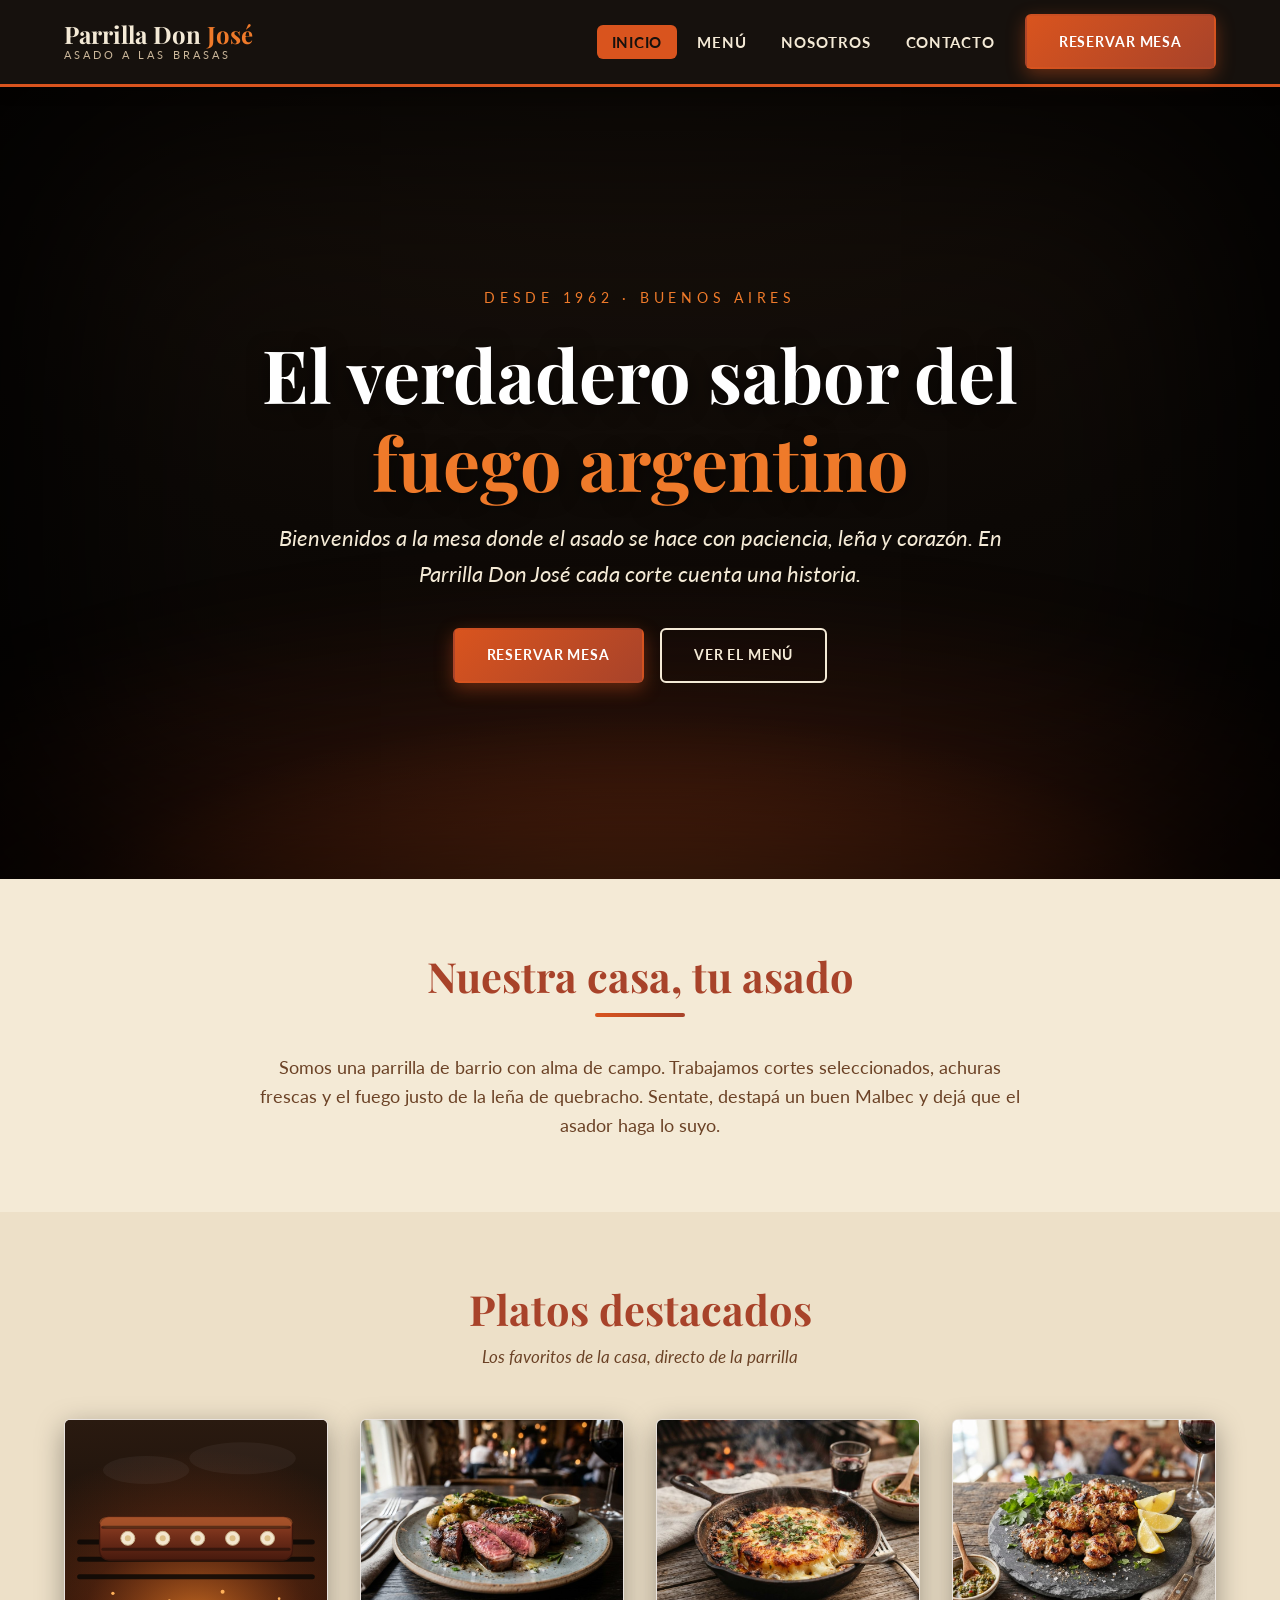
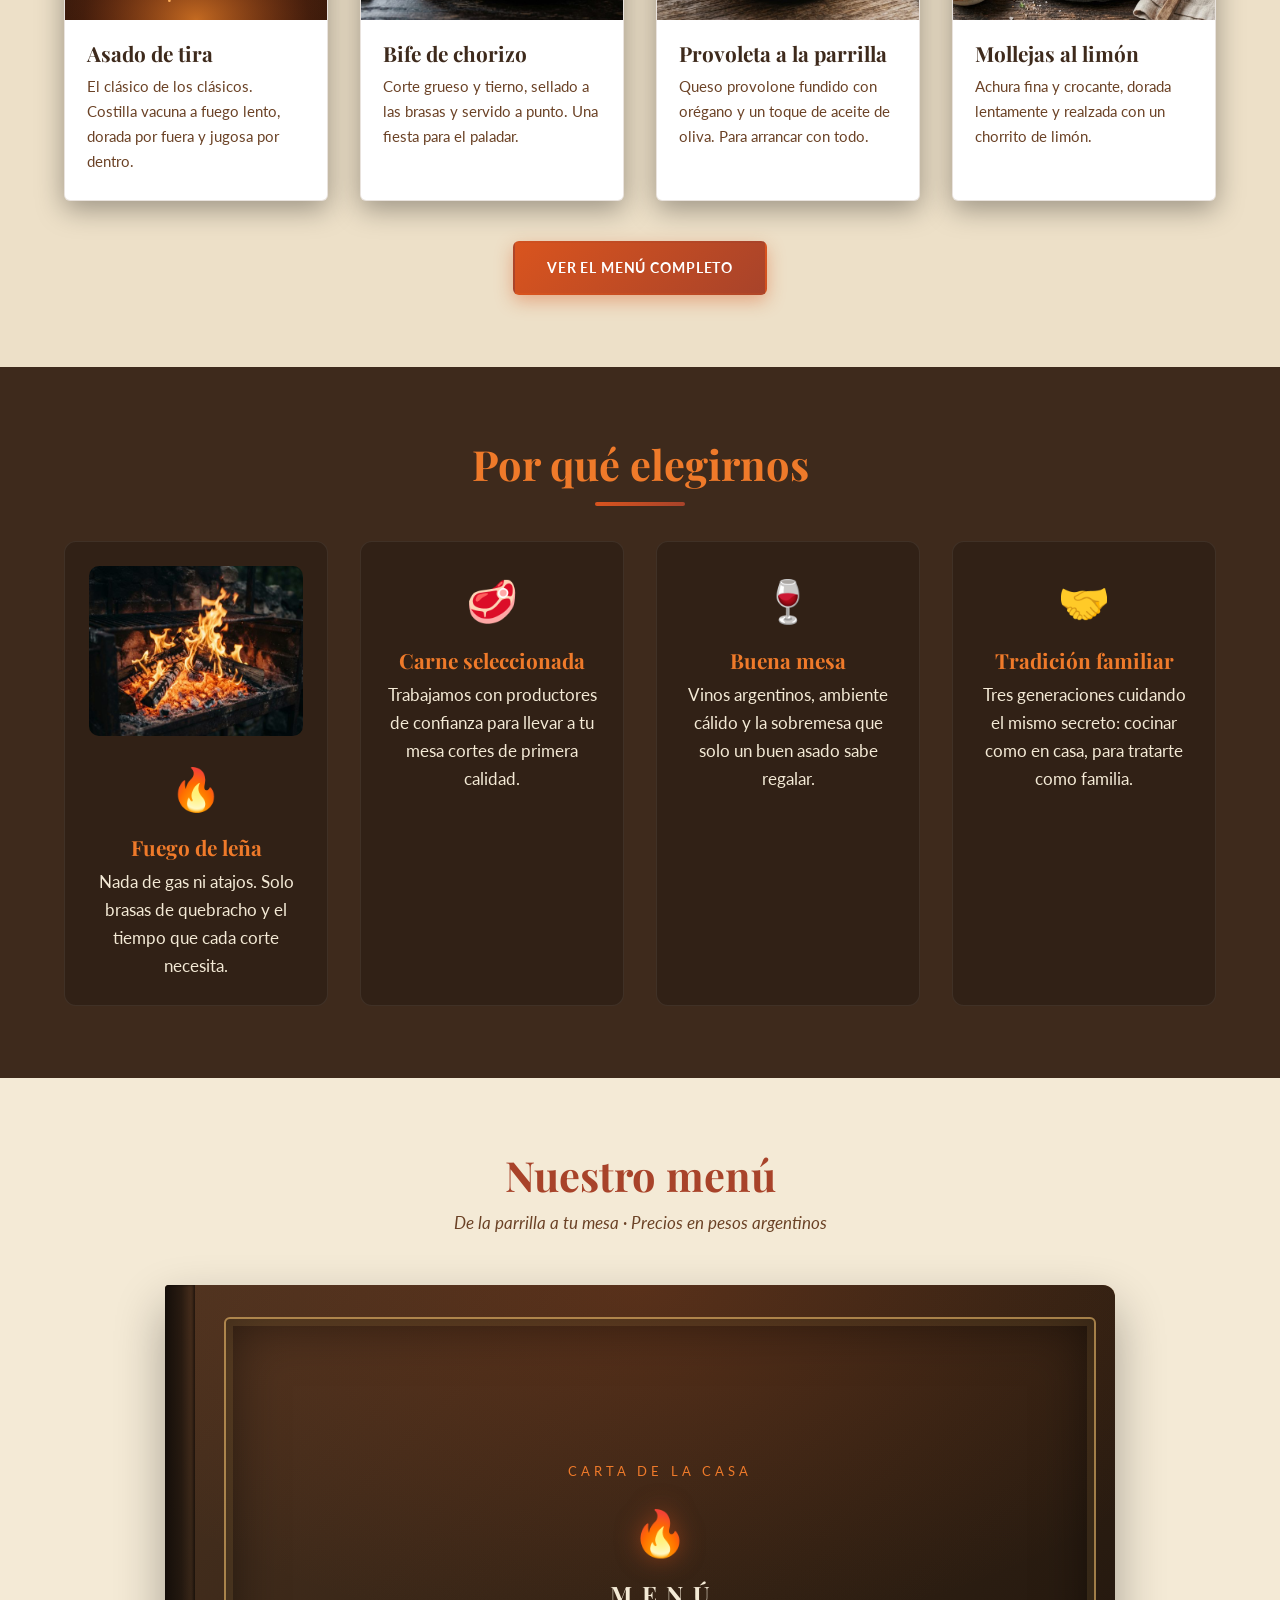
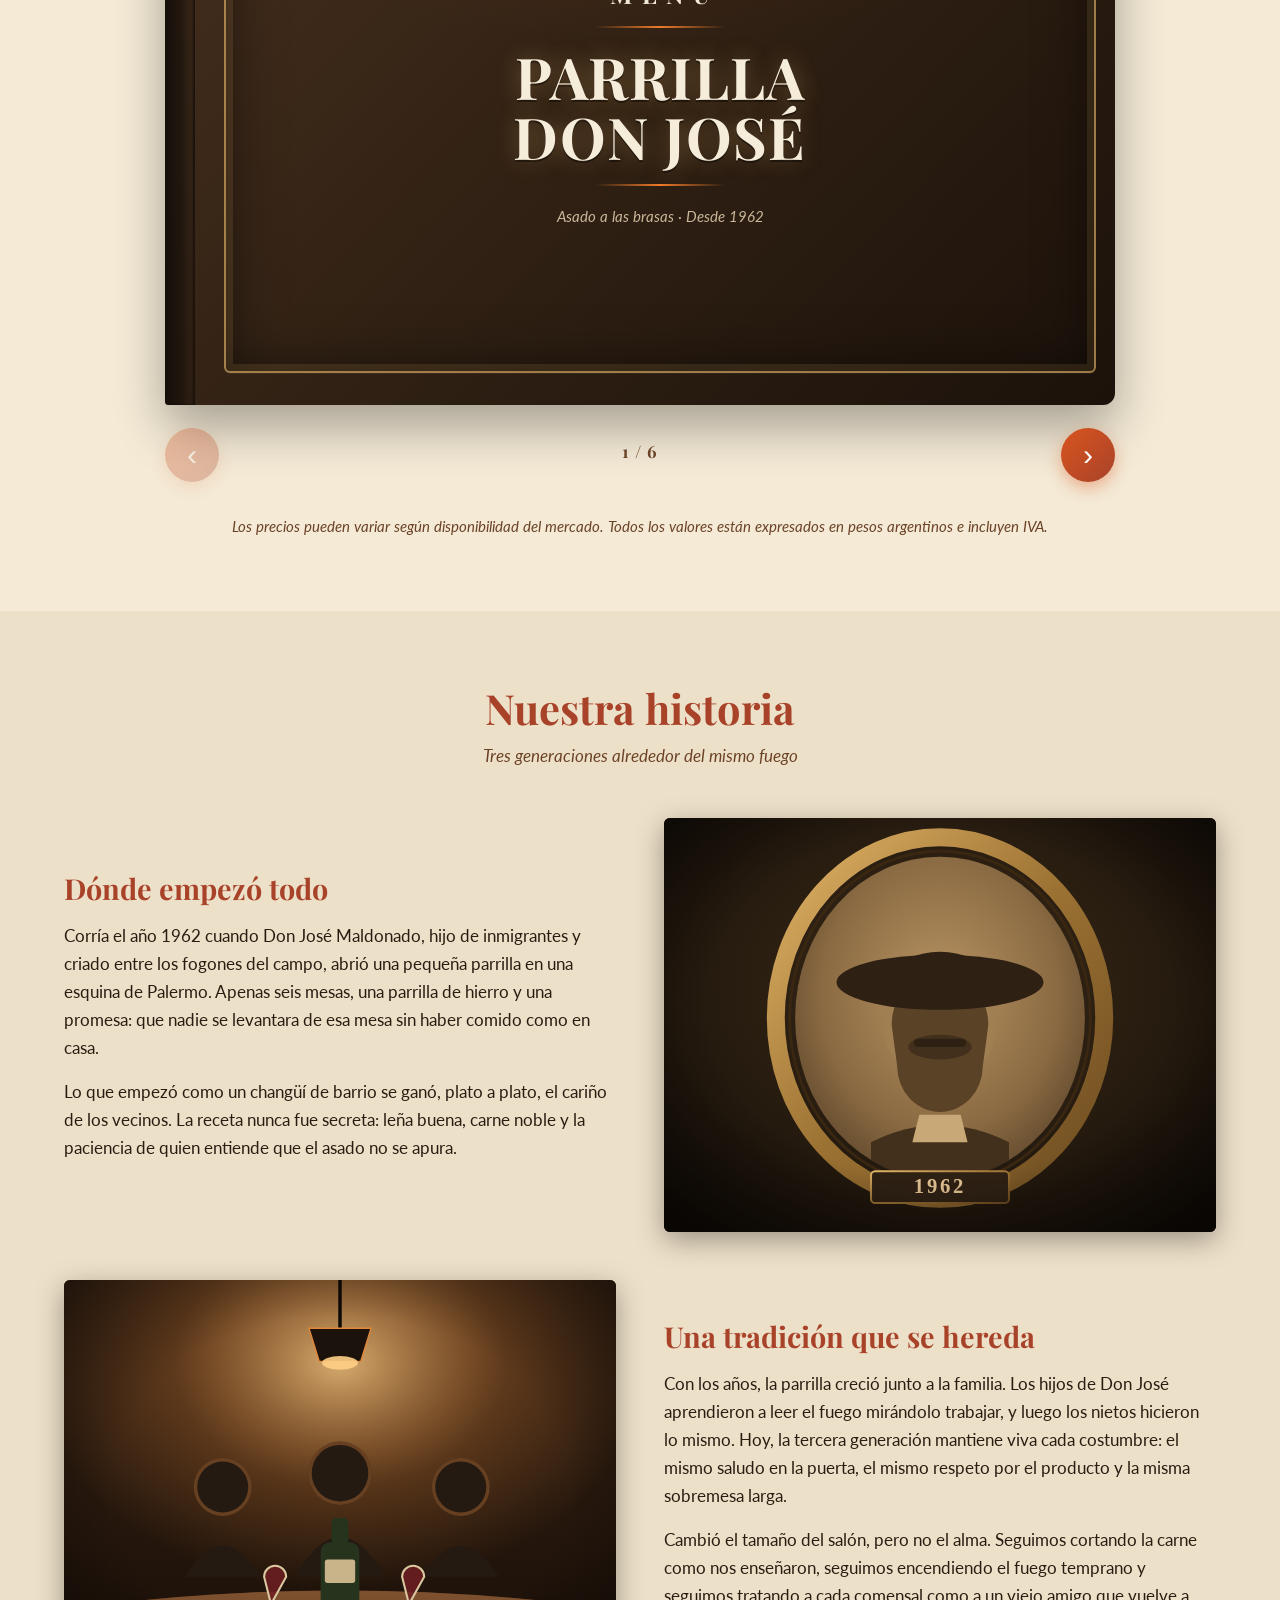
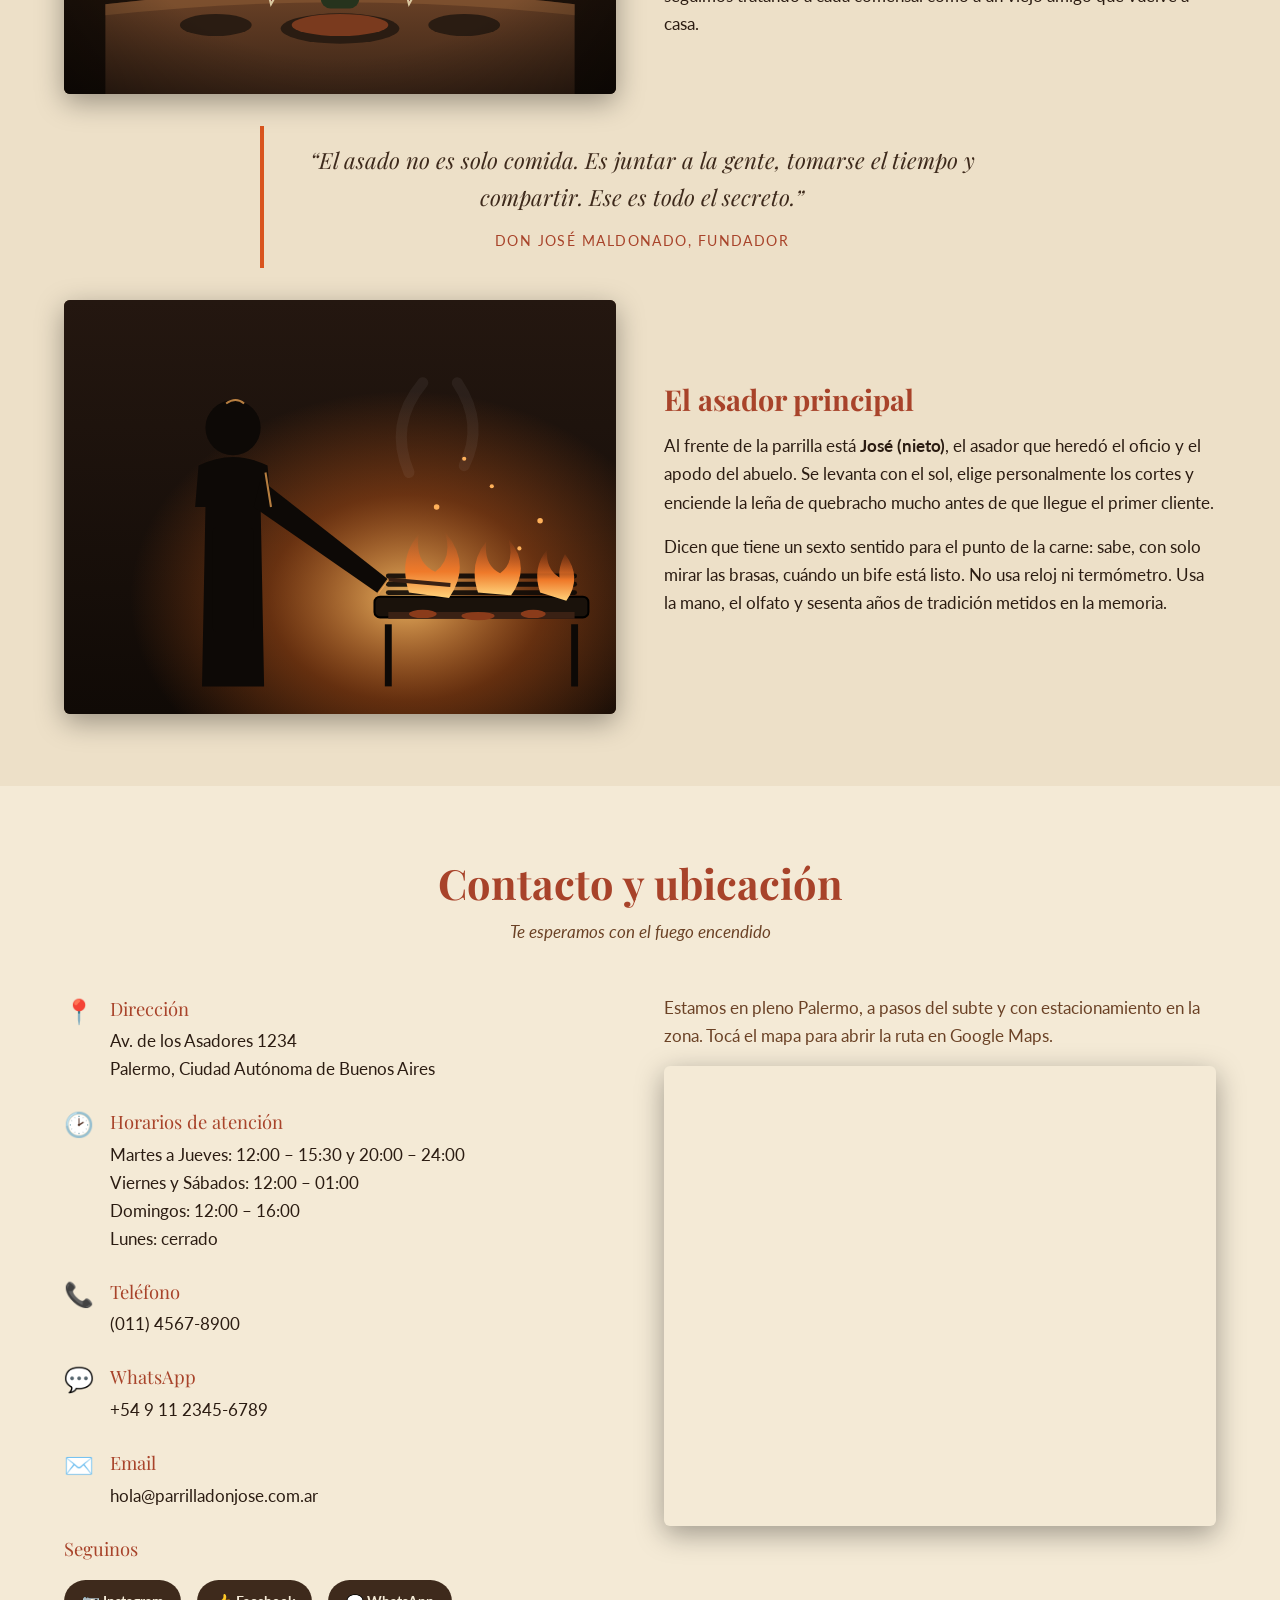
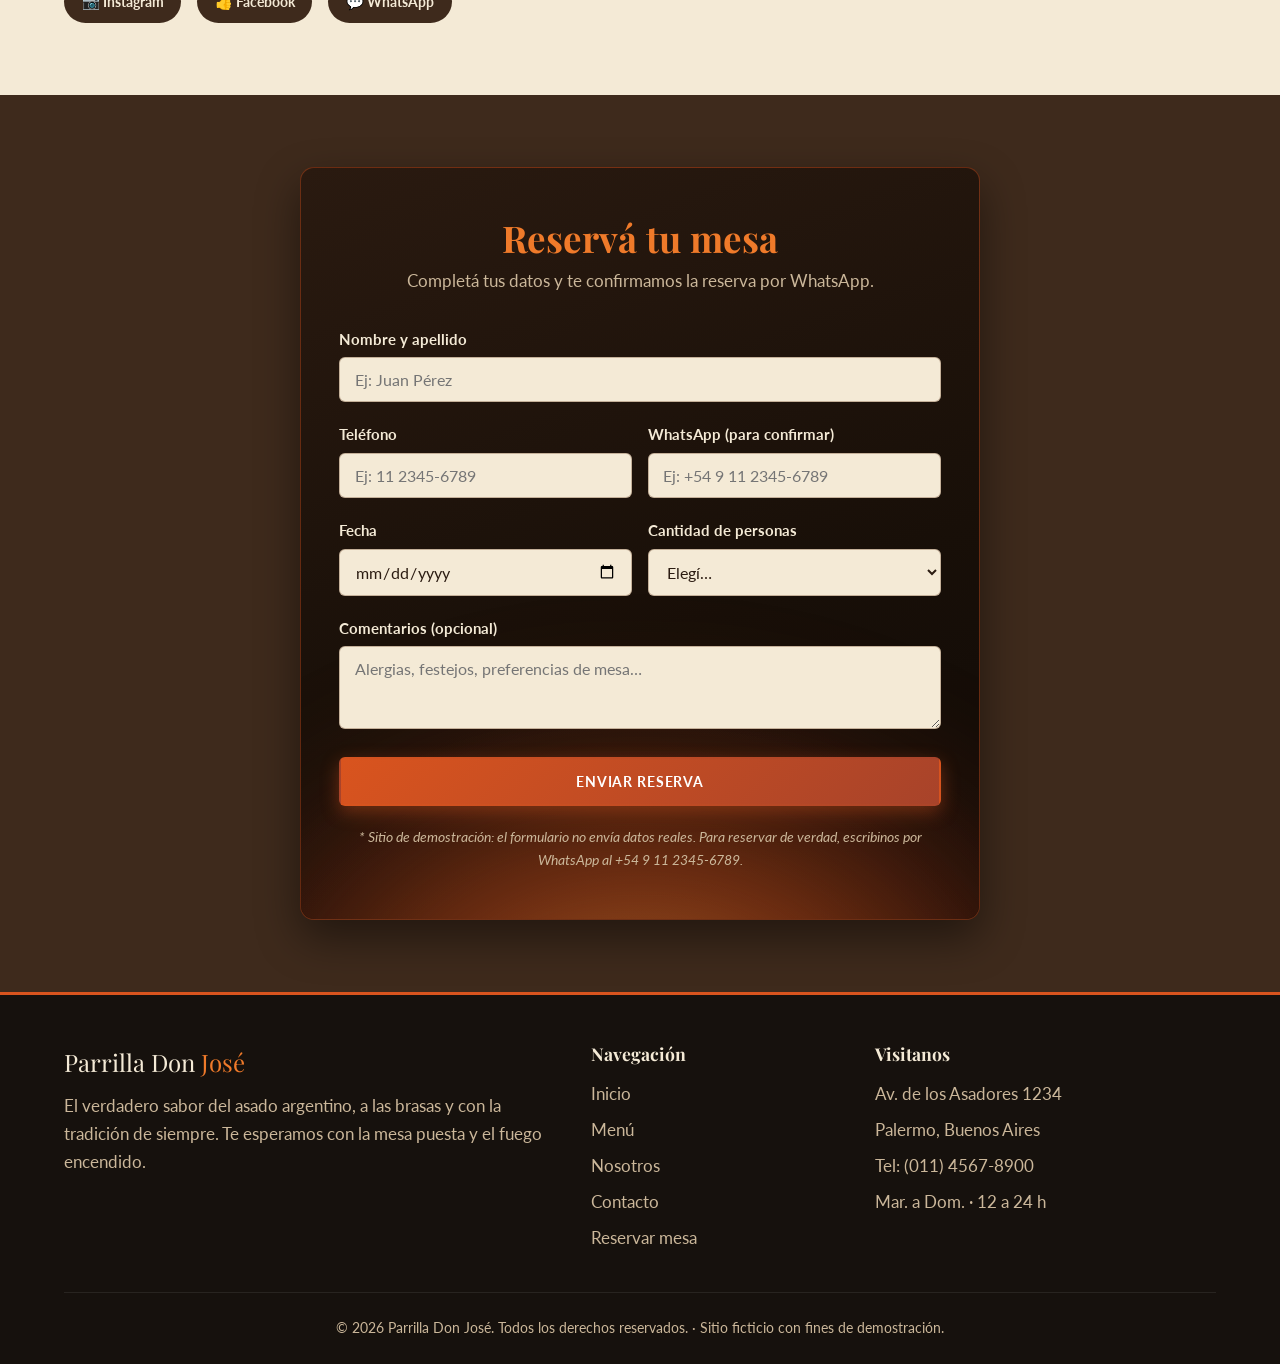
==== index.html @ 7942326b "Sitio web Parrilla Don José (one-page) Sitio de restaurante de asado argentino en HTML5, CSS3 y JS v" ====
<!DOCTYPE html>
<html lang="es-AR">
<head>
  <meta charset="UTF-8" />
  <meta name="viewport" content="width=device-width, initial-scale=1.0" />
  <title>Parrilla Don José — Asado argentino a las brasas</title>
  <meta name="description" content="Parrilla Don José: auténtico asado argentino a la parrilla. Menú, historia, ubicación y reservas, todo en un solo lugar." />
  <link rel="preconnect" href="https://fonts.googleapis.com" />
  <link rel="preconnect" href="https://fonts.gstatic.com" crossorigin />
  <link href="https://fonts.googleapis.com/css2?family=Lato:ital,wght@0,400;0,700;1,400&family=Playfair+Display:ital,wght@0,700;0,900;1,700&display=swap" rel="stylesheet" />
  <link rel="stylesheet" href="css/styles.css" />
</head>
<body>

  <!-- ===================== Encabezado / Navegación ===================== -->
  <header class="cabecera">
    <div class="contenedor nav">
      <a href="#inicio" class="nav__marca">
        <span class="nav__marca-nombre">Parrilla Don <span>José</span></span>
        <span class="nav__marca-sub">Asado a las brasas</span>
      </a>

      <button class="nav__toggle" aria-label="Abrir menú" aria-expanded="false" aria-controls="menu-principal">
        <span></span><span></span><span></span>
      </button>

      <ul class="nav__lista" id="menu-principal">
        <li><a href="#inicio" class="nav__link nav__link--activo">Inicio</a></li>
        <li><a href="#menu" class="nav__link">Menú</a></li>
        <li><a href="#nosotros" class="nav__link">Nosotros</a></li>
        <li><a href="#contacto" class="nav__link">Contacto</a></li>
        <li class="nav__cta"><a href="#reservar" class="btn btn--brasa">Reservar mesa</a></li>
      </ul>
    </div>
  </header>
  <div class="nav__overlay"></div>

  <!-- ===================== Inicio / Hero ===================== -->
  <section class="hero" id="inicio">
    <!-- Fondo cinematográfico: brasas y chispas flotando en la oscuridad. -->
    <div class="hero__fuego" aria-hidden="true">
      <div class="hero__lecho"></div>
      <span class="hero__brasa" style="--x:6%;  --s:3px; --d:8s;   --delay:0s;   --dx:24px;  --blur:1.5px; --op:.6"></span>
      <span class="hero__brasa" style="--x:11%; --s:6px; --d:6.2s; --delay:1.1s; --dx:-30px; --blur:0px;  --op:.95"></span>
      <span class="hero__brasa" style="--x:15%; --s:2px; --d:9s;   --delay:2.3s; --dx:18px;  --blur:2px;  --op:.5"></span>
      <span class="hero__brasa" style="--x:19%; --s:5px; --d:6.8s; --delay:.5s;  --dx:36px;  --blur:0px;  --op:.9"></span>
      <span class="hero__brasa" style="--x:24%; --s:4px; --d:7.4s; --delay:3s;   --dx:-22px; --blur:.5px; --op:.8"></span>
      <span class="hero__brasa" style="--x:29%; --s:7px; --d:5.6s; --delay:1.7s; --dx:44px;  --blur:0px;  --op:1"></span>
      <span class="hero__brasa" style="--x:33%; --s:2px; --d:9.5s; --delay:.9s;  --dx:-14px; --blur:2px;  --op:.45"></span>
      <span class="hero__brasa" style="--x:38%; --s:5px; --d:6.6s; --delay:2.6s; --dx:28px;  --blur:0px;  --op:.9"></span>
      <span class="hero__brasa" style="--x:42%; --s:3px; --d:8.4s; --delay:4s;   --dx:-34px; --blur:1.5px; --op:.6"></span>
      <span class="hero__brasa" style="--x:47%; --s:8px; --d:5.2s; --delay:.3s;  --dx:20px;  --blur:0px;  --op:1"></span>
      <span class="hero__brasa" style="--x:51%; --s:4px; --d:7.8s; --delay:2.1s; --dx:-40px; --blur:.5px; --op:.85"></span>
      <span class="hero__brasa" style="--x:55%; --s:2px; --d:9.2s; --delay:3.4s; --dx:16px;  --blur:2px;  --op:.5"></span>
      <span class="hero__brasa" style="--x:60%; --s:6px; --d:6s;   --delay:1.3s; --dx:38px;  --blur:0px;  --op:.95"></span>
      <span class="hero__brasa" style="--x:64%; --s:3px; --d:8.6s; --delay:.7s;  --dx:-26px; --blur:1.5px; --op:.6"></span>
      <span class="hero__brasa" style="--x:69%; --s:7px; --d:5.4s; --delay:2.9s; --dx:30px;  --blur:0px;  --op:1"></span>
      <span class="hero__brasa" style="--x:73%; --s:4px; --d:7.2s; --delay:4.4s; --dx:-18px; --blur:.5px; --op:.8"></span>
      <span class="hero__brasa" style="--x:78%; --s:2px; --d:9.8s; --delay:1.9s; --dx:22px;  --blur:2px;  --op:.45"></span>
      <span class="hero__brasa" style="--x:82%; --s:5px; --d:6.4s; --delay:.4s;  --dx:-36px; --blur:0px;  --op:.9"></span>
      <span class="hero__brasa" style="--x:87%; --s:6px; --d:5.8s; --delay:3.1s; --dx:26px;  --blur:0px;  --op:.95"></span>
      <span class="hero__brasa" style="--x:91%; --s:3px; --d:8.2s; --delay:1.5s; --dx:-20px; --blur:1.5px; --op:.6"></span>
      <span class="hero__brasa" style="--x:95%; --s:4px; --d:7.6s; --delay:2.7s; --dx:14px;  --blur:.5px; --op:.8"></span>
      <span class="hero__brasa" style="--x:45%; --s:6px; --d:6.1s; --delay:5.6s; --dx:-28px; --blur:0px;  --op:.95"></span>
      <span class="hero__brasa" style="--x:66%; --s:3px; --d:8.8s; --delay:5.2s; --dx:24px;  --blur:1.5px; --op:.6"></span>
    </div>

    <div class="hero__contenido">
      <span class="hero__eyebrow">Desde 1962 · Buenos Aires</span>
      <h1 class="hero__titulo">El verdadero sabor del <span>fuego argentino</span></h1>
      <p class="hero__frase">Bienvenidos a la mesa donde el asado se hace con paciencia, leña y corazón. En Parrilla Don José cada corte cuenta una historia.</p>
      <div class="hero__acciones">
        <a href="#reservar" class="btn btn--brasa">Reservar mesa</a>
        <a href="#menu" class="btn btn--linea">Ver el menú</a>
      </div>
    </div>
  </section>

  <!-- ===================== Bienvenida ===================== -->
  <section class="seccion contenedor">
    <h2 class="titulo-seccion">Nuestra casa, tu asado</h2>
    <div class="divisor"></div>
    <p style="max-width: 760px; margin: 0 auto; text-align: center; color: var(--cuero); font-size: 1.1rem;">
      Somos una parrilla de barrio con alma de campo. Trabajamos cortes seleccionados,
      achuras frescas y el fuego justo de la leña de quebracho. Sentate, destapá un buen
      Malbec y dejá que el asador haga lo suyo.
    </p>
  </section>

  <!-- ===================== Platos destacados ===================== -->
  <section class="seccion seccion--tierra">
    <div class="contenedor">
      <h2 class="titulo-seccion">Platos destacados</h2>
      <p class="subtitulo-seccion">Los favoritos de la casa, directo de la parrilla</p>

      <div class="destacados">
        <article class="plato">
          <img src="images/plato-asado-de-tira.jpg" onerror="this.onerror=null;this.src='images/plato-asado-de-tira.svg'" alt="Asado de tira a la parrilla" loading="lazy" decoding="async" class="plato__foto" />
          <div class="plato__cuerpo">
            <h3 class="plato__nombre">Asado de tira</h3>
            <p class="plato__desc">El clásico de los clásicos. Costilla vacuna a fuego lento, dorada por fuera y jugosa por dentro.</p>
          </div>
        </article>

        <article class="plato">
          <img src="images/plato-bife-de-chorizo.jpg" onerror="this.onerror=null;this.src='images/plato-bife-de-chorizo.svg'" alt="Bife de chorizo grueso" loading="lazy" decoding="async" class="plato__foto" />
          <div class="plato__cuerpo">
            <h3 class="plato__nombre">Bife de chorizo</h3>
            <p class="plato__desc">Corte grueso y tierno, sellado a las brasas y servido a punto. Una fiesta para el paladar.</p>
          </div>
        </article>

        <article class="plato">
          <img src="images/plato-provoleta.jpg" onerror="this.onerror=null;this.src='images/plato-provoleta.svg'" alt="Provoleta a la parrilla con orégano" loading="lazy" decoding="async" class="plato__foto" />
          <div class="plato__cuerpo">
            <h3 class="plato__nombre">Provoleta a la parrilla</h3>
            <p class="plato__desc">Queso provolone fundido con orégano y un toque de aceite de oliva. Para arrancar con todo.</p>
          </div>
        </article>

        <article class="plato">
          <img src="images/plato-mollejas.jpg" onerror="this.onerror=null;this.src='images/plato-mollejas.svg'" alt="Mollejas doradas al limón" loading="lazy" decoding="async" class="plato__foto" />
          <div class="plato__cuerpo">
            <h3 class="plato__nombre">Mollejas al limón</h3>
            <p class="plato__desc">Achura fina y crocante, dorada lentamente y realzada con un chorrito de limón.</p>
          </div>
        </article>
      </div>

      <div style="text-align: center; margin-top: 2.5rem;">
        <a href="#menu" class="btn btn--brasa">Ver el menú completo</a>
      </div>
    </div>
  </section>

  <!-- ===================== Valores ===================== -->
  <section class="seccion seccion--oscura">
    <div class="contenedor">
      <h2 class="titulo-seccion">Por qué elegirnos</h2>
      <div class="divisor"></div>
      <div class="valores">
        <div class="valor">
          <img src="images/valor-fuego-lena.jpg" onerror="this.onerror=null;this.src='images/valor-fuego-lena.svg'" alt="Fuego de leña ardiendo en la parrilla" loading="lazy" decoding="async" class="valor__foto" />
          <div class="valor__icono">🔥</div>
          <h3 class="valor__titulo">Fuego de leña</h3>
          <p>Nada de gas ni atajos. Solo brasas de quebracho y el tiempo que cada corte necesita.</p>
        </div>
        <div class="valor">
          <div class="valor__icono">🥩</div>
          <h3 class="valor__titulo">Carne seleccionada</h3>
          <p>Trabajamos con productores de confianza para llevar a tu mesa cortes de primera calidad.</p>
        </div>
        <div class="valor">
          <div class="valor__icono">🍷</div>
          <h3 class="valor__titulo">Buena mesa</h3>
          <p>Vinos argentinos, ambiente cálido y la sobremesa que solo un buen asado sabe regalar.</p>
        </div>
        <div class="valor">
          <div class="valor__icono">🤝</div>
          <h3 class="valor__titulo">Tradición familiar</h3>
          <p>Tres generaciones cuidando el mismo secreto: cocinar como en casa, para tratarte como familia.</p>
        </div>
      </div>
    </div>
  </section>

  <!-- ===================== Menú ===================== -->
  <section class="seccion contenedor" id="menu">
    <h2 class="titulo-seccion">Nuestro menú</h2>
    <p class="subtitulo-seccion">De la parrilla a tu mesa · Precios en pesos argentinos</p>

    <div class="libro" id="libro-menu">
      <div class="libro__hojas">

        <!-- Tapa dura (portada) -->
        <div class="libro__pagina libro__pagina--tapa libro__pagina--activa">
          <div class="tapa">
            <div class="tapa__marco">
              <span class="tapa__eyebrow">Carta de la casa</span>
              <div class="tapa__emblema">🔥</div>
              <h3 class="tapa__menu">Menú</h3>
              <div class="tapa__linea"></div>
              <h2 class="tapa__marca">Parrilla<br />Don José</h2>
              <div class="tapa__linea"></div>
              <span class="tapa__pie">Asado a las brasas · Desde 1962</span>
            </div>
          </div>
        </div>

        <!-- Achuras -->
        <div class="libro__pagina">
      <h3 class="menu-seccion__titulo">🔥 Achuras</h3>
      <div class="menu-lista">
        <div class="menu-item">
          <div class="menu-item__cabecera"><span class="menu-item__nombre">Chorizo criollo</span><span class="menu-item__puntos"></span><span class="menu-item__precio">$3.200</span></div>
          <p class="menu-item__desc">Embutido casero, jugoso y bien condimentado, dorado a la parrilla.</p>
        </div>
        <div class="menu-item">
          <div class="menu-item__cabecera"><span class="menu-item__nombre">Morcilla</span><span class="menu-item__puntos"></span><span class="menu-item__precio">$3.000</span></div>
          <p class="menu-item__desc">Suave y cremosa, con su punto justo de especias.</p>
        </div>
        <div class="menu-item">
          <div class="menu-item__cabecera"><span class="menu-item__nombre">Mollejas al limón</span><span class="menu-item__puntos"></span><span class="menu-item__precio">$8.900</span></div>
          <p class="menu-item__desc">Crocantes por fuera, tiernas por dentro, con un chorrito de limón.</p>
        </div>
        <div class="menu-item">
          <div class="menu-item__cabecera"><span class="menu-item__nombre">Chinchulines</span><span class="menu-item__puntos"></span><span class="menu-item__precio">$6.500</span></div>
          <p class="menu-item__desc">Trenzados y dorados a fuego lento hasta quedar bien crujientes.</p>
        </div>
        <div class="menu-item">
          <div class="menu-item__cabecera"><span class="menu-item__nombre">Riñones al verdeo</span><span class="menu-item__puntos"></span><span class="menu-item__precio">$5.800</span></div>
          <p class="menu-item__desc">Salteados con cebolla de verdeo y un toque de vino blanco.</p>
        </div>
        <div class="menu-item">
          <div class="menu-item__cabecera"><span class="menu-item__nombre">Provoleta a la parrilla</span><span class="menu-item__puntos"></span><span class="menu-item__precio">$5.500</span></div>
          <p class="menu-item__desc">Queso provolone fundido con orégano y aceite de oliva.</p>
        </div>
      </div>
    </div>

    <!-- Cortes -->
    <div class="libro__pagina">
      <h3 class="menu-seccion__titulo">🥩 Cortes</h3>
      <div class="menu-lista">
        <div class="menu-item">
          <div class="menu-item__cabecera"><span class="menu-item__nombre">Vacío</span><span class="menu-item__puntos"></span><span class="menu-item__precio">$11.500</span></div>
          <p class="menu-item__desc">Corte magro y sabroso, cocido lento para lograr su costra dorada.</p>
        </div>
        <div class="menu-item">
          <div class="menu-item__cabecera"><span class="menu-item__nombre">Asado de tira</span><span class="menu-item__puntos"></span><span class="menu-item__precio">$12.000</span></div>
          <p class="menu-item__desc">La costilla vacuna clásica, jugosa y con ese sabor inconfundible.</p>
        </div>
        <div class="menu-item">
          <div class="menu-item__cabecera"><span class="menu-item__nombre">Entraña</span><span class="menu-item__puntos"></span><span class="menu-item__precio">$14.500</span></div>
          <p class="menu-item__desc">Tierna y muy sabrosa, sellada a fuego fuerte y servida a punto.</p>
        </div>
        <div class="menu-item">
          <div class="menu-item__cabecera"><span class="menu-item__nombre">Bife de chorizo</span><span class="menu-item__puntos"></span><span class="menu-item__precio">$15.000</span></div>
          <p class="menu-item__desc">Corte grueso, jugoso y de textura suave. Uno de los preferidos.</p>
        </div>
        <div class="menu-item">
          <div class="menu-item__cabecera"><span class="menu-item__nombre">Ojo de bife</span><span class="menu-item__puntos"></span><span class="menu-item__precio">$16.000</span></div>
          <p class="menu-item__desc">Marmoleado y tierno, con todo el sabor concentrado del centro de la costilla.</p>
        </div>
        <div class="menu-item">
          <div class="menu-item__cabecera"><span class="menu-item__nombre">Bife de lomo</span><span class="menu-item__puntos"></span><span class="menu-item__precio">$17.500</span></div>
          <p class="menu-item__desc">El corte más magro y tierno, ideal para quienes buscan suavidad.</p>
        </div>
        <div class="menu-item">
          <div class="menu-item__cabecera"><span class="menu-item__nombre">Matambre de cerdo</span><span class="menu-item__puntos"></span><span class="menu-item__precio">$10.500</span></div>
          <p class="menu-item__desc">Fino y crocante, dorado lentamente hasta quedar bien dorado.</p>
        </div>
        <div class="menu-item">
          <div class="menu-item__cabecera"><span class="menu-item__nombre">Parrillada Don José (para 2)</span><span class="menu-item__puntos"></span><span class="menu-item__precio">$28.000</span></div>
          <p class="menu-item__desc">Selección de achuras y cortes surtidos para compartir junto al fuego.</p>
        </div>
      </div>
    </div>

    <!-- Guarniciones -->
    <div class="libro__pagina">
      <h3 class="menu-seccion__titulo">🥗 Guarniciones</h3>
      <div class="menu-lista">
        <div class="menu-item">
          <div class="menu-item__cabecera"><span class="menu-item__nombre">Ensalada criolla</span><span class="menu-item__puntos"></span><span class="menu-item__precio">$3.500</span></div>
          <p class="menu-item__desc">Tomate, cebolla y morrón con aceite de oliva y un toque de vinagre.</p>
        </div>
        <div class="menu-item">
          <div class="menu-item__cabecera"><span class="menu-item__nombre">Papas fritas caseras</span><span class="menu-item__puntos"></span><span class="menu-item__precio">$4.000</span></div>
          <p class="menu-item__desc">Cortadas a mano y bien crocantes. Se pueden pedir con provenzal.</p>
        </div>
        <div class="menu-item">
          <div class="menu-item__cabecera"><span class="menu-item__nombre">Papas a la provenzal</span><span class="menu-item__puntos"></span><span class="menu-item__precio">$4.500</span></div>
          <p class="menu-item__desc">Con ajo y perejil fresco salteados al momento.</p>
        </div>
        <div class="menu-item">
          <div class="menu-item__cabecera"><span class="menu-item__nombre">Ensalada mixta</span><span class="menu-item__puntos"></span><span class="menu-item__precio">$3.500</span></div>
          <p class="menu-item__desc">Lechuga, tomate y zanahoria, fresca y liviana.</p>
        </div>
        <div class="menu-item">
          <div class="menu-item__cabecera"><span class="menu-item__nombre">Batatas al rescoldo</span><span class="menu-item__puntos"></span><span class="menu-item__precio">$4.200</span></div>
          <p class="menu-item__desc">Asadas entre las brasas, dulces y ahumadas.</p>
        </div>
        <div class="menu-item">
          <div class="menu-item__cabecera"><span class="menu-item__nombre">Puré de calabaza</span><span class="menu-item__puntos"></span><span class="menu-item__precio">$3.800</span></div>
          <p class="menu-item__desc">Cremoso y casero, con un toque de manteca y nuez moscada.</p>
        </div>
      </div>
    </div>

    <!-- Postres -->
    <div class="libro__pagina">
      <h3 class="menu-seccion__titulo">🍮 Postres</h3>
      <div class="menu-lista">
        <div class="menu-item">
          <div class="menu-item__cabecera"><span class="menu-item__nombre">Flan casero con dulce de leche</span><span class="menu-item__puntos"></span><span class="menu-item__precio">$4.500</span></div>
          <p class="menu-item__desc">Con crema o dulce de leche… o pisá el barro y pedí las dos.</p>
        </div>
        <div class="menu-item">
          <div class="menu-item__cabecera"><span class="menu-item__nombre">Panqueque de dulce de leche</span><span class="menu-item__puntos"></span><span class="menu-item__precio">$4.800</span></div>
          <p class="menu-item__desc">Relleno generoso y flambeado a la vista.</p>
        </div>
        <div class="menu-item">
          <div class="menu-item__cabecera"><span class="menu-item__nombre">Queso y dulce (vigilante)</span><span class="menu-item__puntos"></span><span class="menu-item__precio">$4.000</span></div>
          <p class="menu-item__desc">El postre del asador: queso fresco con dulce de membrillo o batata.</p>
        </div>
        <div class="menu-item">
          <div class="menu-item__cabecera"><span class="menu-item__nombre">Helado artesanal (2 bochas)</span><span class="menu-item__puntos"></span><span class="menu-item__precio">$3.900</span></div>
          <p class="menu-item__desc">Consultá los sabores del día. Siempre hay dulce de leche granizado.</p>
        </div>
      </div>
    </div>

    <!-- Bebidas -->
    <div class="libro__pagina">
      <h3 class="menu-seccion__titulo">🍷 Bebidas</h3>
      <div class="menu-lista">
        <div class="menu-item">
          <div class="menu-item__cabecera"><span class="menu-item__nombre">Malbec de la casa (botella)</span><span class="menu-item__puntos"></span><span class="menu-item__precio">$9.500</span></div>
          <p class="menu-item__desc">Tinto joven de Mendoza, ideal para acompañar la carne.</p>
        </div>
        <div class="menu-item">
          <div class="menu-item__cabecera"><span class="menu-item__nombre">Copa de vino tinto</span><span class="menu-item__puntos"></span><span class="menu-item__precio">$2.800</span></div>
          <p class="menu-item__desc">Malbec o Cabernet Sauvignon.</p>
        </div>
        <div class="menu-item">
          <div class="menu-item__cabecera"><span class="menu-item__nombre">Cerveza artesanal (pinta)</span><span class="menu-item__puntos"></span><span class="menu-item__precio">$3.200</span></div>
          <p class="menu-item__desc">Rubia, roja o negra, bien tirada y fresca.</p>
        </div>
        <div class="menu-item">
          <div class="menu-item__cabecera"><span class="menu-item__nombre">Gaseosa / Agua saborizada</span><span class="menu-item__puntos"></span><span class="menu-item__precio">$1.800</span></div>
          <p class="menu-item__desc">Línea completa, con y sin azúcar.</p>
        </div>
        <div class="menu-item">
          <div class="menu-item__cabecera"><span class="menu-item__nombre">Agua mineral</span><span class="menu-item__puntos"></span><span class="menu-item__precio">$1.500</span></div>
          <p class="menu-item__desc">Con o sin gas.</p>
        </div>
        <div class="menu-item">
          <div class="menu-item__cabecera"><span class="menu-item__nombre">Limonada casera</span><span class="menu-item__puntos"></span><span class="menu-item__precio">$2.500</span></div>
          <p class="menu-item__desc">Con menta y jengibre, bien fría.</p>
        </div>
      </div>
    </div>

      </div><!-- /.libro__hojas -->

      <button class="libro__btn libro__btn--anterior" type="button" aria-label="Página anterior" disabled>&lsaquo;</button>
      <span class="libro__indicador" aria-live="polite">1 / 6</span>
      <button class="libro__btn libro__btn--siguiente" type="button" aria-label="Página siguiente">&rsaquo;</button>
    </div><!-- /.libro -->

    <p class="menu-nota">Los precios pueden variar según disponibilidad del mercado. Todos los valores están expresados en pesos argentinos e incluyen IVA.</p>
  </section>

  <!-- ===================== Nosotros ===================== -->
  <section class="seccion seccion--tierra" id="nosotros">
    <div class="contenedor">
      <h2 class="titulo-seccion">Nuestra historia</h2>
      <p class="subtitulo-seccion">Tres generaciones alrededor del mismo fuego</p>

      <div class="historia">
        <div class="historia__texto">
          <h3>Dónde empezó todo</h3>
          <p>Corría el año 1962 cuando Don José Maldonado, hijo de inmigrantes y criado entre los fogones del campo, abrió una pequeña parrilla en una esquina de Palermo. Apenas seis mesas, una parrilla de hierro y una promesa: que nadie se levantara de esa mesa sin haber comido como en casa.</p>
          <p>Lo que empezó como un changüí de barrio se ganó, plato a plato, el cariño de los vecinos. La receta nunca fue secreta: leña buena, carne noble y la paciencia de quien entiende que el asado no se apura.</p>
        </div>
        <img src="images/historia-fundador-1962.jpg" onerror="this.onerror=null;this.src='images/historia-fundador-1962.svg'" alt="Fotografía antigua del fundador junto a la parrilla original" loading="lazy" decoding="async" class="historia__foto" />
      </div>

      <div class="historia historia--invertida" style="margin-top: 3rem;">
        <div class="historia__texto">
          <h3>Una tradición que se hereda</h3>
          <p>Con los años, la parrilla creció junto a la familia. Los hijos de Don José aprendieron a leer el fuego mirándolo trabajar, y luego los nietos hicieron lo mismo. Hoy, la tercera generación mantiene viva cada costumbre: el mismo saludo en la puerta, el mismo respeto por el producto y la misma sobremesa larga.</p>
          <p>Cambió el tamaño del salón, pero no el alma. Seguimos cortando la carne como nos enseñaron, seguimos encendiendo el fuego temprano y seguimos tratando a cada comensal como a un viejo amigo que vuelve a casa.</p>
        </div>
        <img src="images/historia-familia-parrilla.jpg" onerror="this.onerror=null;this.src='images/historia-familia-parrilla.svg'" alt="La familia reunida en el salón del restaurante" loading="lazy" decoding="async" class="historia__foto" />
      </div>

      <blockquote class="cita" style="color: var(--madera);">
        “El asado no es solo comida. Es juntar a la gente, tomarse el tiempo y compartir. Ese es todo el secreto.”
        <cite style="color: var(--terracota);">Don José Maldonado, fundador</cite>
      </blockquote>

      <div class="historia" style="margin-top: 1rem;">
        <img src="images/asador-principal.jpg" onerror="this.onerror=null;this.src='images/asador-principal.svg'" alt="El asador principal atendiendo la parrilla" loading="lazy" decoding="async" class="historia__foto" />
        <div class="historia__texto">
          <h3>El asador principal</h3>
          <p>Al frente de la parrilla está <strong>José (nieto)</strong>, el asador que heredó el oficio y el apodo del abuelo. Se levanta con el sol, elige personalmente los cortes y enciende la leña de quebracho mucho antes de que llegue el primer cliente.</p>
          <p>Dicen que tiene un sexto sentido para el punto de la carne: sabe, con solo mirar las brasas, cuándo un bife está listo. No usa reloj ni termómetro. Usa la mano, el olfato y sesenta años de tradición metidos en la memoria.</p>
        </div>
      </div>
    </div>
  </section>

  <!-- ===================== Contacto ===================== -->
  <section class="seccion contenedor" id="contacto">
    <h2 class="titulo-seccion">Contacto y ubicación</h2>
    <p class="subtitulo-seccion">Te esperamos con el fuego encendido</p>

    <div class="contacto-grid">
      <!-- Info -->
      <div>
        <ul class="info-lista">
          <li>
            <span class="info-lista__icono">📍</span>
            <div>
              <div class="info-lista__titulo">Dirección</div>
              <div class="info-lista__dato">Av. de los Asadores 1234<br />Palermo, Ciudad Autónoma de Buenos Aires</div>
            </div>
          </li>
          <li>
            <span class="info-lista__icono">🕑</span>
            <div>
              <div class="info-lista__titulo">Horarios de atención</div>
              <div class="info-lista__dato">
                Martes a Jueves: 12:00 – 15:30 y 20:00 – 24:00<br />
                Viernes y Sábados: 12:00 – 01:00<br />
                Domingos: 12:00 – 16:00<br />
                Lunes: cerrado
              </div>
            </div>
          </li>
          <li>
            <span class="info-lista__icono">📞</span>
            <div>
              <div class="info-lista__titulo">Teléfono</div>
              <div class="info-lista__dato">(011) 4567-8900</div>
            </div>
          </li>
          <li>
            <span class="info-lista__icono">💬</span>
            <div>
              <div class="info-lista__titulo">WhatsApp</div>
              <div class="info-lista__dato">+54 9 11 2345-6789</div>
            </div>
          </li>
          <li>
            <span class="info-lista__icono">✉️</span>
            <div>
              <div class="info-lista__titulo">Email</div>
              <div class="info-lista__dato">hola@parrilladonjose.com.ar</div>
            </div>
          </li>
        </ul>

        <div class="info-lista__titulo" style="margin-bottom: 0.5rem;">Seguinos</div>
        <div class="redes">
          <a href="#" class="red" aria-label="Instagram">📷 Instagram</a>
          <a href="#" class="red" aria-label="Facebook">👍 Facebook</a>
          <a href="#" class="red" aria-label="WhatsApp">💬 WhatsApp</a>
        </div>
      </div>

      <!-- Mapa -->
      <div>
        <p style="color: var(--cuero); margin-bottom: 1rem;">
          Estamos en pleno Palermo, a pasos del subte y con estacionamiento en la zona.
          Tocá el mapa para abrir la ruta en Google Maps.
        </p>
        <iframe
          class="mapa mapa--alto"
          title="Ubicación de Parrilla Don José en el mapa"
          src="https://www.google.com/maps?q=Buenos+Aires,+Argentina&output=embed"
          loading="lazy"
          referrerpolicy="no-referrer-when-downgrade"
          allowfullscreen></iframe>
      </div>
    </div>
  </section>

  <!-- ===================== Reservar ===================== -->
  <section class="seccion seccion--oscura reserva" id="reservar">
    <div class="reserva-card">
      <!-- Fondo animado de brasas (decorativo) -->
      <div class="hero__fuego reserva-card__fuego" aria-hidden="true">
        <div class="hero__lecho"></div>
        <span class="hero__brasa" style="--x:10%; --s:5px; --d:6.5s; --delay:0s;   --dx:24px;  --blur:0px;  --op:.9"></span>
        <span class="hero__brasa" style="--x:20%; --s:3px; --d:8s;   --delay:1.4s; --dx:-18px; --blur:1.5px; --op:.6"></span>
        <span class="hero__brasa" style="--x:30%; --s:6px; --d:6s;   --delay:.7s;  --dx:30px;  --blur:0px;  --op:.95"></span>
        <span class="hero__brasa" style="--x:40%; --s:4px; --d:7.2s; --delay:2.3s; --dx:-26px; --blur:.5px; --op:.8"></span>
        <span class="hero__brasa" style="--x:50%; --s:7px; --d:5.6s; --delay:.3s;  --dx:20px;  --blur:0px;  --op:1"></span>
        <span class="hero__brasa" style="--x:60%; --s:3px; --d:8.4s; --delay:3s;   --dx:-30px; --blur:1.5px; --op:.6"></span>
        <span class="hero__brasa" style="--x:70%; --s:5px; --d:6.4s; --delay:1s;   --dx:28px;  --blur:0px;  --op:.9"></span>
        <span class="hero__brasa" style="--x:80%; --s:4px; --d:7.6s; --delay:2s;   --dx:-20px; --blur:.5px; --op:.8"></span>
        <span class="hero__brasa" style="--x:90%; --s:6px; --d:6s;   --delay:.5s;  --dx:24px;  --blur:0px;  --op:.95"></span>
        <span class="hero__brasa" style="--x:35%; --s:3px; --d:8.8s; --delay:4s;   --dx:16px;  --blur:2px;  --op:.5"></span>
        <span class="hero__brasa" style="--x:65%; --s:4px; --d:7s;   --delay:3.6s; --dx:-22px; --blur:1px;  --op:.7"></span>
      </div>

      <div class="reserva-card__contenido">
        <h2 class="reserva-card__titulo">Reservá tu mesa</h2>
        <p class="reserva-card__intro">Completá tus datos y te confirmamos la reserva por WhatsApp.</p>

        <form class="formulario-reserva" id="form-reserva" novalidate>
          <div class="campo">
            <label for="nombre">Nombre y apellido</label>
            <input type="text" id="nombre" name="nombre" placeholder="Ej: Juan Pérez" required />
          </div>

          <div class="campo-doble">
            <div class="campo">
              <label for="telefono">Teléfono</label>
              <input type="tel" id="telefono" name="telefono" placeholder="Ej: 11 2345-6789" required />
            </div>
            <div class="campo">
              <label for="whatsapp">WhatsApp (para confirmar)</label>
              <input type="tel" id="whatsapp" name="whatsapp" placeholder="Ej: +54 9 11 2345-6789" required />
            </div>
          </div>

          <div class="campo-doble">
            <div class="campo">
              <label for="fecha">Fecha</label>
              <input type="date" id="fecha" name="fecha" required />
            </div>
            <div class="campo">
              <label for="personas">Cantidad de personas</label>
              <select id="personas" name="personas" required>
                <option value="" disabled selected>Elegí…</option>
                <option value="1">1 persona</option>
                <option value="2">2 personas</option>
                <option value="3">3 personas</option>
                <option value="4">4 personas</option>
                <option value="5">5 personas</option>
                <option value="6">6 personas</option>
                <option value="7+">7 o más</option>
              </select>
            </div>
          </div>

          <div class="campo">
            <label for="comentario">Comentarios (opcional)</label>
            <textarea id="comentario" name="comentario" rows="3" placeholder="Alergias, festejos, preferencias de mesa…"></textarea>
          </div>

          <button type="submit" class="btn btn--brasa" style="width: 100%;">Enviar reserva</button>

          <p class="reserva-card__nota">
            * Sitio de demostración: el formulario no envía datos reales. Para reservar de verdad, escribinos por WhatsApp al +54 9 11 2345-6789.
          </p>
        </form>
      </div>
    </div>
  </section>

  <!-- ===================== Pie ===================== -->
  <footer class="pie">
    <div class="contenedor pie__grid">
      <div>
        <div class="pie__marca-nombre">Parrilla Don <span>José</span></div>
        <p>El verdadero sabor del asado argentino, a las brasas y con la tradición de siempre. Te esperamos con la mesa puesta y el fuego encendido.</p>
      </div>
      <div>
        <h4>Navegación</h4>
        <ul>
          <li><a href="#inicio">Inicio</a></li>
          <li><a href="#menu">Menú</a></li>
          <li><a href="#nosotros">Nosotros</a></li>
          <li><a href="#contacto">Contacto</a></li>
          <li><a href="#reservar">Reservar mesa</a></li>
        </ul>
      </div>
      <div>
        <h4>Visitanos</h4>
        <ul>
          <li>Av. de los Asadores 1234</li>
          <li>Palermo, Buenos Aires</li>
          <li>Tel: (011) 4567-8900</li>
          <li>Mar. a Dom. · 12 a 24 h</li>
        </ul>
      </div>
    </div>
    <div class="contenedor pie__base">
      <p>© 2026 Parrilla Don José. Todos los derechos reservados. · Sitio ficticio con fines de demostración.</p>
    </div>
  </footer>

  <script src="js/nav.js"></script>
  <script>
    /* Validación mínima y mensaje de confirmación (demo, sin envío real) */
    (function () {
      var form = document.getElementById('form-reserva');
      if (!form) return;
      form.addEventListener('submit', function (e) {
        e.preventDefault();
        if (!form.checkValidity()) {
          form.reportValidity();
          return;
        }
        var nombre = document.getElementById('nombre').value.trim();
        alert('¡Gracias, ' + (nombre || 'estimado/a') + '! Recibimos tu solicitud de reserva. Te escribimos por WhatsApp para confirmarla. (Demostración: no se envían datos reales.)');
        form.reset();
      });
    })();
  </script>
</body>
</html>
---- css/styles.css ----
/* ==========================================================================
   Parrilla Don Emi — Hoja de estilos principal
   Estilo rústico tradicional: maderas oscuras, cuero, tonos tierra,
   negro forjado y acentos color brasa/naranja quemado.
   ========================================================================== */

/* ---------- Variables de diseño ---------- */
:root {
  /* Colores */
  --marron-oscuro: #2b1c12;
  --madera: #3e2a1c;
  --madera-clara: #5a3d29;
  --cuero: #6b4226;
  --terracota: #a8432a;
  --terracota-clara: #c25a3d;
  --crema: #f4ead6;
  --crema-suave: #ede0c8;
  --brasa: #d9541e;
  --brasa-viva: #ef7a2a;
  --negro-forjado: #16110d;
  --texto-claro: #f4ead6;
  --texto-tenue: #cbb79a;
  --texto-oscuro: #2b1c12;

  /* Tipografías */
  --font-titulo: 'Playfair Display', Georgia, 'Times New Roman', serif;
  --font-texto: 'Lato', 'Segoe UI', Roboto, Helvetica, Arial, sans-serif;

  /* Layout */
  --ancho-max: 1180px;
  --radio: 6px;
  --sombra: 0 8px 28px rgba(0, 0, 0, 0.35);
  --transicion: 0.25s ease;
}

/* ---------- Reset básico ---------- */
*,
*::before,
*::after {
  box-sizing: border-box;
  margin: 0;
  padding: 0;
}

html {
  scroll-behavior: smooth;
}

/* Desfase al saltar a una sección para que el header fijo no la tape */
#inicio,
#menu,
#nosotros,
#contacto,
#reservar {
  scroll-margin-top: 84px;
}

body {
  font-family: var(--font-texto);
  color: var(--texto-oscuro);
  background-color: var(--crema);
  line-height: 1.65;
  font-size: 17px;
  -webkit-font-smoothing: antialiased;
}

img {
  max-width: 100%;
  display: block;
}

a {
  color: var(--terracota);
  text-decoration: none;
  transition: color var(--transicion);
}

a:hover {
  color: var(--brasa);
}

h1, h2, h3, h4 {
  font-family: var(--font-titulo);
  line-height: 1.2;
  font-weight: 700;
}

/* ---------- Utilidades ---------- */
.contenedor {
  width: 90%;
  max-width: var(--ancho-max);
  margin: 0 auto;
}

.seccion {
  padding: 4.5rem 0;
}

.seccion--oscura {
  background-color: var(--madera);
  color: var(--texto-claro);
}

.seccion--tierra {
  background-color: var(--crema-suave);
}

.titulo-seccion {
  font-size: clamp(1.8rem, 4vw, 2.6rem);
  color: var(--terracota);
  text-align: center;
  margin-bottom: 0.6rem;
}

.seccion--oscura .titulo-seccion {
  color: var(--brasa-viva);
}

.subtitulo-seccion {
  text-align: center;
  color: var(--cuero);
  font-style: italic;
  margin-bottom: 3rem;
  font-size: 1.05rem;
}

.seccion--oscura .subtitulo-seccion {
  color: var(--texto-tenue);
}

/* Adorno divisor tipo brasa */
.divisor {
  width: 90px;
  height: 4px;
  margin: 0.8rem auto 2.2rem;
  background: linear-gradient(90deg, var(--brasa), var(--terracota));
  border-radius: 4px;
}

/* ---------- Botones ---------- */
.btn {
  display: inline-block;
  font-family: var(--font-texto);
  font-weight: 700;
  letter-spacing: 0.06em;
  text-transform: uppercase;
  font-size: 0.9rem;
  padding: 0.85rem 2rem;
  border-radius: var(--radio);
  border: 2px solid transparent;
  cursor: pointer;
  transition: all var(--transicion);
}

.btn--brasa {
  background: linear-gradient(135deg, var(--brasa), var(--terracota));
  color: #fff;
  box-shadow: 0 6px 18px rgba(217, 84, 30, 0.4);
}

.btn--brasa:hover {
  transform: translateY(-2px);
  box-shadow: 0 10px 24px rgba(217, 84, 30, 0.55);
  color: #fff;
}

.btn--linea {
  background: transparent;
  border-color: var(--crema);
  color: var(--crema);
}

.btn--linea:hover {
  background: var(--crema);
  color: var(--madera);
}

/* ==========================================================================
   Encabezado / Navegación
   ========================================================================== */
.cabecera {
  position: sticky;
  top: 0;
  z-index: 1000;
  background-color: var(--negro-forjado);
  border-bottom: 3px solid var(--brasa);
  box-shadow: 0 2px 14px rgba(0, 0, 0, 0.4);
}

.nav {
  display: flex;
  align-items: center;
  justify-content: space-between;
  padding: 0.9rem 0;
}

.nav__marca {
  display: flex;
  flex-direction: column;
  line-height: 1;
}

.nav__marca-nombre {
  font-family: var(--font-titulo);
  font-size: 1.5rem;
  font-weight: 700;
  color: var(--crema);
}

.nav__marca-nombre span {
  color: var(--brasa-viva);
}

.nav__marca-sub {
  font-size: 0.68rem;
  letter-spacing: 0.28em;
  text-transform: uppercase;
  color: var(--texto-tenue);
  margin-top: 0.25rem;
}

.nav__lista {
  display: flex;
  align-items: center;
  gap: 0.4rem;
  list-style: none;
}

.nav__link {
  color: var(--crema);
  font-weight: 700;
  font-size: 0.92rem;
  text-transform: uppercase;
  letter-spacing: 0.05em;
  padding: 0.5rem 0.9rem;
  border-radius: var(--radio);
  transition: all var(--transicion);
}

.nav__link:hover {
  color: var(--brasa-viva);
  background-color: rgba(255, 255, 255, 0.06);
}

.nav__link--activo {
  color: var(--negro-forjado);
  background-color: var(--brasa);
}

.nav__link--activo:hover {
  color: var(--negro-forjado);
  background-color: var(--brasa-viva);
}

.nav__cta {
  margin-left: 0.6rem;
}

/* Botón hamburguesa (oculto en escritorio) */
.nav__toggle {
  display: none;
  flex-direction: column;
  justify-content: center;
  gap: 5px;
  width: 44px;
  height: 44px;
  background: transparent;
  border: none;
  cursor: pointer;
}

.nav__toggle span {
  display: block;
  width: 26px;
  height: 3px;
  background-color: var(--crema);
  border-radius: 2px;
  transition: all var(--transicion);
}

/* Animación a "X" cuando está abierto */
.nav__toggle[aria-expanded='true'] span:nth-child(1) {
  transform: translateY(8px) rotate(45deg);
}
.nav__toggle[aria-expanded='true'] span:nth-child(2) {
  opacity: 0;
}
.nav__toggle[aria-expanded='true'] span:nth-child(3) {
  transform: translateY(-8px) rotate(-45deg);
}

/* ==========================================================================
   Hero
   ========================================================================== */
.hero {
  position: relative;
  min-height: 88vh;
  display: flex;
  align-items: center;
  justify-content: center;
  text-align: center;
  color: var(--crema);
  overflow: hidden;
  /* Fondo casi negro con un resplandor de brasa subiendo desde el pie. */
  background:
    radial-gradient(80% 55% at 50% 112%, rgba(217, 84, 30, 0.38) 0%, rgba(217, 84, 30, 0) 60%),
    radial-gradient(120% 130% at 50% -10%, #1c130c 0%, #0d0906 55%, #060403 100%);
  background-color: #0a0705;
  padding: 5rem 1rem;
}

/* Viñeta para oscurecer los bordes y dar profundidad cinematográfica */
.hero::after {
  content: '';
  position: absolute;
  inset: 0;
  z-index: 1;
  pointer-events: none;
  box-shadow: inset 0 0 220px 70px rgba(0, 0, 0, 0.85);
  background: radial-gradient(120% 120% at 50% 40%, transparent 55%, rgba(0, 0, 0, 0.55) 100%);
}

.hero__contenido {
  position: relative;
  z-index: 3;
  max-width: 760px;
}

/* ---------- Fondo de brasas del hero ---------- */
.hero__fuego {
  position: absolute;
  inset: 0;
  z-index: 0;
  overflow: hidden;
  pointer-events: none;
}

/* Lecho de brasas: banda de fuego tenue y parpadeante al pie */
.hero__lecho {
  position: absolute;
  left: 50%;
  bottom: -18%;
  width: 160%;
  height: 55%;
  transform: translateX(-50%);
  background: radial-gradient(ellipse at 50% 100%,
      rgba(255, 170, 70, 0.55) 0%,
      rgba(217, 84, 30, 0.4) 28%,
      rgba(180, 60, 25, 0.15) 50%,
      rgba(217, 84, 30, 0) 72%);
  filter: blur(35px);
  animation: dj-lecho 4s ease-in-out infinite;
}

/* Chispas / brasas que flotan y ascienden en la oscuridad */
.hero__brasa {
  position: absolute;
  bottom: -14px;
  left: var(--x);
  width: var(--s);
  height: var(--s);
  border-radius: 50%;
  background: radial-gradient(circle at 50% 50%,
      #fff2cf 0%, #ffb15a 40%, #ef7a2a 65%, rgba(239, 122, 42, 0) 78%);
  box-shadow: 0 0 8px 2px rgba(239, 122, 42, 0.55);
  filter: blur(var(--blur, 0px));
  opacity: 0;
  animation: dj-brasa var(--d) ease-in var(--delay) infinite;
}

@keyframes dj-lecho {
  0%, 100% { opacity: 0.7;  transform: translateX(-50%) scaleY(1); }
  45%      { opacity: 1;    transform: translateX(-50%) scaleY(1.1); }
  70%      { opacity: 0.82; transform: translateX(-50%) scaleY(0.98); }
}

/* Ascenso con leve vaivén lateral y titileo */
@keyframes dj-brasa {
  0%   { transform: translate(0, 0) scale(1);                            opacity: 0; }
  10%  { opacity: var(--op, 0.9); }
  35%  { transform: translate(calc(var(--dx) * 0.4), -32vh) scale(0.95); opacity: var(--op, 0.9); }
  65%  { transform: translate(calc(var(--dx) * 0.85), -58vh) scale(0.8); opacity: calc(var(--op, 0.9) * 0.7); }
  100% { transform: translate(var(--dx), -92vh) scale(0.25);             opacity: 0; }
}

/* Respeta a quienes prefieren menos movimiento */
@media (prefers-reduced-motion: reduce) {
  .hero__lecho,
  .hero__brasa {
    animation: none;
  }
  .hero__brasa { opacity: 0; }
  .hero__lecho { opacity: 0.85; }
}

.hero__eyebrow {
  display: inline-block;
  font-size: 0.85rem;
  letter-spacing: 0.35em;
  text-transform: uppercase;
  color: var(--brasa-viva);
  margin-bottom: 1.2rem;
}

.hero__titulo {
  font-size: clamp(2.4rem, 7vw, 4.6rem);
  color: #fff;
  text-shadow: 0 3px 20px rgba(0, 0, 0, 0.6);
  margin-bottom: 1rem;
}

.hero__titulo span {
  color: var(--brasa-viva);
}

.hero__frase {
  font-size: clamp(1.05rem, 2.5vw, 1.35rem);
  color: var(--crema);
  margin-bottom: 2.2rem;
  font-style: italic;
}

.hero__acciones {
  display: flex;
  gap: 1rem;
  justify-content: center;
  flex-wrap: wrap;
}

/* Banner secundario (páginas internas) */
.banner {
  position: relative;
  padding: 5rem 1rem;
  text-align: center;
  color: var(--crema);
  background:
    linear-gradient(rgba(22, 17, 13, 0.68), rgba(22, 17, 13, 0.82)),
    url('../images/hero-brasas-carbon.jpg') center/cover no-repeat;
  background-color: var(--marron-oscuro);
}

.banner__titulo {
  font-size: clamp(2rem, 5vw, 3.2rem);
  color: #fff;
}

.banner__texto {
  color: var(--texto-tenue);
  margin-top: 0.6rem;
  font-style: italic;
}

/* ==========================================================================
   Platos destacados (Inicio)
   ========================================================================== */
.destacados {
  display: grid;
  grid-template-columns: repeat(auto-fit, minmax(240px, 1fr));
  gap: 2rem;
}

.plato {
  background: #fff;
  border-radius: var(--radio);
  overflow: hidden;
  box-shadow: var(--sombra);
  transition: transform var(--transicion), box-shadow var(--transicion);
  border: 1px solid rgba(107, 66, 38, 0.15);
}

.plato:hover {
  transform: translateY(-6px);
  box-shadow: 0 14px 34px rgba(0, 0, 0, 0.28);
}

.plato__foto {
  width: 100%;
  height: 200px;
  object-fit: cover;
  background-color: var(--madera-clara);
}

.plato__cuerpo {
  padding: 1.3rem 1.4rem 1.6rem;
}

.plato__nombre {
  font-size: 1.3rem;
  color: var(--madera);
  margin-bottom: 0.5rem;
}

.plato__desc {
  font-size: 0.95rem;
  color: var(--cuero);
}

/* ==========================================================================
   Franja de valores / llamada
   ========================================================================== */
.franja-cta {
  text-align: center;
  background:
    linear-gradient(rgba(43, 28, 18, 0.9), rgba(43, 28, 18, 0.9)),
    url('../images/textura-madera.jpg') center/cover;
  background-color: var(--madera);
  color: var(--crema);
  padding: 4rem 1rem;
}

.franja-cta h2 {
  font-size: clamp(1.8rem, 4vw, 2.6rem);
  color: #fff;
  margin-bottom: 1rem;
}

.franja-cta p {
  max-width: 620px;
  margin: 0 auto 2rem;
  color: var(--texto-tenue);
}

/* Tarjetas de valores */
.valores {
  display: grid;
  grid-template-columns: repeat(auto-fit, minmax(220px, 1fr));
  gap: 2rem;
  margin-top: 1rem;
}

.valor {
  text-align: center;
  padding: 1.5rem;
}

/* En la sección oscura, cada valor se ve como una tarjeta */
.seccion--oscura .valor {
  background: rgba(0, 0, 0, 0.2);
  border: 1px solid rgba(255, 255, 255, 0.07);
  border-radius: 12px;
}

/* Foto opcional en la parte superior de una tarjeta de valor */
.valor__foto {
  width: 100%;
  height: 170px;
  object-fit: cover;
  border-radius: 10px;
  margin-bottom: 1.1rem;
  background-color: var(--madera-clara);
}

.valor__icono {
  font-size: 2.6rem;
  margin-bottom: 0.8rem;
}

.valor__titulo {
  font-size: 1.3rem;
  color: var(--terracota);
  margin-bottom: 0.5rem;
}

.seccion--oscura .valor__titulo {
  color: var(--brasa-viva);
}

/* ==========================================================================
   Menú
   ========================================================================== */
.menu-seccion {
  margin-bottom: 3.5rem;
}

.menu-seccion__titulo {
  font-size: 1.9rem;
  color: var(--terracota);
  border-bottom: 2px solid rgba(168, 67, 42, 0.3);
  padding-bottom: 0.6rem;
  margin-bottom: 1.6rem;
  display: flex;
  align-items: center;
  gap: 0.6rem;
}

.menu-lista {
  display: grid;
  grid-template-columns: repeat(auto-fit, minmax(320px, 1fr));
  gap: 0.4rem 2.5rem;
}

.menu-item {
  padding: 0.9rem 0;
  border-bottom: 1px dashed rgba(107, 66, 38, 0.25);
}

.menu-item__cabecera {
  display: flex;
  justify-content: space-between;
  align-items: baseline;
  gap: 0.6rem;
}

.menu-item__nombre {
  font-family: var(--font-titulo);
  font-size: 1.15rem;
  font-weight: 700;
  color: var(--madera);
}

.menu-item__puntos {
  flex: 1;
  border-bottom: 1px dotted rgba(107, 66, 38, 0.45);
  margin: 0 0.3rem 0.35rem;
}

.menu-item__precio {
  font-weight: 700;
  color: var(--brasa);
  white-space: nowrap;
  font-size: 1.05rem;
}

.menu-item__desc {
  font-size: 0.92rem;
  color: var(--cuero);
  margin-top: 0.25rem;
}

.menu-nota {
  text-align: center;
  font-style: italic;
  color: var(--cuero);
  margin-top: 2rem;
  font-size: 0.95rem;
}

/* ==========================================================================
   Menú tipo libro (flipbook)
   ========================================================================== */
.libro {
  position: relative;
  max-width: 950px;
  margin: 0 auto;
  padding-bottom: 4.8rem;
}

.libro__hojas {
  position: relative;
  height: 720px;
  perspective: 2400px;
  border-radius: 4px 12px 12px 4px;
  background: #cdae82;
  box-shadow: 0 22px 50px rgba(0, 0, 0, 0.32);
}

/* Cada hoja del libro = una categoría del menú */
.libro__pagina {
  position: absolute;
  inset: 0;
  overflow-y: auto;
  padding: 2.4rem 2.6rem 2.6rem;
  border-radius: 4px 12px 12px 4px;
  background:
    linear-gradient(90deg, rgba(90, 61, 41, 0.28) 0, rgba(90, 61, 41, 0) 5%),
    linear-gradient(135deg, #f1e3c6 0%, #e6d2a8 100%);
  transform-origin: left center;
  backface-visibility: hidden;
  opacity: 0;
  visibility: hidden;
  z-index: 1;
}

.libro__pagina--activa {
  opacity: 1;
  visibility: visible;
  z-index: 2;
}

.libro__pagina .menu-seccion__titulo {
  margin-top: 0;
}

/* ---------- Tapa dura del libro (portada) ---------- */
.libro__pagina--tapa {
  padding: 0;
  background:
    radial-gradient(120% 90% at 50% 0%, rgba(217, 84, 30, 0.18), transparent 55%),
    linear-gradient(135deg, #4a3220 0%, #2f2013 55%, #1c120b 100%);
}

.tapa {
  position: absolute;
  inset: 0;
  display: flex;
  align-items: center;
  justify-content: center;
}

/* Lomo del libro (banda oscura a la izquierda) */
.tapa::before {
  content: '';
  position: absolute;
  left: 0;
  top: 0;
  bottom: 0;
  width: 30px;
  background: linear-gradient(90deg, #140e09 0%, rgba(20, 14, 9, 0.65) 55%, rgba(20, 14, 9, 0) 100%);
  box-shadow: inset -2px 0 3px rgba(0, 0, 0, 0.6);
}

/* Marco dorado grabado + bisel de tapa dura */
.tapa__marco {
  position: relative;
  width: calc(100% - 78px);
  height: calc(100% - 64px);
  margin-left: 40px;
  display: flex;
  flex-direction: column;
  align-items: center;
  justify-content: center;
  text-align: center;
  padding: 2rem;
  border: 2px solid rgba(224, 179, 102, 0.65);
  border-radius: 6px;
  box-shadow:
    inset 0 0 0 7px rgba(224, 179, 102, 0.12),
    inset 0 0 55px rgba(0, 0, 0, 0.55),
    0 1px 0 rgba(255, 255, 255, 0.05);
}

.tapa__eyebrow {
  font-size: 0.8rem;
  letter-spacing: 0.32em;
  text-transform: uppercase;
  color: var(--brasa-viva);
}

.tapa__emblema {
  font-size: 2.8rem;
  margin: 0.9rem 0 0.6rem;
  filter: drop-shadow(0 0 12px rgba(217, 84, 30, 0.5));
}

.tapa__menu {
  font-family: var(--font-titulo);
  font-size: 1.5rem;
  letter-spacing: 0.4em;
  text-transform: uppercase;
  color: var(--crema);
  text-indent: 0.4em;
}

.tapa__marca {
  font-family: var(--font-titulo);
  font-size: clamp(2.1rem, 6vw, 3.6rem);
  line-height: 1.05;
  color: #f6ecda;
  text-transform: uppercase;
  letter-spacing: 0.02em;
  text-shadow:
    0 2px 0 rgba(0, 0, 0, 0.45),
    0 0 22px rgba(224, 179, 102, 0.35);
}

.tapa__linea {
  width: 130px;
  height: 2px;
  margin: 1.1rem auto;
  background: linear-gradient(90deg, transparent, var(--brasa-viva), transparent);
}

.tapa__pie {
  font-style: italic;
  color: var(--texto-tenue);
  font-size: 0.95rem;
}

/* Animación de giro de página */
.girar-sale {
  z-index: 6;
  animation: libro-sale 0.7s ease-in forwards;
}

.girar-entra {
  z-index: 6;
  animation: libro-entra 0.7s ease-out forwards;
}

@keyframes libro-sale {
  from { transform: rotateY(0deg);    opacity: 1; }
  to   { transform: rotateY(-158deg); opacity: 0; }
}

@keyframes libro-entra {
  from { transform: rotateY(-158deg); opacity: 0; }
  to   { transform: rotateY(0deg);    opacity: 1; }
}

/* Botones e indicador (esquinas inferiores) */
.libro__btn {
  position: absolute;
  bottom: 0;
  width: 54px;
  height: 54px;
  border: none;
  border-radius: 50%;
  font-size: 1.9rem;
  line-height: 1;
  color: #fff;
  cursor: pointer;
  background: linear-gradient(135deg, var(--brasa), var(--terracota));
  box-shadow: 0 6px 16px rgba(217, 84, 30, 0.4);
  transition: transform var(--transicion), box-shadow var(--transicion), opacity var(--transicion);
}

.libro__btn:hover:not(:disabled) {
  transform: translateY(-2px);
  box-shadow: 0 10px 22px rgba(217, 84, 30, 0.55);
}

.libro__btn:disabled {
  opacity: 0.3;
  cursor: default;
}

.libro__btn--anterior { left: 0; }
.libro__btn--siguiente { right: 0; }

.libro__indicador {
  position: absolute;
  left: 50%;
  bottom: 1rem;
  transform: translateX(-50%);
  font-family: var(--font-titulo);
  font-weight: 700;
  color: var(--cuero);
  letter-spacing: 0.05em;
}

@media (prefers-reduced-motion: reduce) {
  .girar-sale,
  .girar-entra { animation: none; }
}

@media (max-width: 600px) {
  .libro__hojas { height: 80vh; }
  .libro__pagina { padding: 1.6rem 1.4rem 2rem; }
}

/* ==========================================================================
   Nosotros / Historia
   ========================================================================== */
.historia {
  display: grid;
  grid-template-columns: 1fr 1fr;
  gap: 3rem;
  align-items: center;
}

.historia--invertida .historia__texto {
  order: 2;
}

.historia__texto h3 {
  font-size: 1.8rem;
  color: var(--terracota);
  margin-bottom: 1rem;
}

.historia__texto p {
  margin-bottom: 1rem;
  color: var(--texto-oscuro);
}

.historia__foto {
  width: 100%;
  height: 100%;
  min-height: 320px;
  object-fit: cover;
  border-radius: var(--radio);
  box-shadow: var(--sombra);
  background-color: var(--madera-clara);
}

.cita {
  border-left: 4px solid var(--brasa);
  padding: 1rem 1.5rem;
  margin: 2rem auto;
  max-width: 760px;
  font-family: var(--font-titulo);
  font-size: 1.4rem;
  font-style: italic;
  color: var(--crema);
  text-align: center;
}

.cita cite {
  display: block;
  font-family: var(--font-texto);
  font-style: normal;
  font-size: 0.9rem;
  letter-spacing: 0.1em;
  text-transform: uppercase;
  color: var(--brasa-viva);
  margin-top: 0.8rem;
}

/* ==========================================================================
   Contacto
   ========================================================================== */
.contacto-grid {
  display: grid;
  grid-template-columns: 1fr 1fr;
  gap: 3rem;
}

.info-lista {
  list-style: none;
}

.info-lista li {
  display: flex;
  gap: 1rem;
  align-items: flex-start;
  margin-bottom: 1.5rem;
}

.info-lista__icono {
  font-size: 1.5rem;
  line-height: 1.4;
}

.info-lista__titulo {
  font-family: var(--font-titulo);
  font-size: 1.15rem;
  color: var(--terracota);
  margin-bottom: 0.2rem;
}

.info-lista__dato {
  color: var(--texto-oscuro);
}

/* Formulario */
.formulario {
  background: #fff;
  padding: 2rem;
  border-radius: var(--radio);
  box-shadow: var(--sombra);
  border: 1px solid rgba(107, 66, 38, 0.15);
}

.campo {
  margin-bottom: 1.25rem;
}

.campo label {
  display: block;
  font-weight: 700;
  color: var(--madera);
  margin-bottom: 0.4rem;
  font-size: 0.92rem;
}

.campo input,
.campo select,
.campo textarea {
  width: 100%;
  padding: 0.75rem 0.9rem;
  border: 1px solid rgba(107, 66, 38, 0.35);
  border-radius: var(--radio);
  font-family: var(--font-texto);
  font-size: 1rem;
  color: var(--texto-oscuro);
  background: var(--crema);
  transition: border-color var(--transicion), box-shadow var(--transicion);
}

.campo input:focus,
.campo select:focus,
.campo textarea:focus {
  outline: none;
  border-color: var(--brasa);
  box-shadow: 0 0 0 3px rgba(217, 84, 30, 0.15);
}

.campo-doble {
  display: grid;
  grid-template-columns: 1fr 1fr;
  gap: 1rem;
}

.mapa {
  width: 100%;
  height: 340px;
  border: 0;
  border-radius: var(--radio);
  box-shadow: var(--sombra);
  margin-top: 1rem;
}

/* Mapa más alto para la página de contacto/ubicación */
.mapa--alto {
  height: 460px;
  margin-top: 0;
}

/* Bloque "reservar" dentro de la página de contacto */
.contacto-reserva {
  margin-top: 2.5rem;
  padding: 1.5rem;
  background: var(--crema-suave);
  border-left: 4px solid var(--brasa);
  border-radius: 0 var(--radio) var(--radio) 0;
}

.contacto-reserva p {
  font-family: var(--font-titulo);
  font-size: 1.2rem;
  color: var(--madera);
  margin-bottom: 1rem;
}

/* ==========================================================================
   Página Reservar — recuadro con fondo de brasas animado
   ========================================================================== */
.reserva {
  display: flex;
  justify-content: center;
}

.reserva-card {
  position: relative;
  overflow: hidden;
  width: 100%;
  max-width: 680px;
  border-radius: 14px;
  padding: 3rem 2.4rem;
  color: var(--crema);
  border: 1px solid rgba(217, 84, 30, 0.4);
  box-shadow: 0 18px 44px rgba(0, 0, 0, 0.45);
  background:
    radial-gradient(120% 80% at 50% 118%, rgba(217, 84, 30, 0.28) 0%, rgba(217, 84, 30, 0) 58%),
    linear-gradient(160deg, #2a1a10 0%, #180f08 60%, #100a06 100%);
}

/* La capa de fuego reutiliza .hero__fuego / .hero__lecho / .hero__brasa */
.reserva-card__fuego {
  border-radius: 14px;
}

.reserva-card__contenido {
  position: relative;
  z-index: 2;
}

.reserva-card__titulo {
  font-size: clamp(1.7rem, 4vw, 2.3rem);
  color: var(--brasa-viva);
  text-align: center;
  margin-bottom: 0.4rem;
}

.reserva-card__intro {
  text-align: center;
  color: var(--texto-tenue);
  margin-bottom: 2rem;
}

.reserva-card__nota {
  margin-top: 1.3rem;
  font-size: 0.85rem;
  font-style: italic;
  color: var(--texto-tenue);
  text-align: center;
}

/* Etiquetas claras sobre el recuadro oscuro; los campos siguen crema y legibles */
.reserva-card .campo label {
  color: var(--crema);
}

/* Redes sociales */
.redes {
  display: flex;
  gap: 1rem;
  margin-top: 1rem;
  flex-wrap: wrap;
}

.red {
  display: inline-flex;
  align-items: center;
  gap: 0.5rem;
  padding: 0.6rem 1.1rem;
  background: var(--madera);
  color: var(--crema);
  border-radius: 50px;
  font-size: 0.9rem;
  font-weight: 700;
}

.red:hover {
  background: var(--brasa);
  color: #fff;
}

/* ==========================================================================
   Pie de página
   ========================================================================== */
.pie {
  background-color: var(--negro-forjado);
  color: var(--texto-tenue);
  padding: 3rem 0 1.5rem;
  border-top: 3px solid var(--brasa);
}

.pie__grid {
  display: grid;
  grid-template-columns: 2fr 1fr 1.4fr;
  gap: 2.5rem;
  margin-bottom: 2rem;
}

.pie__marca-nombre {
  font-family: var(--font-titulo);
  font-size: 1.5rem;
  color: var(--crema);
  margin-bottom: 0.6rem;
}

.pie__marca-nombre span {
  color: var(--brasa-viva);
}

.pie h4 {
  color: var(--crema);
  margin-bottom: 1rem;
  font-size: 1.1rem;
}

.pie ul {
  list-style: none;
}

.pie ul li {
  margin-bottom: 0.5rem;
}

.pie a {
  color: var(--texto-tenue);
}

.pie a:hover {
  color: var(--brasa-viva);
}

.pie__base {
  text-align: center;
  padding-top: 1.5rem;
  border-top: 1px solid rgba(255, 255, 255, 0.08);
  font-size: 0.85rem;
}

/* ==========================================================================
   Responsive
   ========================================================================== */
@media (max-width: 860px) {
  .historia,
  .historia--invertida {
    grid-template-columns: 1fr;
  }
  .historia--invertida .historia__texto {
    order: 0;
  }
  .contacto-grid {
    grid-template-columns: 1fr;
  }
  .pie__grid {
    grid-template-columns: 1fr;
    gap: 1.8rem;
  }
}

@media (max-width: 760px) {
  /* Navegación móvil */
  .nav__toggle {
    display: flex;
  }

  .nav__lista {
    position: fixed;
    top: 0;
    right: 0;
    height: 100vh;
    width: min(78%, 320px);
    flex-direction: column;
    align-items: flex-start;
    justify-content: flex-start;
    gap: 0.3rem;
    padding: 5.5rem 1.5rem 2rem;
    background-color: var(--negro-forjado);
    box-shadow: -8px 0 30px rgba(0, 0, 0, 0.5);
    transform: translateX(100%);
    transition: transform 0.3s ease;
  }

  .nav__lista.abierto {
    transform: translateX(0);
  }

  .nav__lista li {
    width: 100%;
  }

  .nav__link {
    display: block;
    width: 100%;
    padding: 0.85rem 1rem;
  }

  .nav__cta {
    margin: 0.6rem 0 0;
    width: 100%;
  }

  .nav__cta .btn {
    display: block;
    text-align: center;
  }

  /* Capa oscura de fondo al abrir menú */
  .nav__overlay {
    position: fixed;
    inset: 0;
    background: rgba(0, 0, 0, 0.5);
    opacity: 0;
    visibility: hidden;
    transition: opacity 0.3s ease;
    z-index: 999;
  }

  .nav__overlay.visible {
    opacity: 1;
    visibility: visible;
  }
}

@media (max-width: 520px) {
  body {
    font-size: 16px;
  }
  .seccion {
    padding: 3rem 0;
  }
  .menu-lista {
    grid-template-columns: 1fr;
  }
  .campo-doble {
    grid-template-columns: 1fr;
  }
  .hero__acciones {
    flex-direction: column;
  }
  .hero__acciones .btn {
    width: 100%;
  }
}
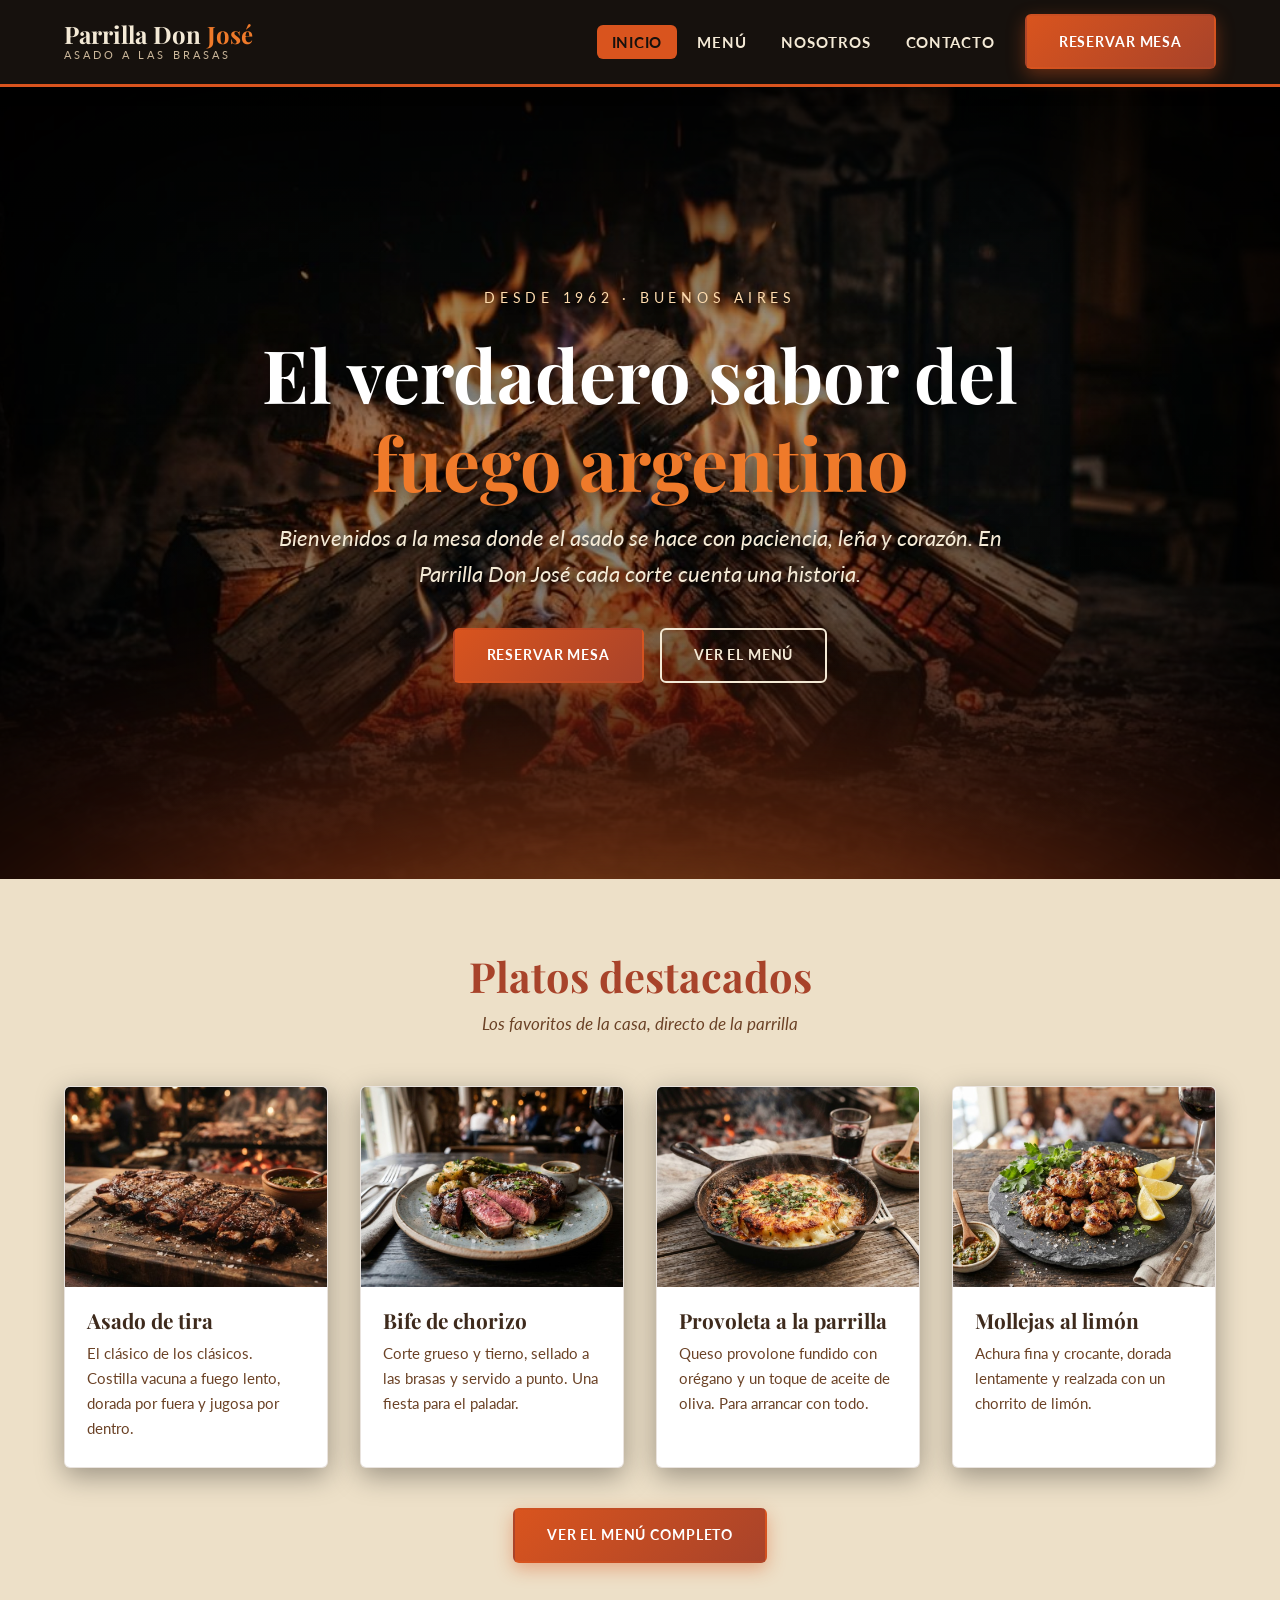
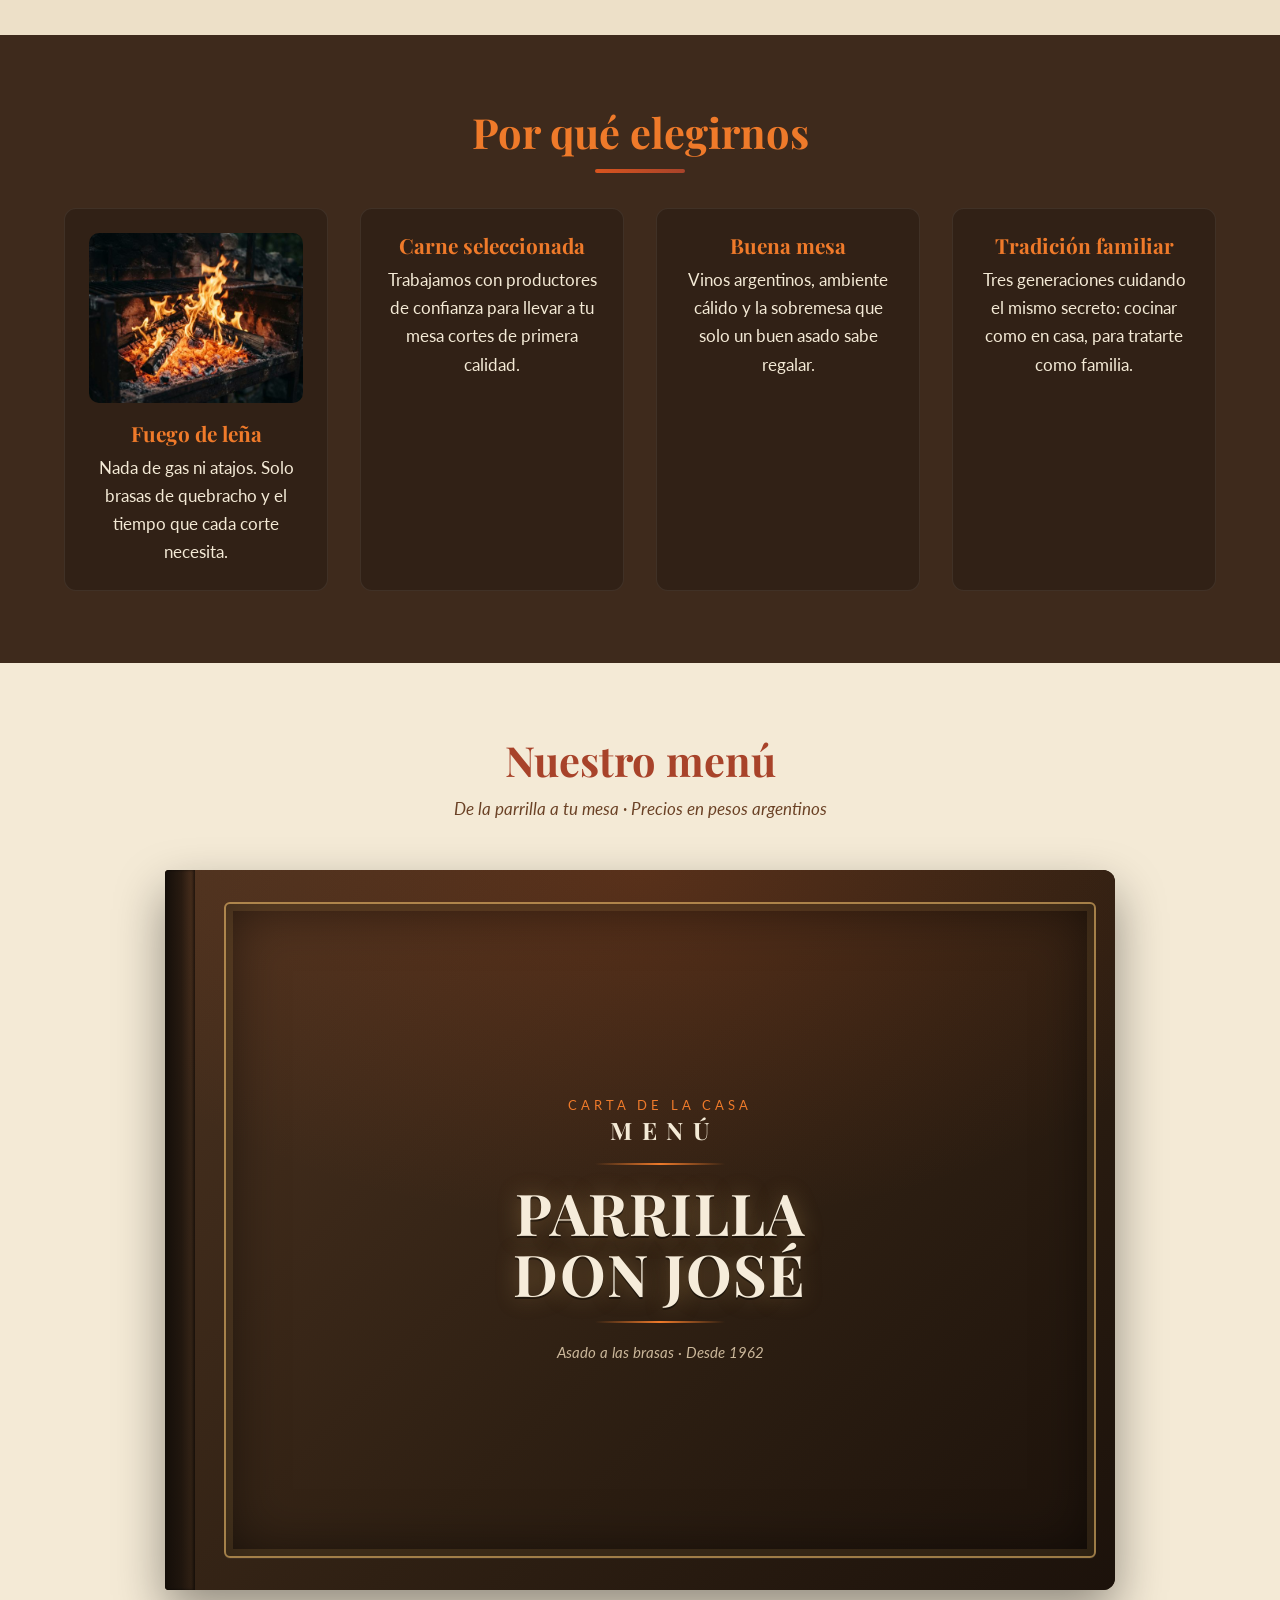
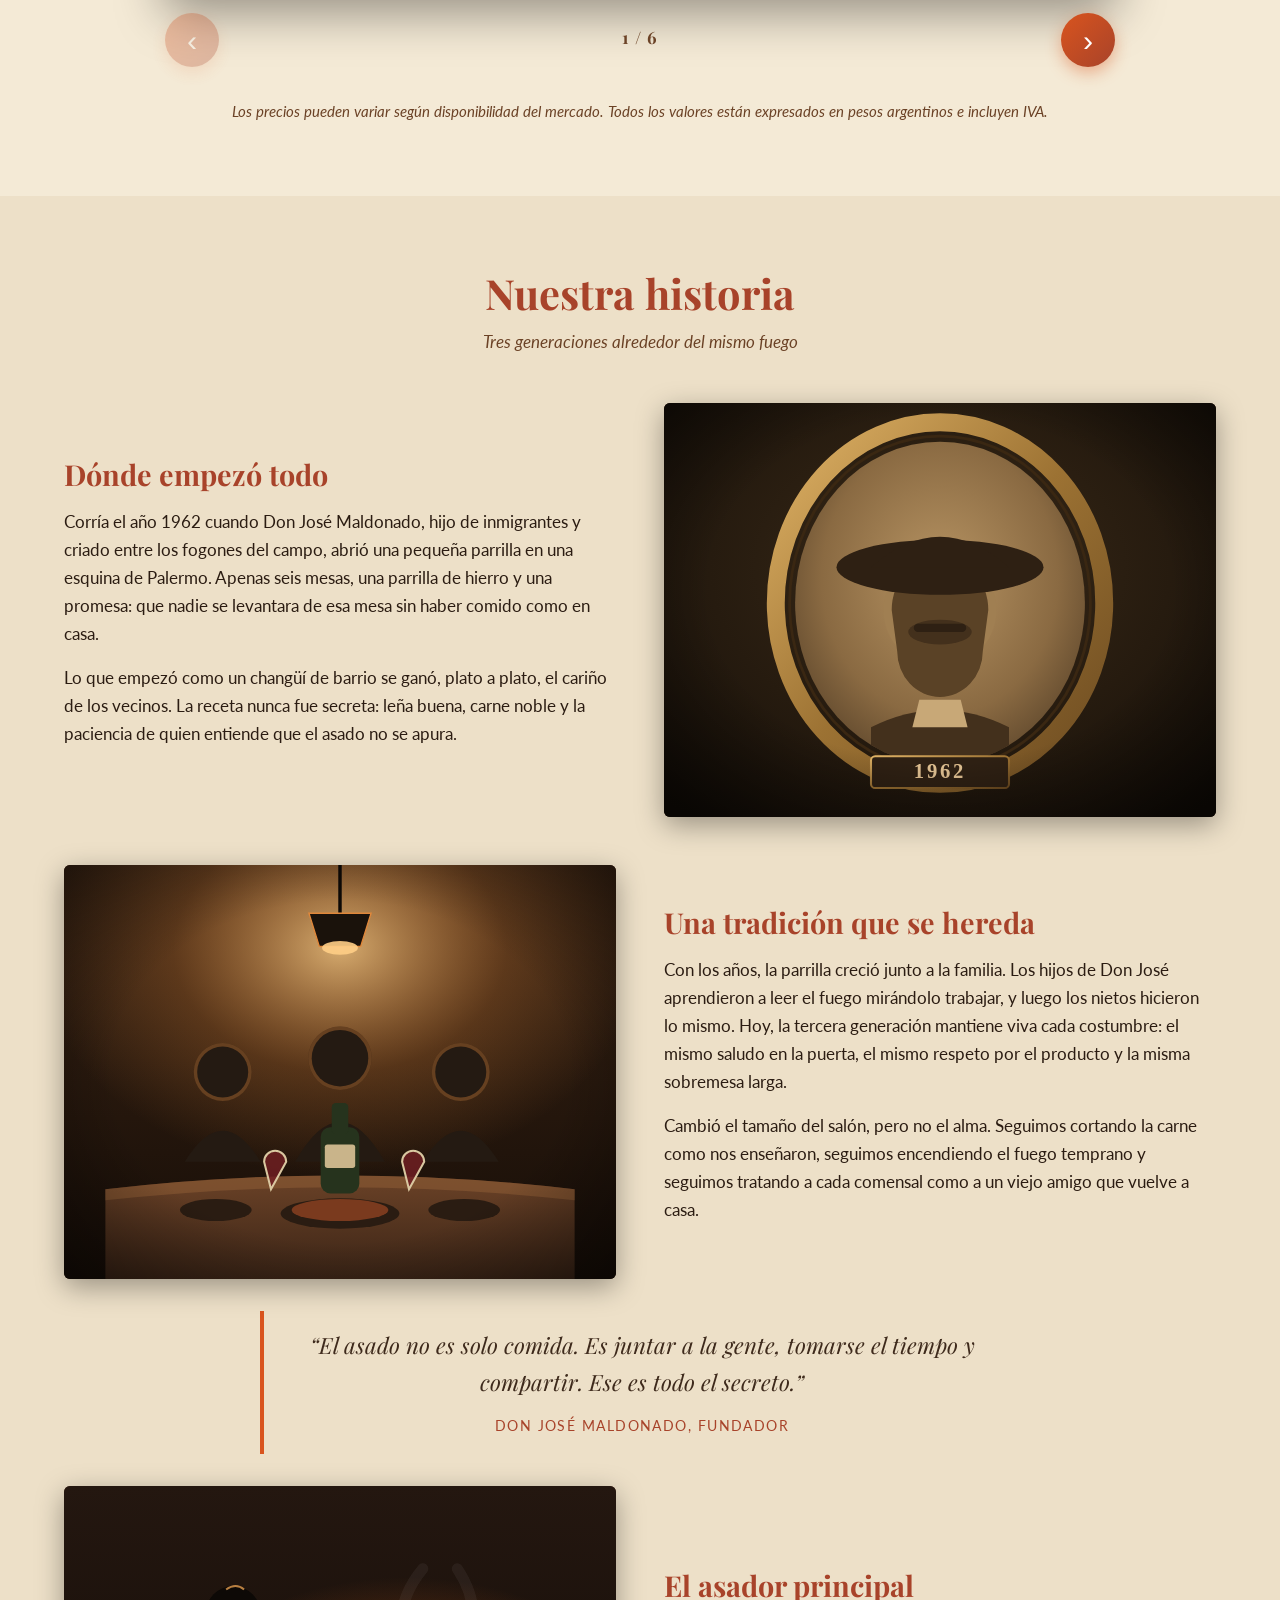
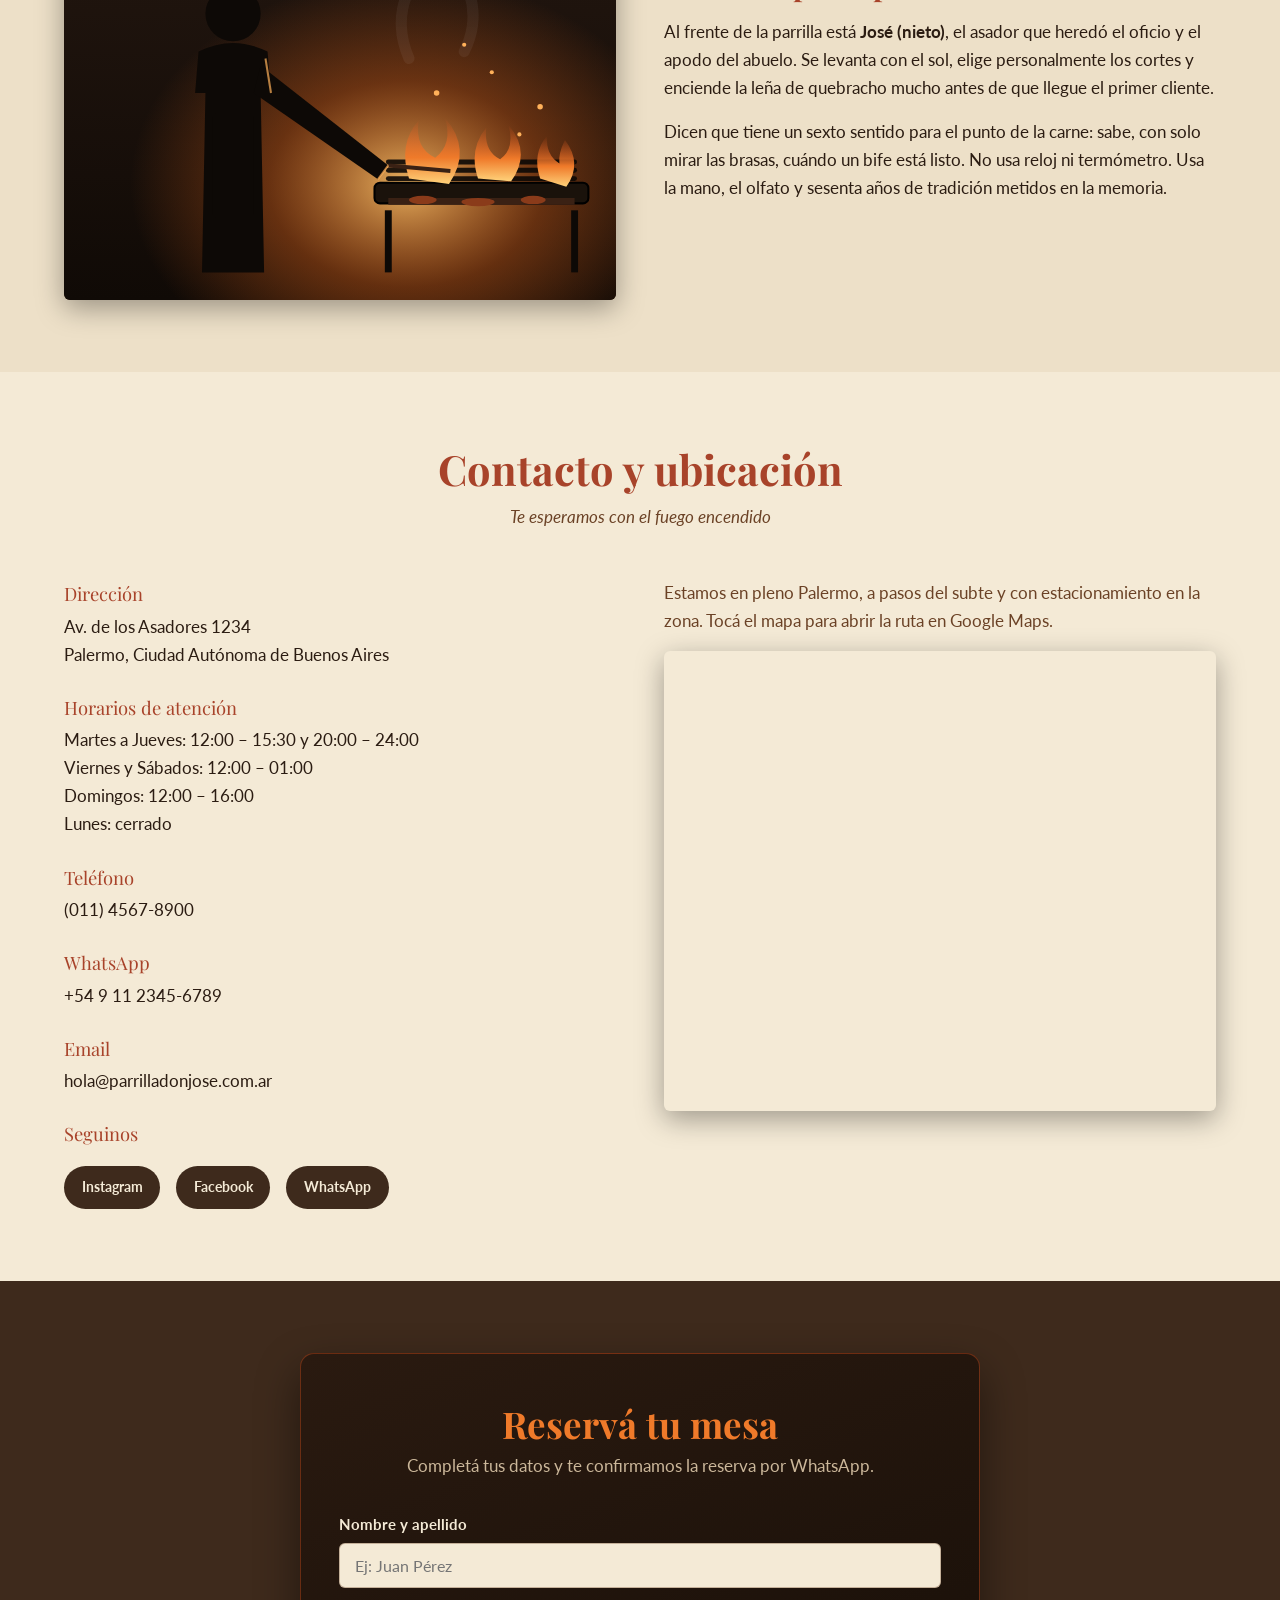
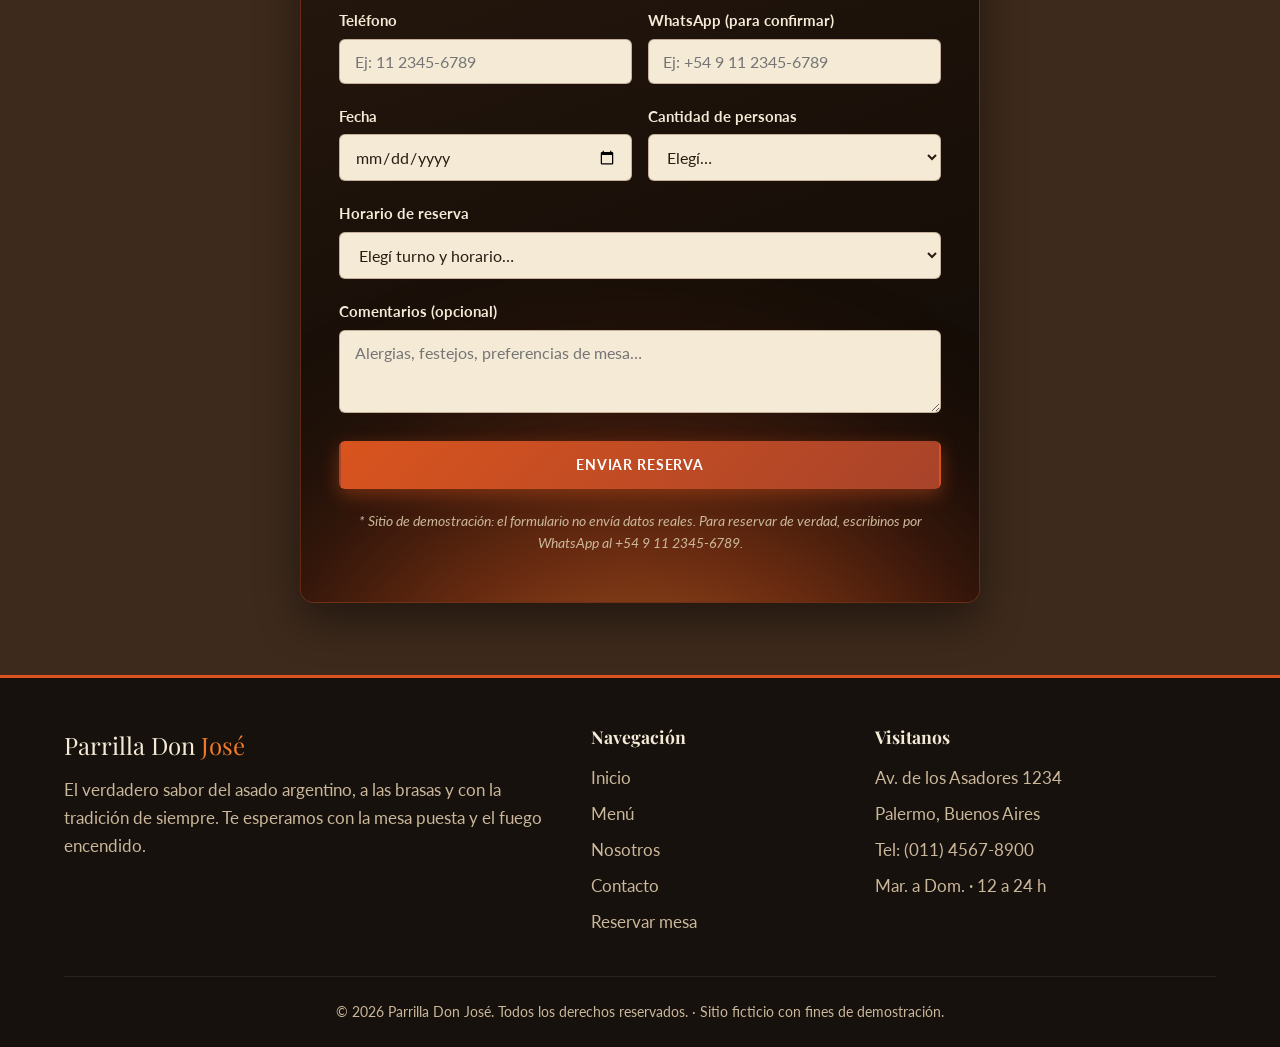
==== commit 337714a3: "Fondo de fuego animado, menú oscuro y horario de reserva - Homepage: fondo del hero con foto de fueg" ====
--- a/index.html
+++ b/index.html
@@ -37,7 +37,8 @@
 
   <!-- ===================== Inicio / Hero ===================== -->
   <section class="hero" id="inicio">
-    <!-- Fondo cinematográfico: brasas y chispas flotando en la oscuridad. -->
+    <!-- Fondo: foto de fuego animada (zoom + parpadeo) con brasas ascendentes -->
+    <div class="hero__bg" aria-hidden="true"></div>
     <div class="hero__fuego" aria-hidden="true">
       <div class="hero__lecho"></div>
       <span class="hero__brasa" style="--x:6%;  --s:3px; --d:8s;   --delay:0s;   --dx:24px;  --blur:1.5px; --op:.6"></span>
@@ -76,17 +77,6 @@
     </div>
   </section>
 
-  <!-- ===================== Bienvenida ===================== -->
-  <section class="seccion contenedor">
-    <h2 class="titulo-seccion">Nuestra casa, tu asado</h2>
-    <div class="divisor"></div>
-    <p style="max-width: 760px; margin: 0 auto; text-align: center; color: var(--cuero); font-size: 1.1rem;">
-      Somos una parrilla de barrio con alma de campo. Trabajamos cortes seleccionados,
-      achuras frescas y el fuego justo de la leña de quebracho. Sentate, destapá un buen
-      Malbec y dejá que el asador haga lo suyo.
-    </p>
-  </section>
-
   <!-- ===================== Platos destacados ===================== -->
   <section class="seccion seccion--tierra">
     <div class="contenedor">
@@ -141,22 +131,18 @@
       <div class="valores">
         <div class="valor">
           <img src="images/valor-fuego-lena.jpg" onerror="this.onerror=null;this.src='images/valor-fuego-lena.svg'" alt="Fuego de leña ardiendo en la parrilla" loading="lazy" decoding="async" class="valor__foto" />
-          <div class="valor__icono">🔥</div>
           <h3 class="valor__titulo">Fuego de leña</h3>
           <p>Nada de gas ni atajos. Solo brasas de quebracho y el tiempo que cada corte necesita.</p>
         </div>
         <div class="valor">
-          <div class="valor__icono">🥩</div>
           <h3 class="valor__titulo">Carne seleccionada</h3>
           <p>Trabajamos con productores de confianza para llevar a tu mesa cortes de primera calidad.</p>
         </div>
         <div class="valor">
-          <div class="valor__icono">🍷</div>
           <h3 class="valor__titulo">Buena mesa</h3>
           <p>Vinos argentinos, ambiente cálido y la sobremesa que solo un buen asado sabe regalar.</p>
         </div>
         <div class="valor">
-          <div class="valor__icono">🤝</div>
           <h3 class="valor__titulo">Tradición familiar</h3>
           <p>Tres generaciones cuidando el mismo secreto: cocinar como en casa, para tratarte como familia.</p>
         </div>
@@ -177,7 +163,6 @@
           <div class="tapa">
             <div class="tapa__marco">
               <span class="tapa__eyebrow">Carta de la casa</span>
-              <div class="tapa__emblema">🔥</div>
               <h3 class="tapa__menu">Menú</h3>
               <div class="tapa__linea"></div>
               <h2 class="tapa__marca">Parrilla<br />Don José</h2>
@@ -189,158 +174,158 @@
 
         <!-- Achuras -->
         <div class="libro__pagina">
-      <h3 class="menu-seccion__titulo">🔥 Achuras</h3>
-      <div class="menu-lista">
-        <div class="menu-item">
-          <div class="menu-item__cabecera"><span class="menu-item__nombre">Chorizo criollo</span><span class="menu-item__puntos"></span><span class="menu-item__precio">$3.200</span></div>
-          <p class="menu-item__desc">Embutido casero, jugoso y bien condimentado, dorado a la parrilla.</p>
-        </div>
-        <div class="menu-item">
-          <div class="menu-item__cabecera"><span class="menu-item__nombre">Morcilla</span><span class="menu-item__puntos"></span><span class="menu-item__precio">$3.000</span></div>
-          <p class="menu-item__desc">Suave y cremosa, con su punto justo de especias.</p>
-        </div>
-        <div class="menu-item">
-          <div class="menu-item__cabecera"><span class="menu-item__nombre">Mollejas al limón</span><span class="menu-item__puntos"></span><span class="menu-item__precio">$8.900</span></div>
-          <p class="menu-item__desc">Crocantes por fuera, tiernas por dentro, con un chorrito de limón.</p>
-        </div>
-        <div class="menu-item">
-          <div class="menu-item__cabecera"><span class="menu-item__nombre">Chinchulines</span><span class="menu-item__puntos"></span><span class="menu-item__precio">$6.500</span></div>
-          <p class="menu-item__desc">Trenzados y dorados a fuego lento hasta quedar bien crujientes.</p>
-        </div>
-        <div class="menu-item">
-          <div class="menu-item__cabecera"><span class="menu-item__nombre">Riñones al verdeo</span><span class="menu-item__puntos"></span><span class="menu-item__precio">$5.800</span></div>
-          <p class="menu-item__desc">Salteados con cebolla de verdeo y un toque de vino blanco.</p>
-        </div>
-        <div class="menu-item">
-          <div class="menu-item__cabecera"><span class="menu-item__nombre">Provoleta a la parrilla</span><span class="menu-item__puntos"></span><span class="menu-item__precio">$5.500</span></div>
-          <p class="menu-item__desc">Queso provolone fundido con orégano y aceite de oliva.</p>
-        </div>
-      </div>
-    </div>
-
-    <!-- Cortes -->
-    <div class="libro__pagina">
-      <h3 class="menu-seccion__titulo">🥩 Cortes</h3>
-      <div class="menu-lista">
-        <div class="menu-item">
-          <div class="menu-item__cabecera"><span class="menu-item__nombre">Vacío</span><span class="menu-item__puntos"></span><span class="menu-item__precio">$11.500</span></div>
-          <p class="menu-item__desc">Corte magro y sabroso, cocido lento para lograr su costra dorada.</p>
-        </div>
-        <div class="menu-item">
-          <div class="menu-item__cabecera"><span class="menu-item__nombre">Asado de tira</span><span class="menu-item__puntos"></span><span class="menu-item__precio">$12.000</span></div>
-          <p class="menu-item__desc">La costilla vacuna clásica, jugosa y con ese sabor inconfundible.</p>
-        </div>
-        <div class="menu-item">
-          <div class="menu-item__cabecera"><span class="menu-item__nombre">Entraña</span><span class="menu-item__puntos"></span><span class="menu-item__precio">$14.500</span></div>
-          <p class="menu-item__desc">Tierna y muy sabrosa, sellada a fuego fuerte y servida a punto.</p>
-        </div>
-        <div class="menu-item">
-          <div class="menu-item__cabecera"><span class="menu-item__nombre">Bife de chorizo</span><span class="menu-item__puntos"></span><span class="menu-item__precio">$15.000</span></div>
-          <p class="menu-item__desc">Corte grueso, jugoso y de textura suave. Uno de los preferidos.</p>
-        </div>
-        <div class="menu-item">
-          <div class="menu-item__cabecera"><span class="menu-item__nombre">Ojo de bife</span><span class="menu-item__puntos"></span><span class="menu-item__precio">$16.000</span></div>
-          <p class="menu-item__desc">Marmoleado y tierno, con todo el sabor concentrado del centro de la costilla.</p>
-        </div>
-        <div class="menu-item">
-          <div class="menu-item__cabecera"><span class="menu-item__nombre">Bife de lomo</span><span class="menu-item__puntos"></span><span class="menu-item__precio">$17.500</span></div>
-          <p class="menu-item__desc">El corte más magro y tierno, ideal para quienes buscan suavidad.</p>
-        </div>
-        <div class="menu-item">
-          <div class="menu-item__cabecera"><span class="menu-item__nombre">Matambre de cerdo</span><span class="menu-item__puntos"></span><span class="menu-item__precio">$10.500</span></div>
-          <p class="menu-item__desc">Fino y crocante, dorado lentamente hasta quedar bien dorado.</p>
-        </div>
-        <div class="menu-item">
-          <div class="menu-item__cabecera"><span class="menu-item__nombre">Parrillada Don José (para 2)</span><span class="menu-item__puntos"></span><span class="menu-item__precio">$28.000</span></div>
-          <p class="menu-item__desc">Selección de achuras y cortes surtidos para compartir junto al fuego.</p>
-        </div>
-      </div>
-    </div>
-
-    <!-- Guarniciones -->
-    <div class="libro__pagina">
-      <h3 class="menu-seccion__titulo">🥗 Guarniciones</h3>
-      <div class="menu-lista">
-        <div class="menu-item">
-          <div class="menu-item__cabecera"><span class="menu-item__nombre">Ensalada criolla</span><span class="menu-item__puntos"></span><span class="menu-item__precio">$3.500</span></div>
-          <p class="menu-item__desc">Tomate, cebolla y morrón con aceite de oliva y un toque de vinagre.</p>
-        </div>
-        <div class="menu-item">
-          <div class="menu-item__cabecera"><span class="menu-item__nombre">Papas fritas caseras</span><span class="menu-item__puntos"></span><span class="menu-item__precio">$4.000</span></div>
-          <p class="menu-item__desc">Cortadas a mano y bien crocantes. Se pueden pedir con provenzal.</p>
-        </div>
-        <div class="menu-item">
-          <div class="menu-item__cabecera"><span class="menu-item__nombre">Papas a la provenzal</span><span class="menu-item__puntos"></span><span class="menu-item__precio">$4.500</span></div>
-          <p class="menu-item__desc">Con ajo y perejil fresco salteados al momento.</p>
-        </div>
-        <div class="menu-item">
-          <div class="menu-item__cabecera"><span class="menu-item__nombre">Ensalada mixta</span><span class="menu-item__puntos"></span><span class="menu-item__precio">$3.500</span></div>
-          <p class="menu-item__desc">Lechuga, tomate y zanahoria, fresca y liviana.</p>
-        </div>
-        <div class="menu-item">
-          <div class="menu-item__cabecera"><span class="menu-item__nombre">Batatas al rescoldo</span><span class="menu-item__puntos"></span><span class="menu-item__precio">$4.200</span></div>
-          <p class="menu-item__desc">Asadas entre las brasas, dulces y ahumadas.</p>
-        </div>
-        <div class="menu-item">
-          <div class="menu-item__cabecera"><span class="menu-item__nombre">Puré de calabaza</span><span class="menu-item__puntos"></span><span class="menu-item__precio">$3.800</span></div>
-          <p class="menu-item__desc">Cremoso y casero, con un toque de manteca y nuez moscada.</p>
-        </div>
-      </div>
-    </div>
-
-    <!-- Postres -->
-    <div class="libro__pagina">
-      <h3 class="menu-seccion__titulo">🍮 Postres</h3>
-      <div class="menu-lista">
-        <div class="menu-item">
-          <div class="menu-item__cabecera"><span class="menu-item__nombre">Flan casero con dulce de leche</span><span class="menu-item__puntos"></span><span class="menu-item__precio">$4.500</span></div>
-          <p class="menu-item__desc">Con crema o dulce de leche… o pisá el barro y pedí las dos.</p>
-        </div>
-        <div class="menu-item">
-          <div class="menu-item__cabecera"><span class="menu-item__nombre">Panqueque de dulce de leche</span><span class="menu-item__puntos"></span><span class="menu-item__precio">$4.800</span></div>
-          <p class="menu-item__desc">Relleno generoso y flambeado a la vista.</p>
-        </div>
-        <div class="menu-item">
-          <div class="menu-item__cabecera"><span class="menu-item__nombre">Queso y dulce (vigilante)</span><span class="menu-item__puntos"></span><span class="menu-item__precio">$4.000</span></div>
-          <p class="menu-item__desc">El postre del asador: queso fresco con dulce de membrillo o batata.</p>
-        </div>
-        <div class="menu-item">
-          <div class="menu-item__cabecera"><span class="menu-item__nombre">Helado artesanal (2 bochas)</span><span class="menu-item__puntos"></span><span class="menu-item__precio">$3.900</span></div>
-          <p class="menu-item__desc">Consultá los sabores del día. Siempre hay dulce de leche granizado.</p>
-        </div>
-      </div>
-    </div>
-
-    <!-- Bebidas -->
-    <div class="libro__pagina">
-      <h3 class="menu-seccion__titulo">🍷 Bebidas</h3>
-      <div class="menu-lista">
-        <div class="menu-item">
-          <div class="menu-item__cabecera"><span class="menu-item__nombre">Malbec de la casa (botella)</span><span class="menu-item__puntos"></span><span class="menu-item__precio">$9.500</span></div>
-          <p class="menu-item__desc">Tinto joven de Mendoza, ideal para acompañar la carne.</p>
-        </div>
-        <div class="menu-item">
-          <div class="menu-item__cabecera"><span class="menu-item__nombre">Copa de vino tinto</span><span class="menu-item__puntos"></span><span class="menu-item__precio">$2.800</span></div>
-          <p class="menu-item__desc">Malbec o Cabernet Sauvignon.</p>
-        </div>
-        <div class="menu-item">
-          <div class="menu-item__cabecera"><span class="menu-item__nombre">Cerveza artesanal (pinta)</span><span class="menu-item__puntos"></span><span class="menu-item__precio">$3.200</span></div>
-          <p class="menu-item__desc">Rubia, roja o negra, bien tirada y fresca.</p>
-        </div>
-        <div class="menu-item">
-          <div class="menu-item__cabecera"><span class="menu-item__nombre">Gaseosa / Agua saborizada</span><span class="menu-item__puntos"></span><span class="menu-item__precio">$1.800</span></div>
-          <p class="menu-item__desc">Línea completa, con y sin azúcar.</p>
-        </div>
-        <div class="menu-item">
-          <div class="menu-item__cabecera"><span class="menu-item__nombre">Agua mineral</span><span class="menu-item__puntos"></span><span class="menu-item__precio">$1.500</span></div>
-          <p class="menu-item__desc">Con o sin gas.</p>
-        </div>
-        <div class="menu-item">
-          <div class="menu-item__cabecera"><span class="menu-item__nombre">Limonada casera</span><span class="menu-item__puntos"></span><span class="menu-item__precio">$2.500</span></div>
-          <p class="menu-item__desc">Con menta y jengibre, bien fría.</p>
-        </div>
-      </div>
-    </div>
+          <h3 class="menu-seccion__titulo">Achuras</h3>
+          <div class="menu-lista">
+            <div class="menu-item">
+              <div class="menu-item__cabecera"><span class="menu-item__nombre">Chorizo criollo</span><span class="menu-item__puntos"></span><span class="menu-item__precio">$3.200</span></div>
+              <p class="menu-item__desc">Embutido casero, jugoso y bien condimentado, dorado a la parrilla.</p>
+            </div>
+            <div class="menu-item">
+              <div class="menu-item__cabecera"><span class="menu-item__nombre">Morcilla</span><span class="menu-item__puntos"></span><span class="menu-item__precio">$3.000</span></div>
+              <p class="menu-item__desc">Suave y cremosa, con su punto justo de especias.</p>
+            </div>
+            <div class="menu-item">
+              <div class="menu-item__cabecera"><span class="menu-item__nombre">Mollejas al limón</span><span class="menu-item__puntos"></span><span class="menu-item__precio">$8.900</span></div>
+              <p class="menu-item__desc">Crocantes por fuera, tiernas por dentro, con un chorrito de limón.</p>
+            </div>
+            <div class="menu-item">
+              <div class="menu-item__cabecera"><span class="menu-item__nombre">Chinchulines</span><span class="menu-item__puntos"></span><span class="menu-item__precio">$6.500</span></div>
+              <p class="menu-item__desc">Trenzados y dorados a fuego lento hasta quedar bien crujientes.</p>
+            </div>
+            <div class="menu-item">
+              <div class="menu-item__cabecera"><span class="menu-item__nombre">Riñones al verdeo</span><span class="menu-item__puntos"></span><span class="menu-item__precio">$5.800</span></div>
+              <p class="menu-item__desc">Salteados con cebolla de verdeo y un toque de vino blanco.</p>
+            </div>
+            <div class="menu-item">
+              <div class="menu-item__cabecera"><span class="menu-item__nombre">Provoleta a la parrilla</span><span class="menu-item__puntos"></span><span class="menu-item__precio">$5.500</span></div>
+              <p class="menu-item__desc">Queso provolone fundido con orégano y aceite de oliva.</p>
+            </div>
+          </div>
+        </div>
+
+        <!-- Cortes -->
+        <div class="libro__pagina">
+          <h3 class="menu-seccion__titulo">Cortes</h3>
+          <div class="menu-lista">
+            <div class="menu-item">
+              <div class="menu-item__cabecera"><span class="menu-item__nombre">Vacío</span><span class="menu-item__puntos"></span><span class="menu-item__precio">$11.500</span></div>
+              <p class="menu-item__desc">Corte magro y sabroso, cocido lento para lograr su costra dorada.</p>
+            </div>
+            <div class="menu-item">
+              <div class="menu-item__cabecera"><span class="menu-item__nombre">Asado de tira</span><span class="menu-item__puntos"></span><span class="menu-item__precio">$12.000</span></div>
+              <p class="menu-item__desc">La costilla vacuna clásica, jugosa y con ese sabor inconfundible.</p>
+            </div>
+            <div class="menu-item">
+              <div class="menu-item__cabecera"><span class="menu-item__nombre">Entraña</span><span class="menu-item__puntos"></span><span class="menu-item__precio">$14.500</span></div>
+              <p class="menu-item__desc">Tierna y muy sabrosa, sellada a fuego fuerte y servida a punto.</p>
+            </div>
+            <div class="menu-item">
+              <div class="menu-item__cabecera"><span class="menu-item__nombre">Bife de chorizo</span><span class="menu-item__puntos"></span><span class="menu-item__precio">$15.000</span></div>
+              <p class="menu-item__desc">Corte grueso, jugoso y de textura suave. Uno de los preferidos.</p>
+            </div>
+            <div class="menu-item">
+              <div class="menu-item__cabecera"><span class="menu-item__nombre">Ojo de bife</span><span class="menu-item__puntos"></span><span class="menu-item__precio">$16.000</span></div>
+              <p class="menu-item__desc">Marmoleado y tierno, con todo el sabor concentrado del centro de la costilla.</p>
+            </div>
+            <div class="menu-item">
+              <div class="menu-item__cabecera"><span class="menu-item__nombre">Bife de lomo</span><span class="menu-item__puntos"></span><span class="menu-item__precio">$17.500</span></div>
+              <p class="menu-item__desc">El corte más magro y tierno, ideal para quienes buscan suavidad.</p>
+            </div>
+            <div class="menu-item">
+              <div class="menu-item__cabecera"><span class="menu-item__nombre">Matambre de cerdo</span><span class="menu-item__puntos"></span><span class="menu-item__precio">$10.500</span></div>
+              <p class="menu-item__desc">Fino y crocante, dorado lentamente hasta quedar bien dorado.</p>
+            </div>
+            <div class="menu-item">
+              <div class="menu-item__cabecera"><span class="menu-item__nombre">Parrillada Don José (para 2)</span><span class="menu-item__puntos"></span><span class="menu-item__precio">$28.000</span></div>
+              <p class="menu-item__desc">Selección de achuras y cortes surtidos para compartir junto al fuego.</p>
+            </div>
+          </div>
+        </div>
+
+        <!-- Guarniciones -->
+        <div class="libro__pagina">
+          <h3 class="menu-seccion__titulo">Guarniciones</h3>
+          <div class="menu-lista">
+            <div class="menu-item">
+              <div class="menu-item__cabecera"><span class="menu-item__nombre">Ensalada criolla</span><span class="menu-item__puntos"></span><span class="menu-item__precio">$3.500</span></div>
+              <p class="menu-item__desc">Tomate, cebolla y morrón con aceite de oliva y un toque de vinagre.</p>
+            </div>
+            <div class="menu-item">
+              <div class="menu-item__cabecera"><span class="menu-item__nombre">Papas fritas caseras</span><span class="menu-item__puntos"></span><span class="menu-item__precio">$4.000</span></div>
+              <p class="menu-item__desc">Cortadas a mano y bien crocantes. Se pueden pedir con provenzal.</p>
+            </div>
+            <div class="menu-item">
+              <div class="menu-item__cabecera"><span class="menu-item__nombre">Papas a la provenzal</span><span class="menu-item__puntos"></span><span class="menu-item__precio">$4.500</span></div>
+              <p class="menu-item__desc">Con ajo y perejil fresco salteados al momento.</p>
+            </div>
+            <div class="menu-item">
+              <div class="menu-item__cabecera"><span class="menu-item__nombre">Ensalada mixta</span><span class="menu-item__puntos"></span><span class="menu-item__precio">$3.500</span></div>
+              <p class="menu-item__desc">Lechuga, tomate y zanahoria, fresca y liviana.</p>
+            </div>
+            <div class="menu-item">
+              <div class="menu-item__cabecera"><span class="menu-item__nombre">Batatas al rescoldo</span><span class="menu-item__puntos"></span><span class="menu-item__precio">$4.200</span></div>
+              <p class="menu-item__desc">Asadas entre las brasas, dulces y ahumadas.</p>
+            </div>
+            <div class="menu-item">
+              <div class="menu-item__cabecera"><span class="menu-item__nombre">Puré de calabaza</span><span class="menu-item__puntos"></span><span class="menu-item__precio">$3.800</span></div>
+              <p class="menu-item__desc">Cremoso y casero, con un toque de manteca y nuez moscada.</p>
+            </div>
+          </div>
+        </div>
+
+        <!-- Postres -->
+        <div class="libro__pagina">
+          <h3 class="menu-seccion__titulo">Postres</h3>
+          <div class="menu-lista">
+            <div class="menu-item">
+              <div class="menu-item__cabecera"><span class="menu-item__nombre">Flan casero con dulce de leche</span><span class="menu-item__puntos"></span><span class="menu-item__precio">$4.500</span></div>
+              <p class="menu-item__desc">Con crema o dulce de leche… o pisá el barro y pedí las dos.</p>
+            </div>
+            <div class="menu-item">
+              <div class="menu-item__cabecera"><span class="menu-item__nombre">Panqueque de dulce de leche</span><span class="menu-item__puntos"></span><span class="menu-item__precio">$4.800</span></div>
+              <p class="menu-item__desc">Relleno generoso y flambeado a la vista.</p>
+            </div>
+            <div class="menu-item">
+              <div class="menu-item__cabecera"><span class="menu-item__nombre">Queso y dulce (vigilante)</span><span class="menu-item__puntos"></span><span class="menu-item__precio">$4.000</span></div>
+              <p class="menu-item__desc">El postre del asador: queso fresco con dulce de membrillo o batata.</p>
+            </div>
+            <div class="menu-item">
+              <div class="menu-item__cabecera"><span class="menu-item__nombre">Helado artesanal (2 bochas)</span><span class="menu-item__puntos"></span><span class="menu-item__precio">$3.900</span></div>
+              <p class="menu-item__desc">Consultá los sabores del día. Siempre hay dulce de leche granizado.</p>
+            </div>
+          </div>
+        </div>
+
+        <!-- Bebidas -->
+        <div class="libro__pagina">
+          <h3 class="menu-seccion__titulo">Bebidas</h3>
+          <div class="menu-lista">
+            <div class="menu-item">
+              <div class="menu-item__cabecera"><span class="menu-item__nombre">Malbec de la casa (botella)</span><span class="menu-item__puntos"></span><span class="menu-item__precio">$9.500</span></div>
+              <p class="menu-item__desc">Tinto joven de Mendoza, ideal para acompañar la carne.</p>
+            </div>
+            <div class="menu-item">
+              <div class="menu-item__cabecera"><span class="menu-item__nombre">Copa de vino tinto</span><span class="menu-item__puntos"></span><span class="menu-item__precio">$2.800</span></div>
+              <p class="menu-item__desc">Malbec o Cabernet Sauvignon.</p>
+            </div>
+            <div class="menu-item">
+              <div class="menu-item__cabecera"><span class="menu-item__nombre">Cerveza artesanal (pinta)</span><span class="menu-item__puntos"></span><span class="menu-item__precio">$3.200</span></div>
+              <p class="menu-item__desc">Rubia, roja o negra, bien tirada y fresca.</p>
+            </div>
+            <div class="menu-item">
+              <div class="menu-item__cabecera"><span class="menu-item__nombre">Gaseosa / Agua saborizada</span><span class="menu-item__puntos"></span><span class="menu-item__precio">$1.800</span></div>
+              <p class="menu-item__desc">Línea completa, con y sin azúcar.</p>
+            </div>
+            <div class="menu-item">
+              <div class="menu-item__cabecera"><span class="menu-item__nombre">Agua mineral</span><span class="menu-item__puntos"></span><span class="menu-item__precio">$1.500</span></div>
+              <p class="menu-item__desc">Con o sin gas.</p>
+            </div>
+            <div class="menu-item">
+              <div class="menu-item__cabecera"><span class="menu-item__nombre">Limonada casera</span><span class="menu-item__puntos"></span><span class="menu-item__precio">$2.500</span></div>
+              <p class="menu-item__desc">Con menta y jengibre, bien fría.</p>
+            </div>
+          </div>
+        </div>
 
       </div><!-- /.libro__hojas -->
 
@@ -402,14 +387,12 @@
       <div>
         <ul class="info-lista">
           <li>
-            <span class="info-lista__icono">📍</span>
             <div>
               <div class="info-lista__titulo">Dirección</div>
               <div class="info-lista__dato">Av. de los Asadores 1234<br />Palermo, Ciudad Autónoma de Buenos Aires</div>
             </div>
           </li>
           <li>
-            <span class="info-lista__icono">🕑</span>
             <div>
               <div class="info-lista__titulo">Horarios de atención</div>
               <div class="info-lista__dato">
@@ -421,21 +404,18 @@
             </div>
           </li>
           <li>
-            <span class="info-lista__icono">📞</span>
             <div>
               <div class="info-lista__titulo">Teléfono</div>
               <div class="info-lista__dato">(011) 4567-8900</div>
             </div>
           </li>
           <li>
-            <span class="info-lista__icono">💬</span>
             <div>
               <div class="info-lista__titulo">WhatsApp</div>
               <div class="info-lista__dato">+54 9 11 2345-6789</div>
             </div>
           </li>
           <li>
-            <span class="info-lista__icono">✉️</span>
             <div>
               <div class="info-lista__titulo">Email</div>
               <div class="info-lista__dato">hola@parrilladonjose.com.ar</div>
@@ -445,9 +425,9 @@
 
         <div class="info-lista__titulo" style="margin-bottom: 0.5rem;">Seguinos</div>
         <div class="redes">
-          <a href="#" class="red" aria-label="Instagram">📷 Instagram</a>
-          <a href="#" class="red" aria-label="Facebook">👍 Facebook</a>
-          <a href="#" class="red" aria-label="WhatsApp">💬 WhatsApp</a>
+          <a href="#" class="red" aria-label="Instagram">Instagram</a>
+          <a href="#" class="red" aria-label="Facebook">Facebook</a>
+          <a href="#" class="red" aria-label="WhatsApp">WhatsApp</a>
         </div>
       </div>
 
@@ -526,6 +506,25 @@
                 <option value="7+">7 o más</option>
               </select>
             </div>
+          </div>
+
+          <div class="campo">
+            <label for="horario">Horario de reserva</label>
+            <select id="horario" name="horario" required>
+              <option value="" disabled selected>Elegí turno y horario…</option>
+              <optgroup label="Almuerzo">
+                <option value="Almuerzo - 12:00">12:00 hs</option>
+                <option value="Almuerzo - 12:30">12:30 hs</option>
+                <option value="Almuerzo - 13:00">13:00 hs</option>
+                <option value="Almuerzo - 13:30">13:30 hs</option>
+              </optgroup>
+              <optgroup label="Cena">
+                <option value="Cena - 21:00">21:00 hs</option>
+                <option value="Cena - 21:30">21:30 hs</option>
+                <option value="Cena - 22:00">22:00 hs</option>
+                <option value="Cena - 22:30">22:30 hs</option>
+              </optgroup>
+            </select>
           </div>
 
           <div class="campo">
--- a/css/styles.css
+++ b/css/styles.css
@@ -309,6 +309,46 @@
   padding: 5rem 1rem;
 }
 
+/* Fondo: foto de fuego con zoom lento y parpadeo (imagen animada por CSS).
+   Compatible con PC, Android e iOS; sin video = liviano y sin autoplay. */
+.hero__bg {
+  position: absolute;
+  inset: 0;
+  z-index: 0;
+  overflow: hidden;
+  background-color: #0a0705;
+}
+.hero__bg::before {
+  content: '';
+  position: absolute;
+  inset: -6%;
+  background: url('../images/hero-fuego.jpg') center/cover no-repeat;
+  transform-origin: center;
+  animation: hero-zoom 24s ease-in-out infinite alternate,
+             hero-flicker 4s ease-in-out infinite;
+  will-change: transform, filter;
+}
+/* Oscurecido para que el texto sea legible sobre el fuego */
+.hero__bg::after {
+  content: '';
+  position: absolute;
+  inset: 0;
+  background:
+    linear-gradient(180deg, rgba(8, 5, 3, 0.55) 0%, rgba(8, 5, 3, 0.32) 38%, rgba(8, 5, 3, 0.74) 100%),
+    radial-gradient(120% 95% at 50% 42%, rgba(0, 0, 0, 0) 26%, rgba(0, 0, 0, 0.5) 100%);
+}
+
+@keyframes hero-zoom {
+  from { transform: scale(1.06) translate(0, 0); }
+  to   { transform: scale(1.16) translate(-1.5%, -1.2%); }
+}
+@keyframes hero-flicker {
+  0%, 100% { filter: brightness(1)    saturate(1.05); }
+  25%      { filter: brightness(1.09) saturate(1.16); }
+  50%      { filter: brightness(0.95) saturate(1); }
+  75%      { filter: brightness(1.05) saturate(1.12); }
+}
+
 /* Viñeta para oscurecer los bordes y dar profundidad cinematográfica */
 .hero::after {
   content: '';
@@ -326,11 +366,11 @@
   max-width: 760px;
 }
 
-/* ---------- Fondo de brasas del hero ---------- */
+/* ---------- Brasas del hero (sobre la foto de fuego) ---------- */
 .hero__fuego {
   position: absolute;
   inset: 0;
-  z-index: 0;
+  z-index: 2;
   overflow: hidden;
   pointer-events: none;
 }
@@ -391,6 +431,7 @@
   }
   .hero__brasa { opacity: 0; }
   .hero__lecho { opacity: 0.85; }
+  .hero__bg::before { animation: none; }
 }
 
 .hero__eyebrow {
@@ -411,6 +452,16 @@
 
 .hero__titulo span {
   color: var(--brasa-viva);
+}
+
+/* Colores y sombras para asegurar legibilidad del texto sobre el fuego */
+.hero__eyebrow {
+  color: #ffdcae;
+  text-shadow: 0 2px 10px rgba(0, 0, 0, 0.9);
+}
+.hero__frase {
+  color: #fbf1df;
+  text-shadow: 0 2px 12px rgba(0, 0, 0, 0.9);
 }
 
 .hero__frase {
@@ -650,11 +701,11 @@
   height: 720px;
   perspective: 2400px;
   border-radius: 4px 12px 12px 4px;
-  background: #cdae82;
-  box-shadow: 0 22px 50px rgba(0, 0, 0, 0.32);
-}
-
-/* Cada hoja del libro = una categoría del menú */
+  background: #241a0c;
+  box-shadow: 0 22px 50px rgba(0, 0, 0, 0.4);
+}
+
+/* Cada hoja del libro = una categoría del menú (marrón #33250C) */
 .libro__pagina {
   position: absolute;
   inset: 0;
@@ -662,8 +713,8 @@
   padding: 2.4rem 2.6rem 2.6rem;
   border-radius: 4px 12px 12px 4px;
   background:
-    linear-gradient(90deg, rgba(90, 61, 41, 0.28) 0, rgba(90, 61, 41, 0) 5%),
-    linear-gradient(135deg, #f1e3c6 0%, #e6d2a8 100%);
+    linear-gradient(90deg, rgba(0, 0, 0, 0.35) 0, rgba(0, 0, 0, 0) 6%),
+    #33250C;
   transform-origin: left center;
   backface-visibility: hidden;
   opacity: 0;
@@ -677,8 +728,26 @@
   z-index: 2;
 }
 
+/* Texto legible sobre las hojas oscuras */
 .libro__pagina .menu-seccion__titulo {
   margin-top: 0;
+  color: #f2b866;
+  border-bottom-color: rgba(242, 184, 102, 0.35);
+}
+.libro__pagina .menu-item {
+  border-bottom-color: rgba(242, 184, 102, 0.16);
+}
+.libro__pagina .menu-item__nombre {
+  color: #f6e8d1;
+}
+.libro__pagina .menu-item__desc {
+  color: #cdb18a;
+}
+.libro__pagina .menu-item__precio {
+  color: #f2b866;
+}
+.libro__pagina .menu-item__puntos {
+  border-bottom-color: rgba(242, 184, 102, 0.32);
 }
 
 /* ---------- Tapa dura del libro (portada) ---------- */
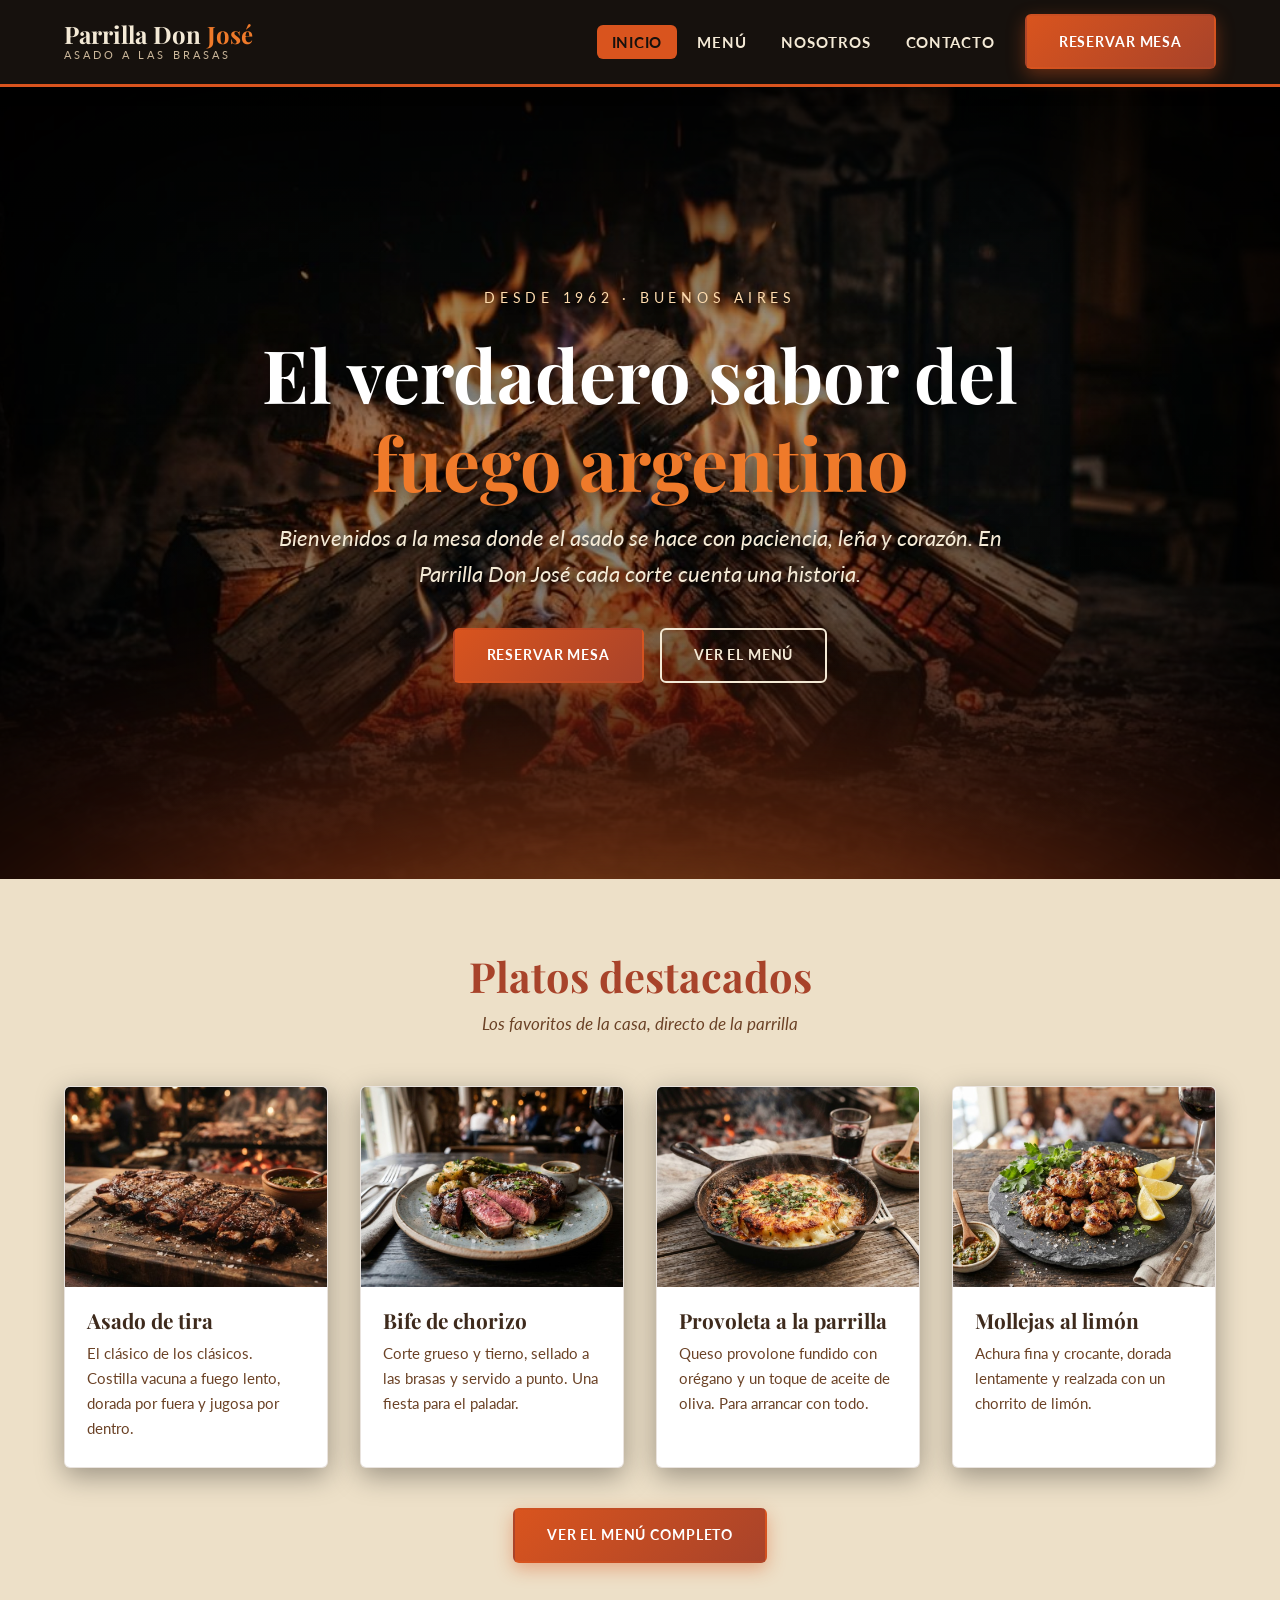
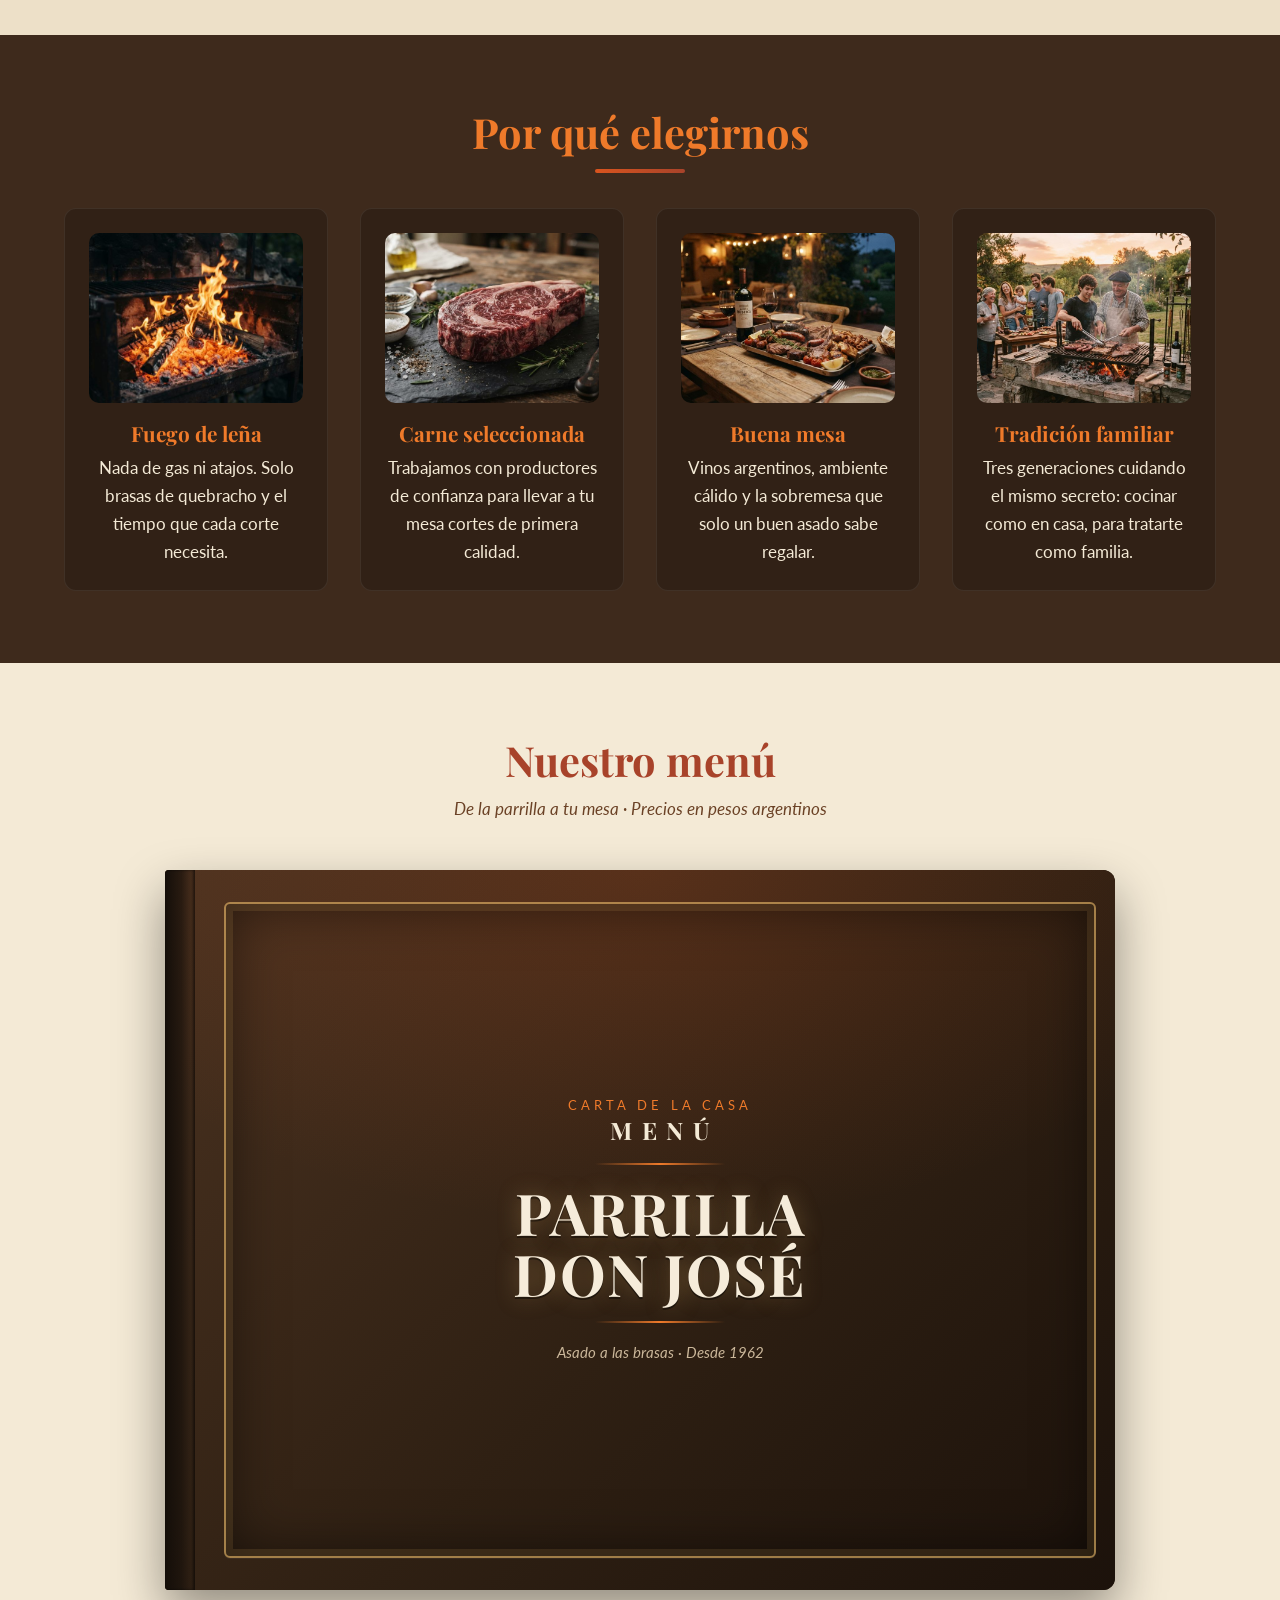
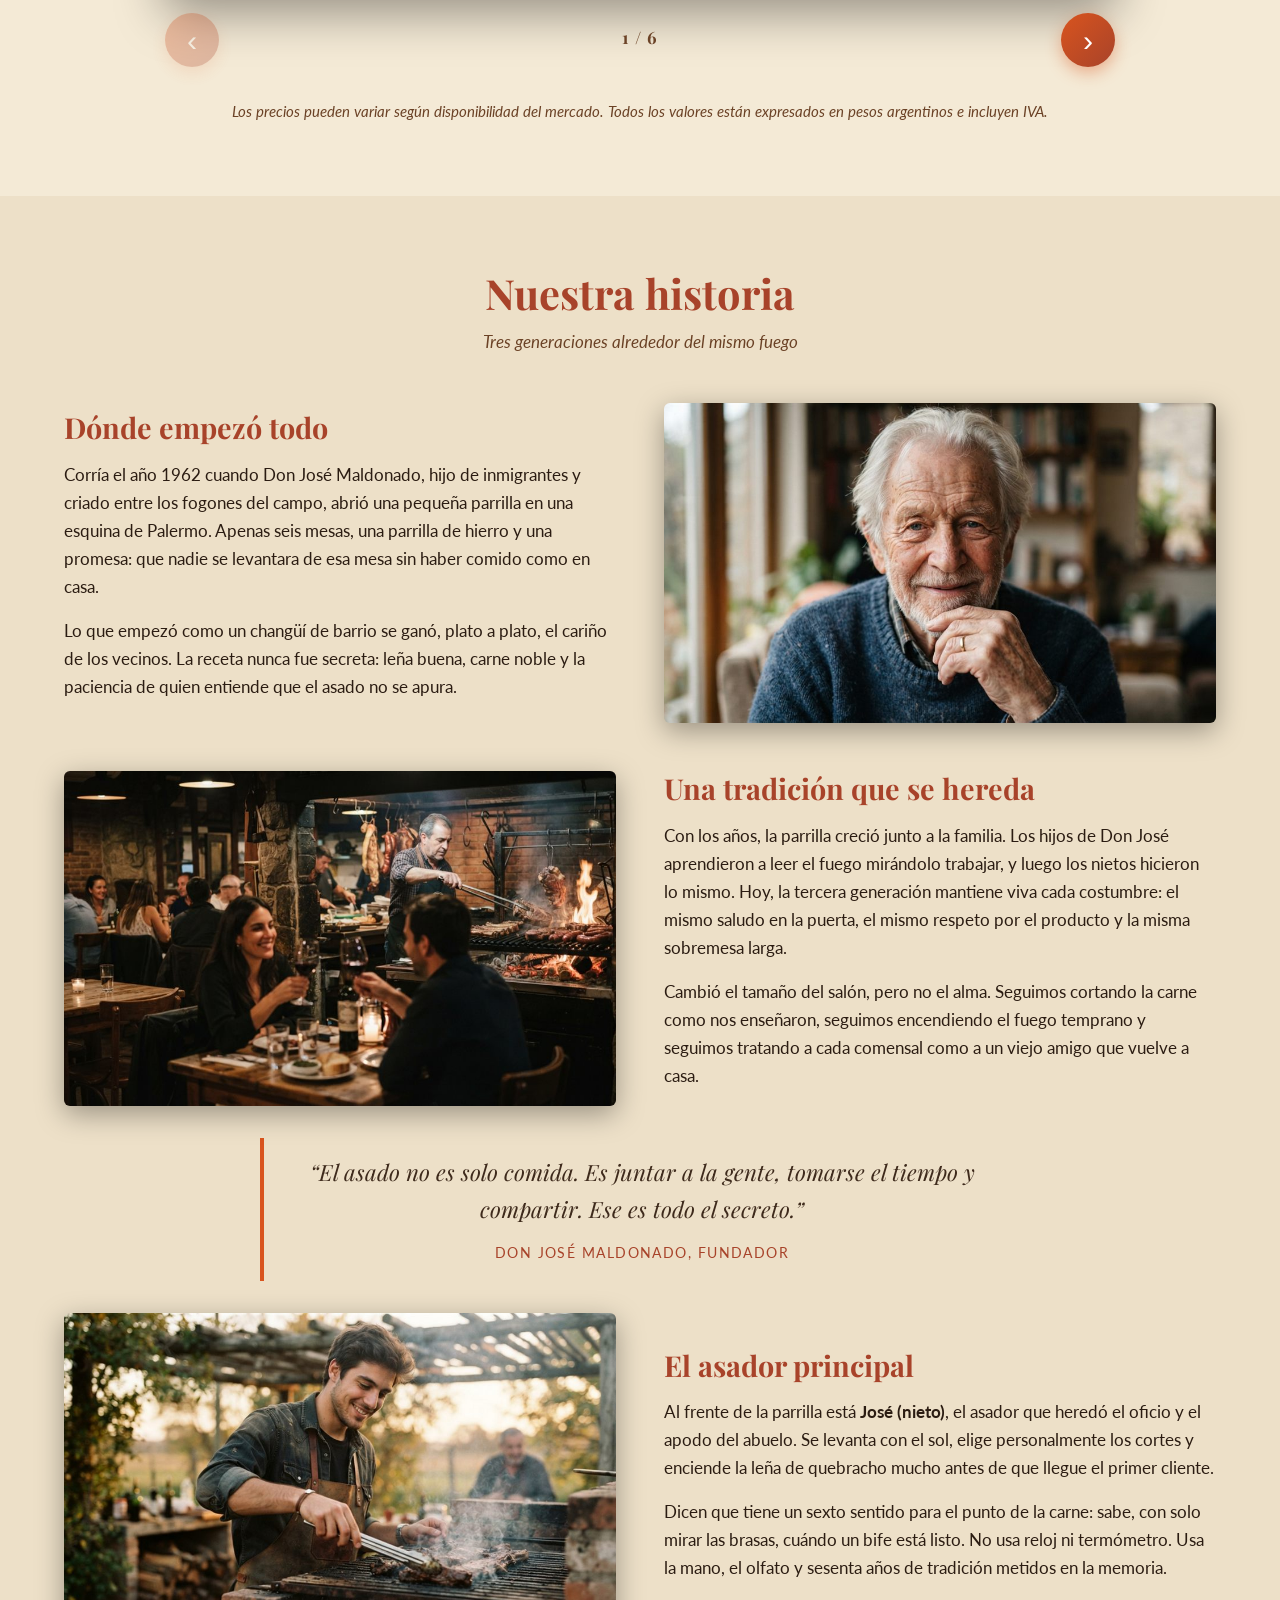
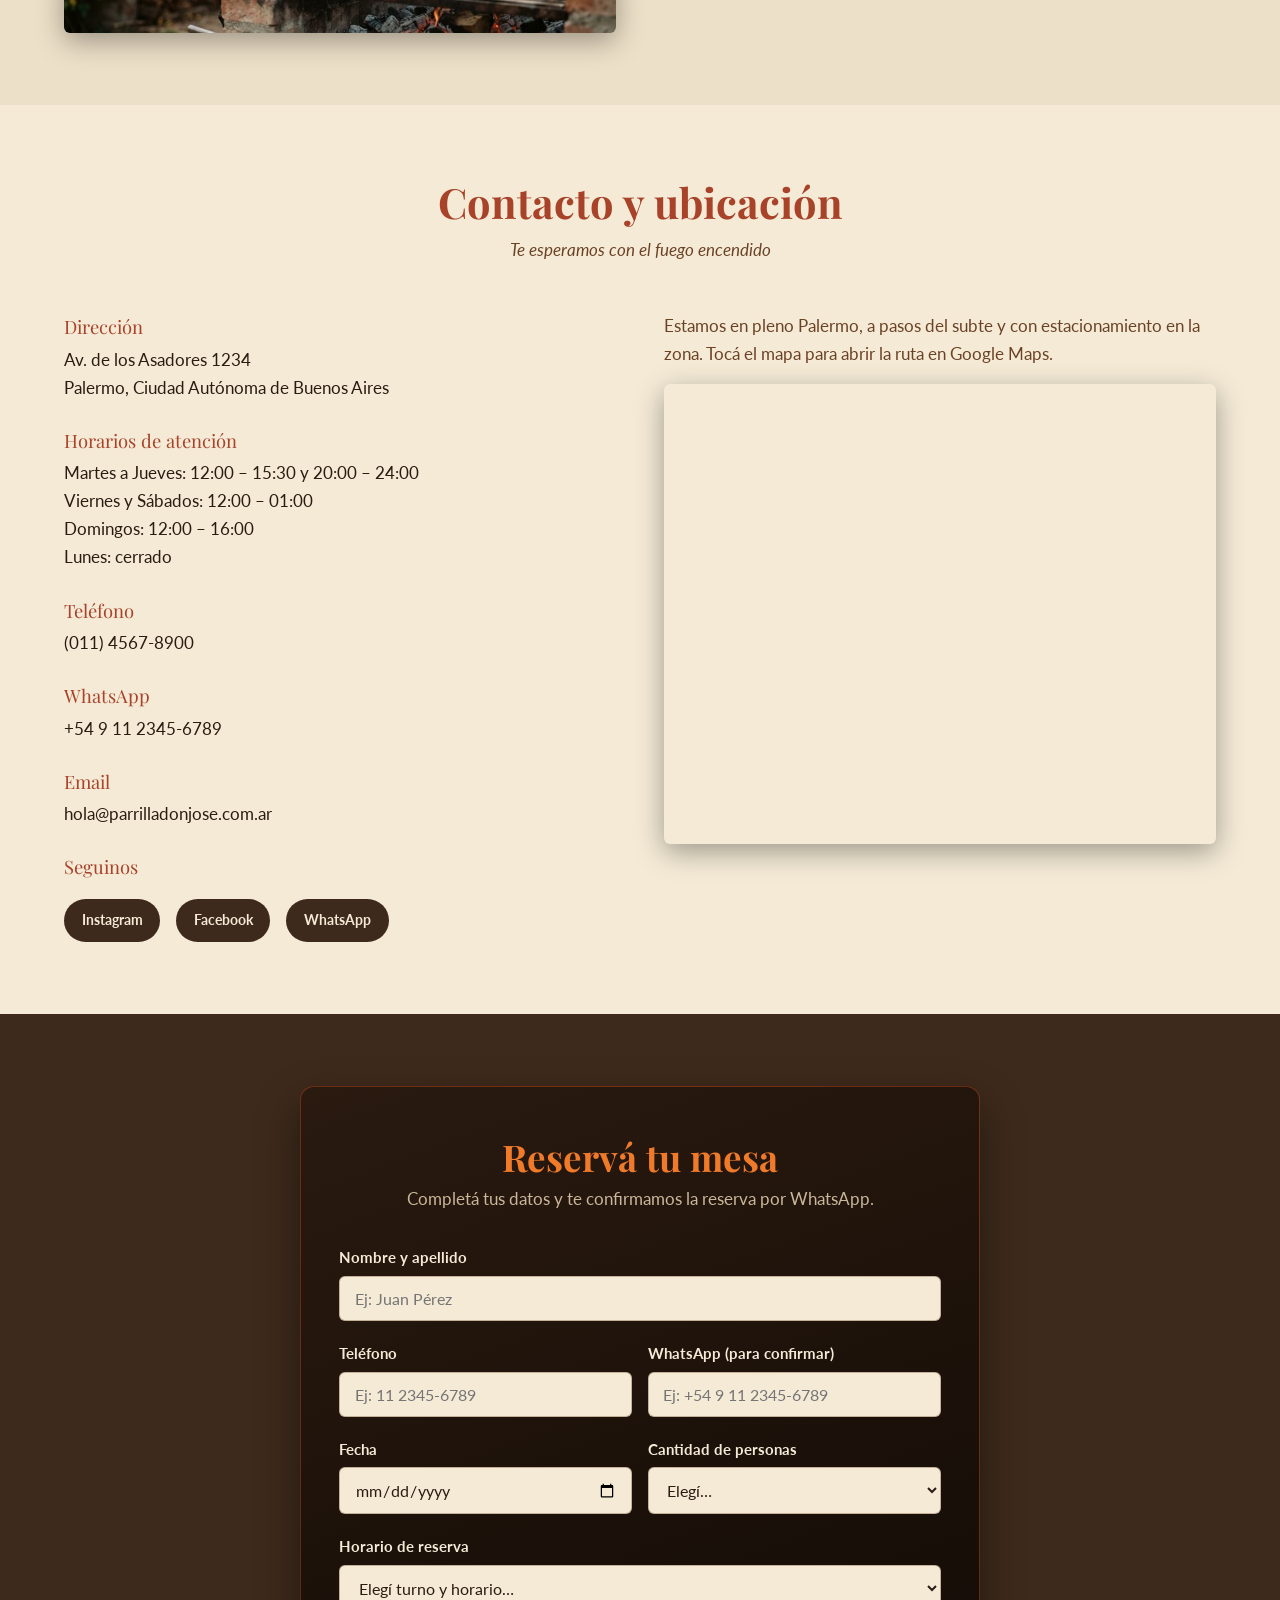
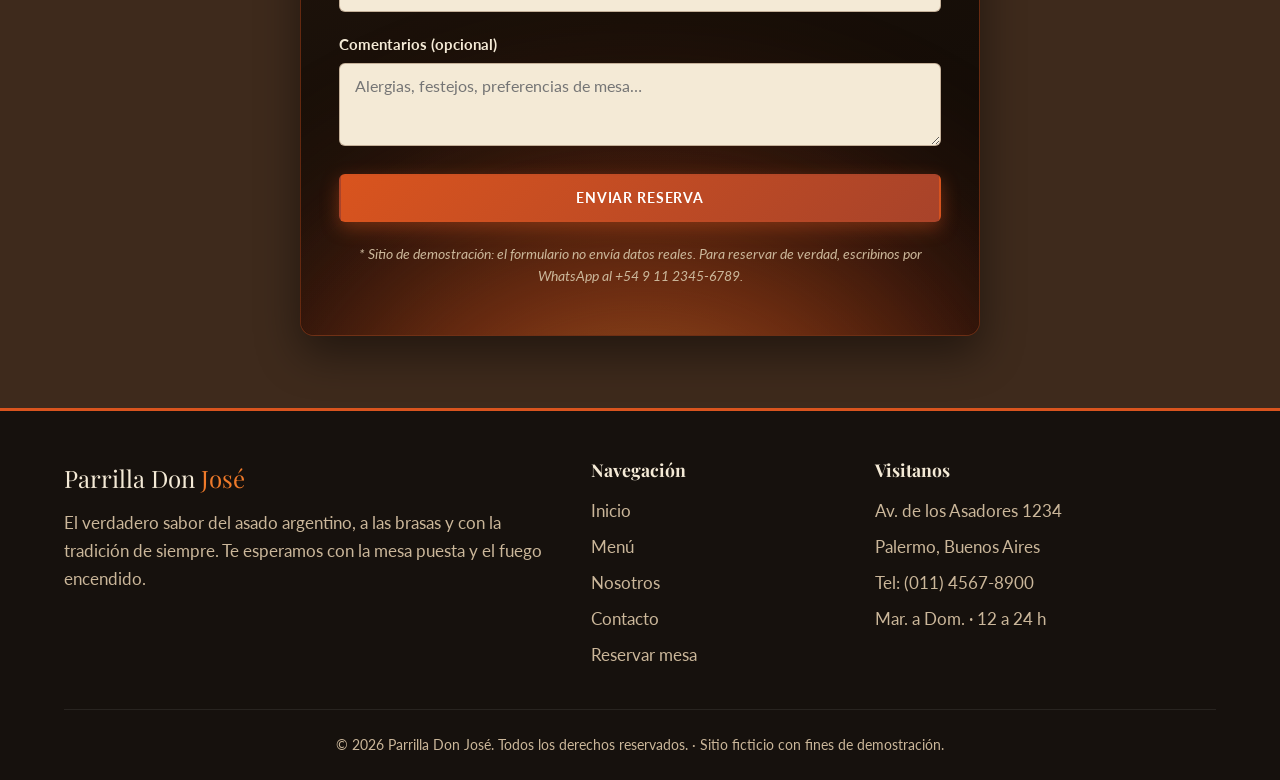
==== commit 255301b8: "Agrega fotos a Nuestra Historia y Por qué elegirnos - Nuestra Historia: fotos del fundador, la famil" ====
--- a/index.html
+++ b/index.html
@@ -135,14 +135,17 @@
           <p>Nada de gas ni atajos. Solo brasas de quebracho y el tiempo que cada corte necesita.</p>
         </div>
         <div class="valor">
+          <img src="images/valor-carne-seleccionada.jpg" onerror="this.onerror=null;this.src='images/valor-carne-seleccionada.svg'" alt="Corte de carne marmolada seleccionada" loading="lazy" decoding="async" class="valor__foto" />
           <h3 class="valor__titulo">Carne seleccionada</h3>
           <p>Trabajamos con productores de confianza para llevar a tu mesa cortes de primera calidad.</p>
         </div>
         <div class="valor">
+          <img src="images/valor-buena-mesa.jpg" onerror="this.onerror=null;this.src='images/valor-buena-mesa.svg'" alt="Mesa servida con vino y parrillada" loading="lazy" decoding="async" class="valor__foto" />
           <h3 class="valor__titulo">Buena mesa</h3>
           <p>Vinos argentinos, ambiente cálido y la sobremesa que solo un buen asado sabe regalar.</p>
         </div>
         <div class="valor">
+          <img src="images/valor-tradicion-familiar.jpg" onerror="this.onerror=null;this.src='images/valor-tradicion-familiar.svg'" alt="Familia reunida alrededor de la parrilla" loading="lazy" decoding="async" class="valor__foto" />
           <h3 class="valor__titulo">Tradición familiar</h3>
           <p>Tres generaciones cuidando el mismo secreto: cocinar como en casa, para tratarte como familia.</p>
         </div>
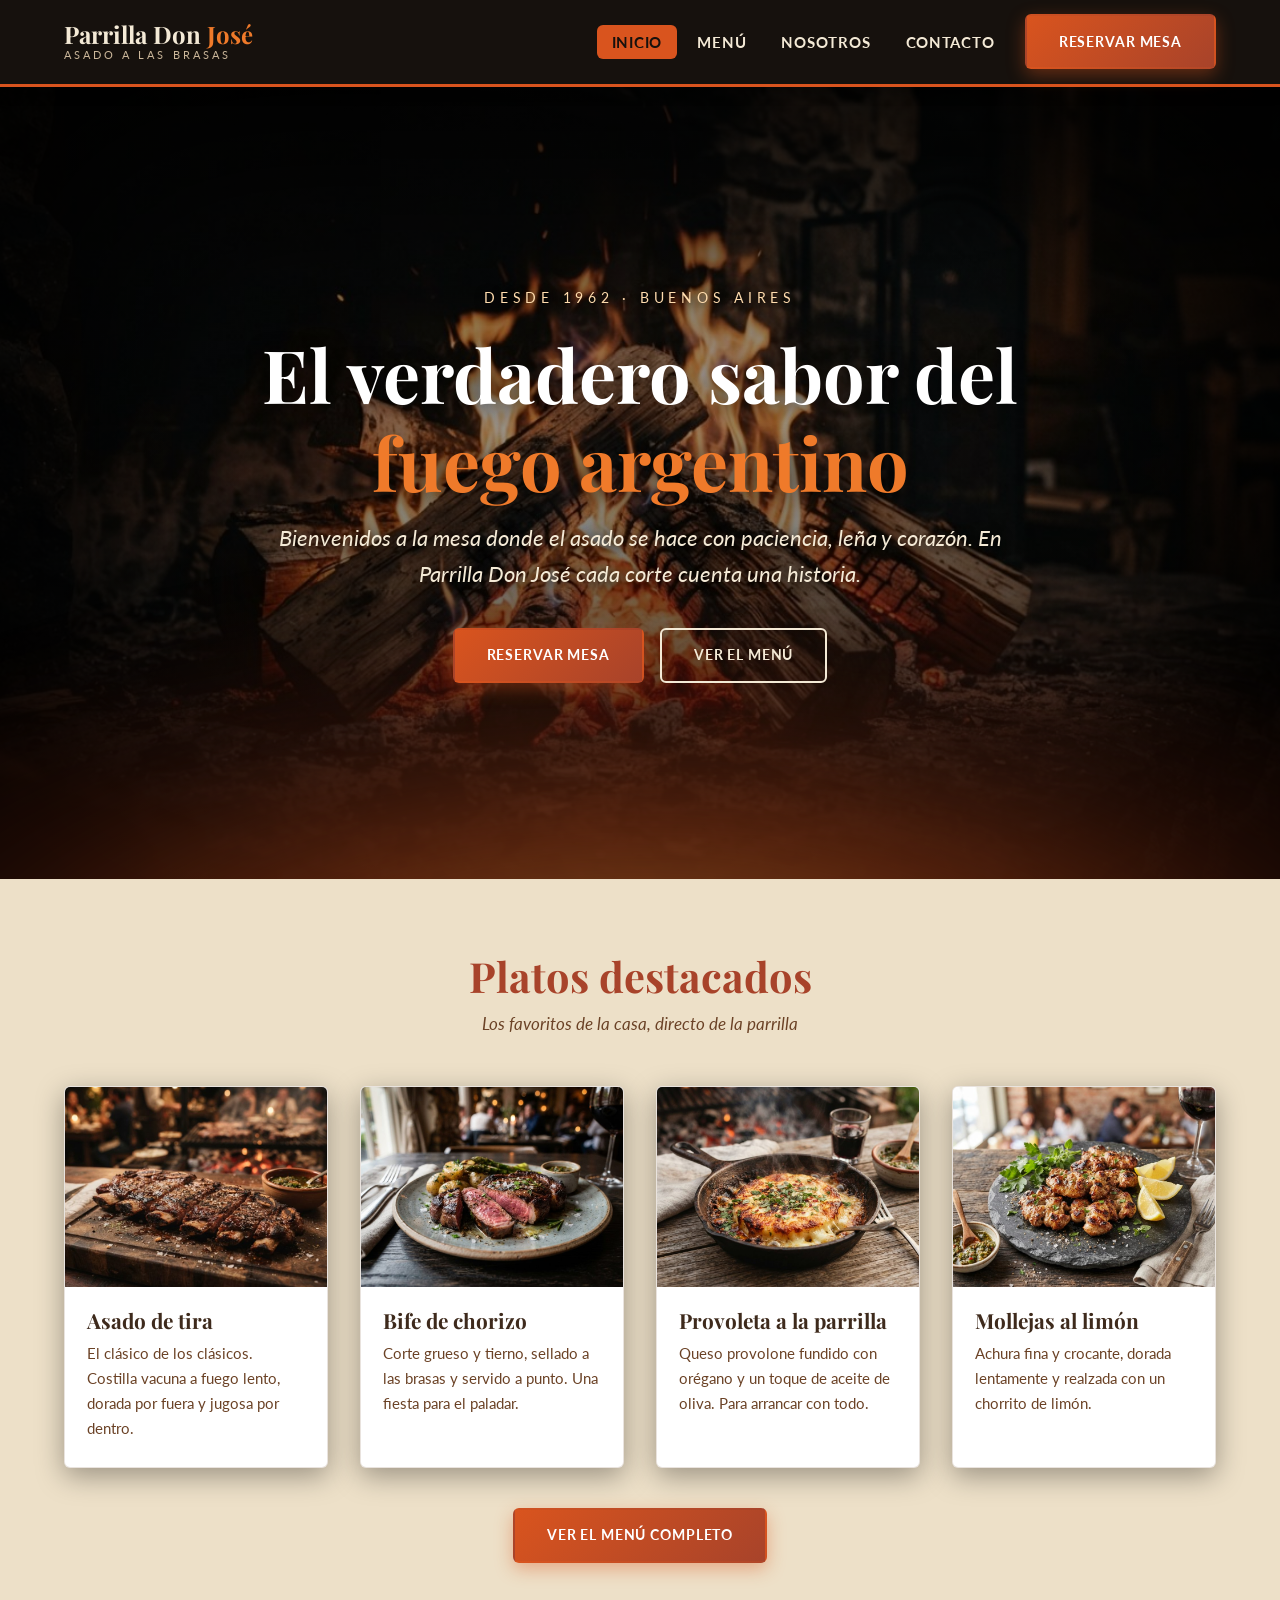
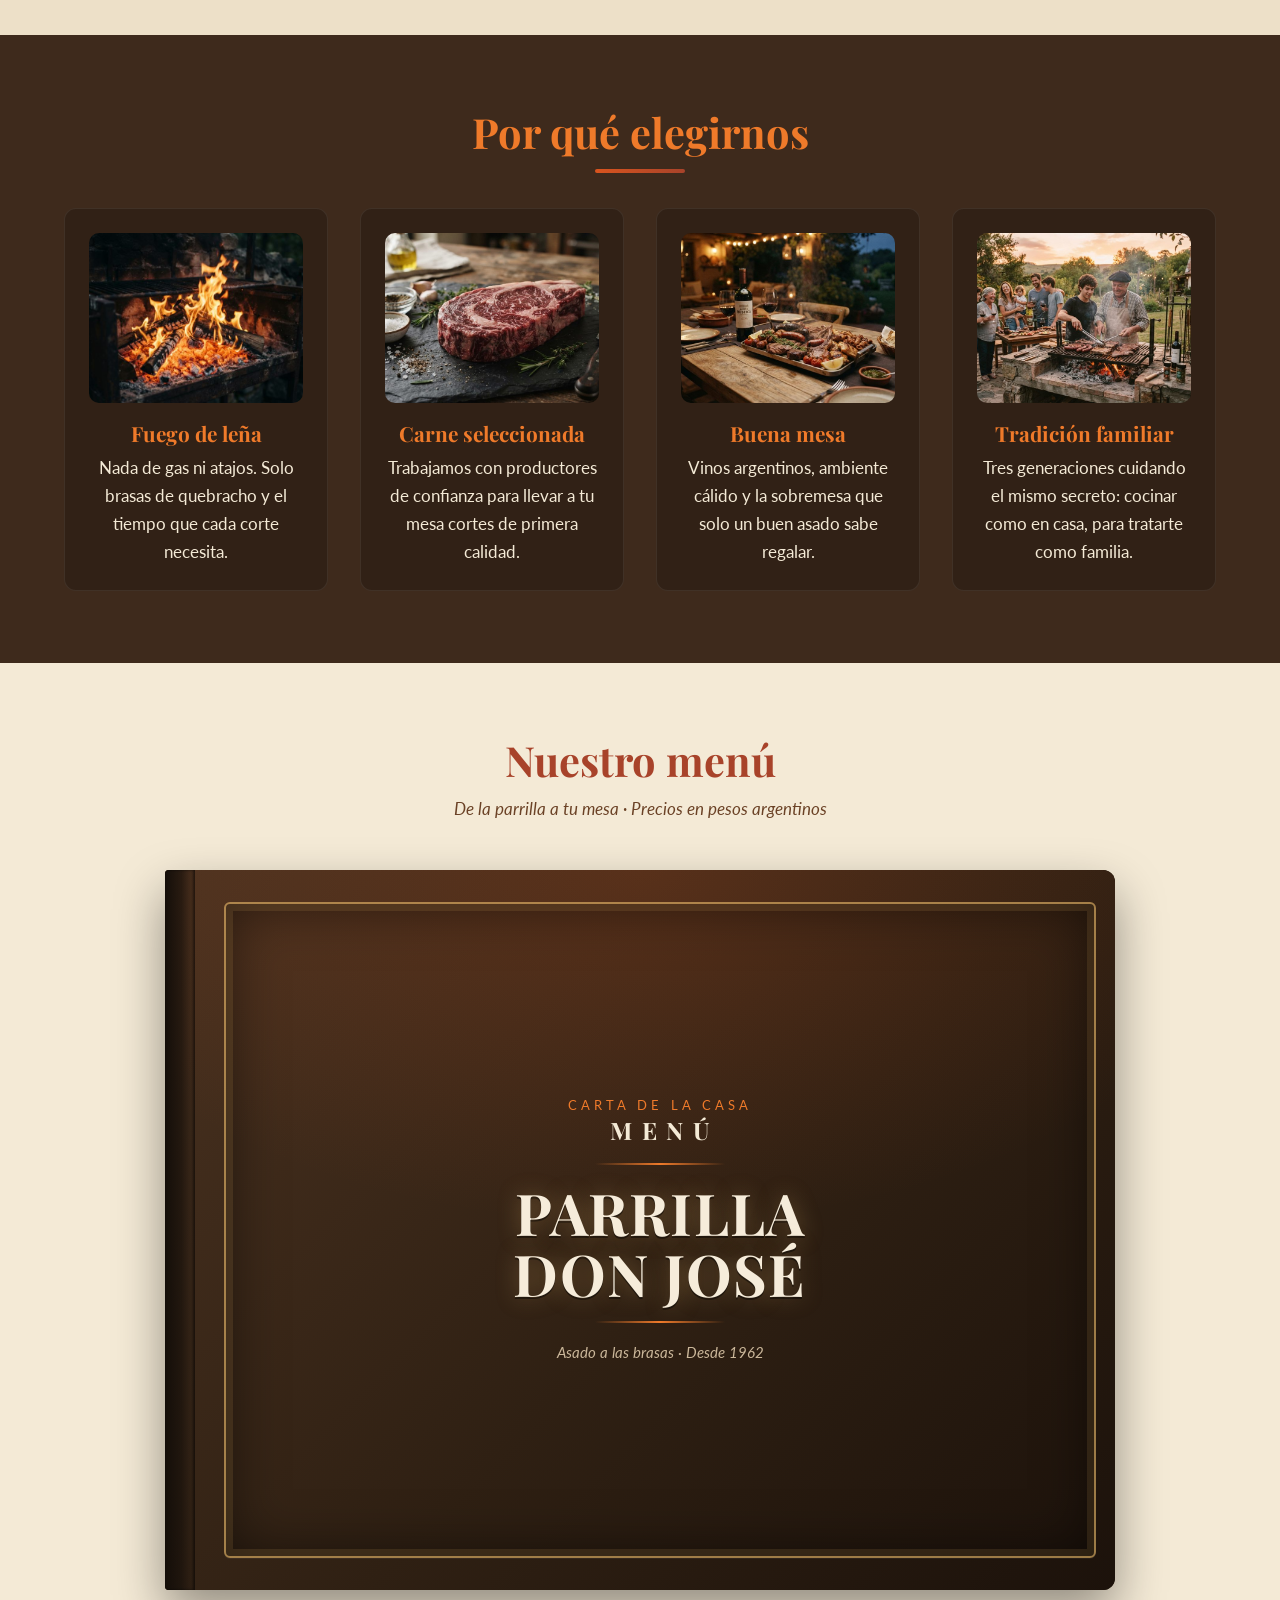
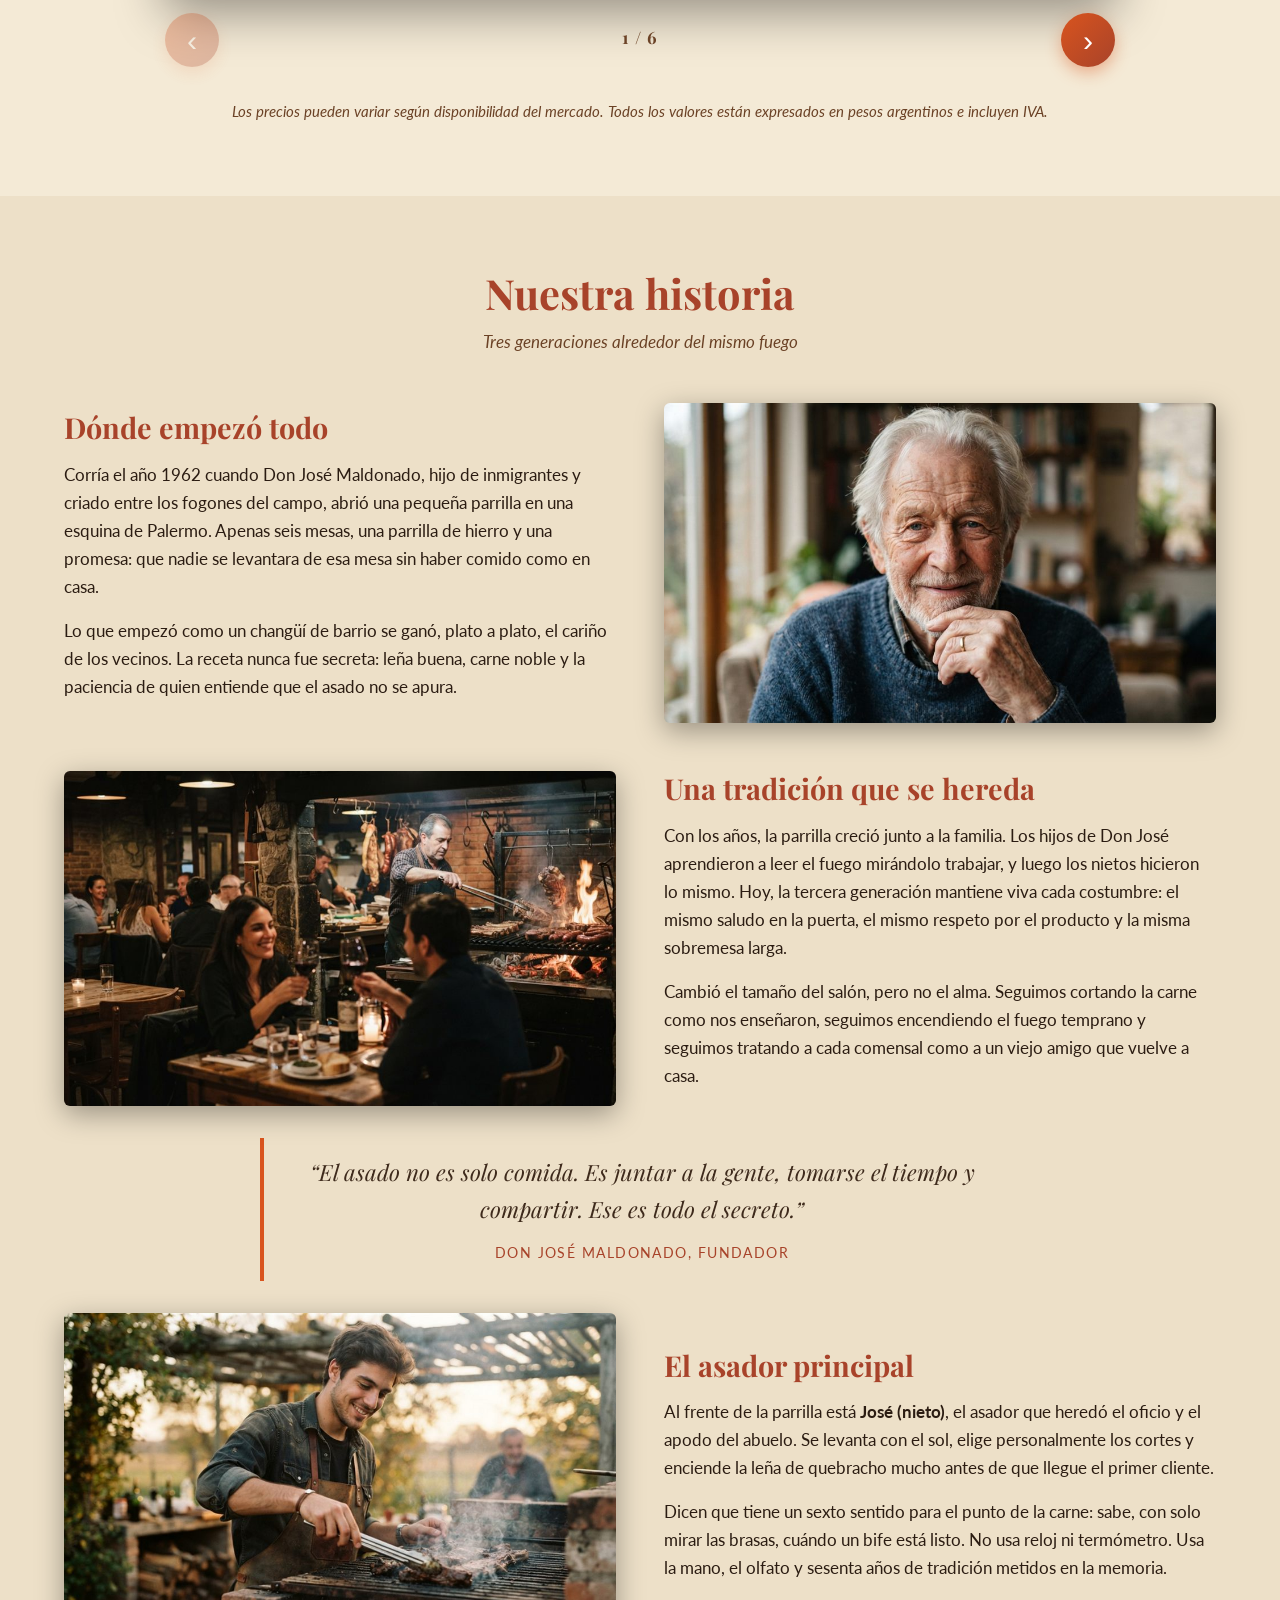
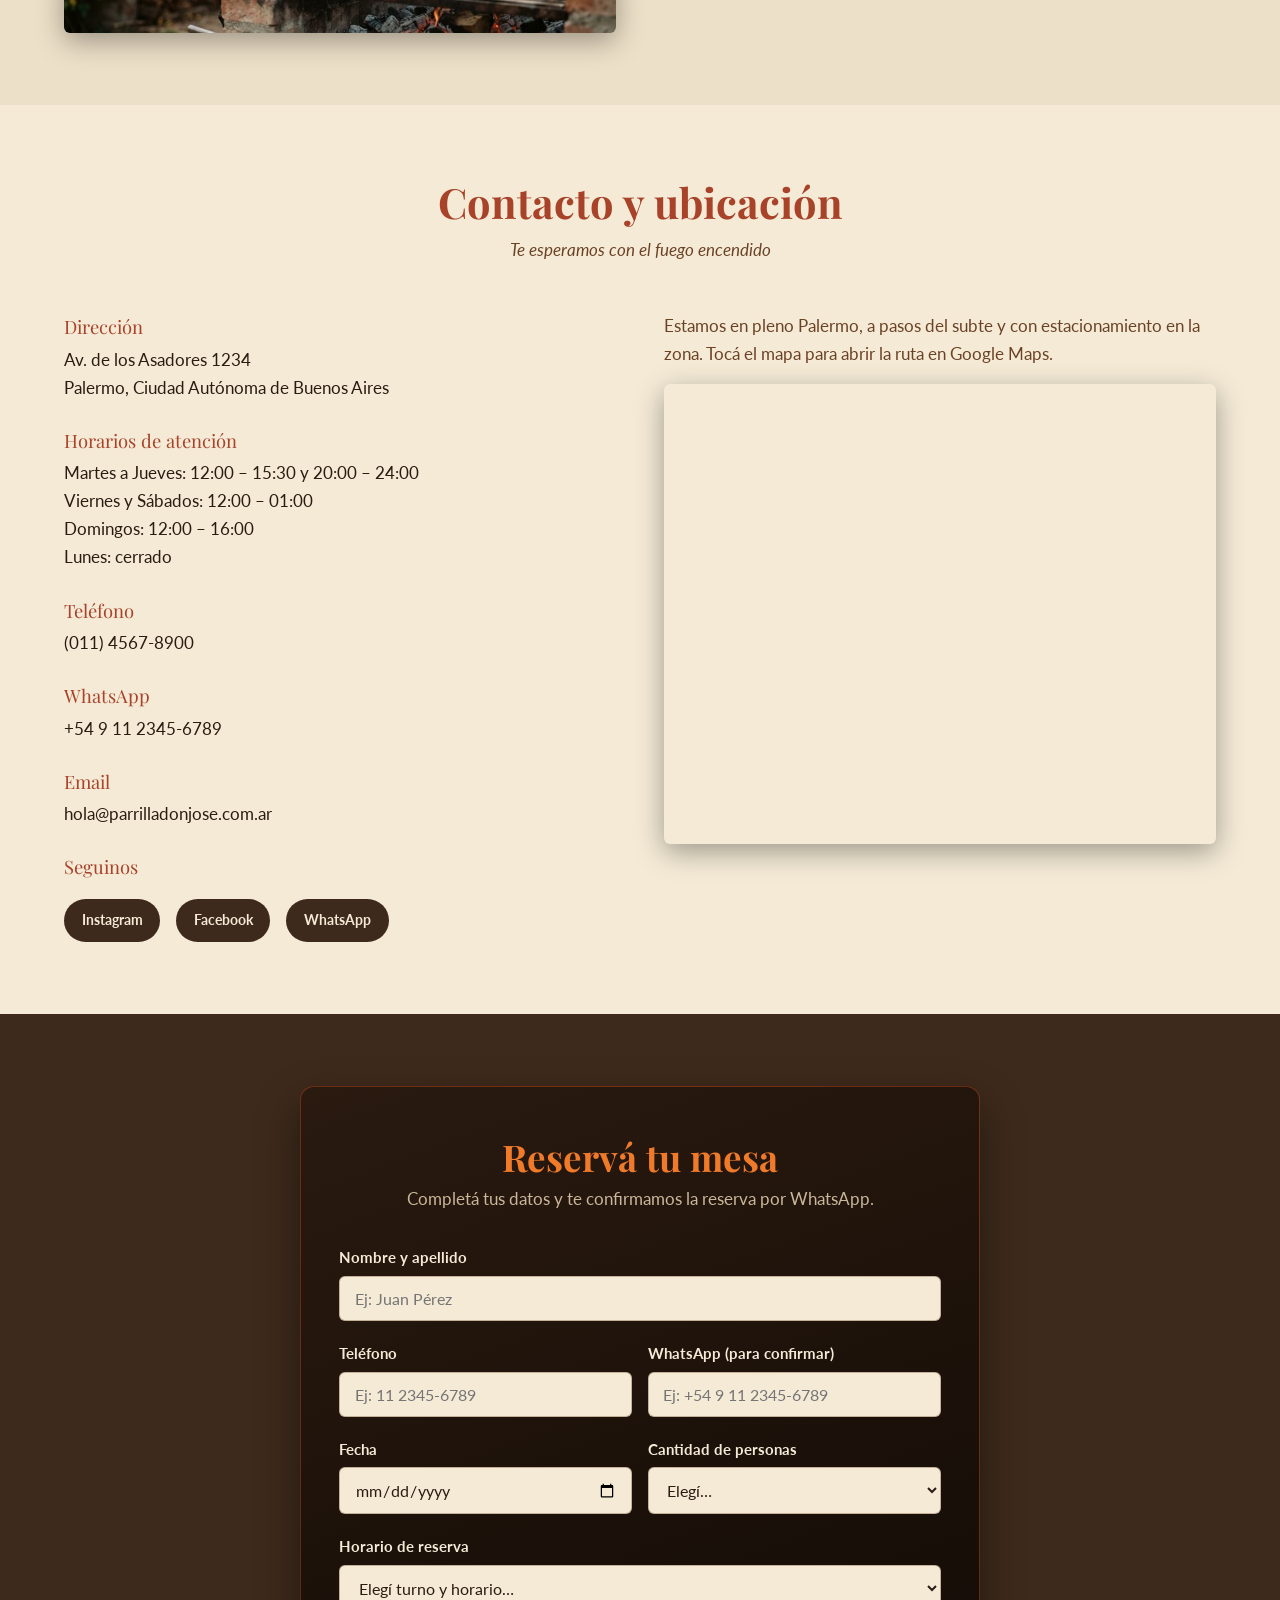
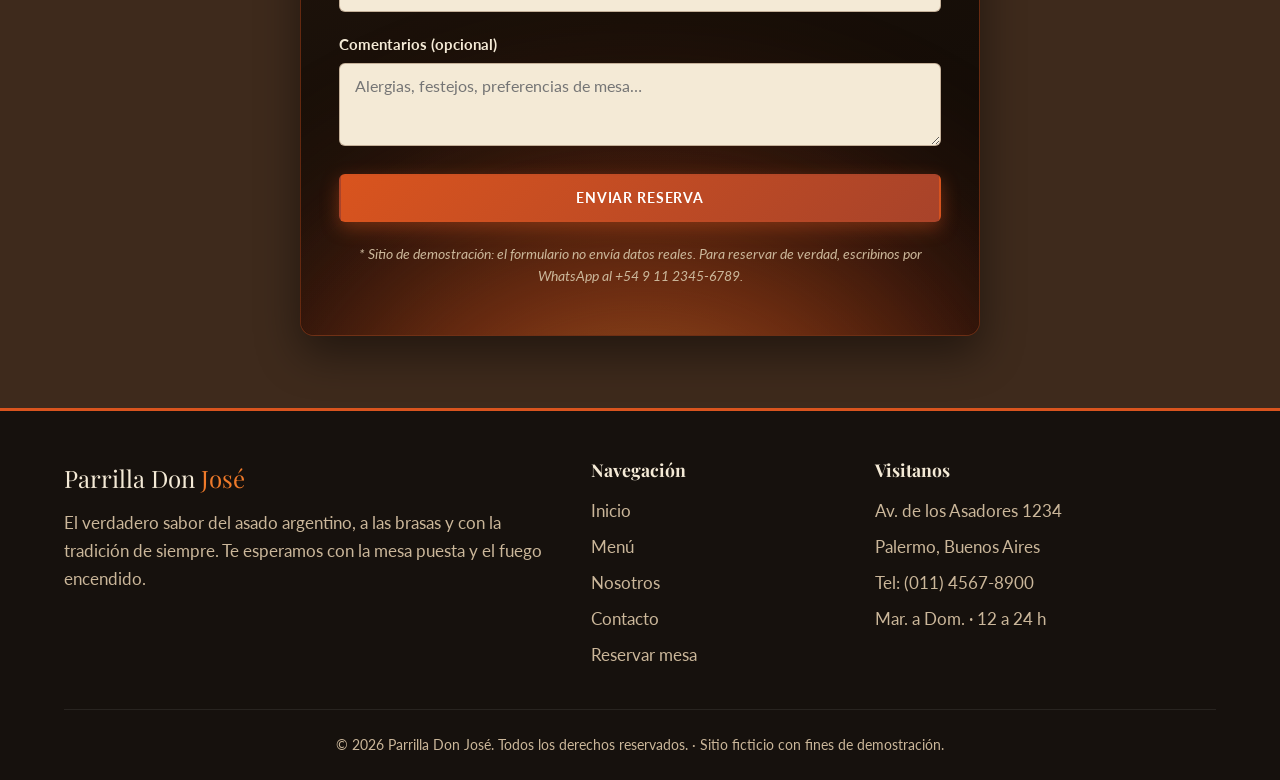
==== commit 95cb0940: "Hero: reemplaza la imagen animada por video de fuego en loop - Fondo del hero ahora es un video (vid" ====
--- a/index.html
+++ b/index.html
@@ -37,8 +37,15 @@
 
   <!-- ===================== Inicio / Hero ===================== -->
   <section class="hero" id="inicio">
-    <!-- Fondo: foto de fuego animada (zoom + parpadeo) con brasas ascendentes -->
-    <div class="hero__bg" aria-hidden="true"></div>
+    <!-- Fondo: video de fuego en loop sin cortes (crossfade entre dos videos) -->
+    <div class="hero__bg" aria-hidden="true">
+      <video class="hero__video hero__video--a" autoplay muted loop playsinline preload="auto" poster="images/hero-fuego.jpg">
+        <source src="videos/hero-fuego.mp4" type="video/mp4" />
+      </video>
+      <video class="hero__video hero__video--b" muted playsinline preload="auto">
+        <source src="videos/hero-fuego.mp4" type="video/mp4" />
+      </video>
+    </div>
     <div class="hero__fuego" aria-hidden="true">
       <div class="hero__lecho"></div>
       <span class="hero__brasa" style="--x:6%;  --s:3px; --d:8s;   --delay:0s;   --dx:24px;  --blur:1.5px; --op:.6"></span>
--- a/css/styles.css
+++ b/css/styles.css
@@ -309,8 +309,7 @@
   padding: 5rem 1rem;
 }
 
-/* Fondo: foto de fuego con zoom lento y parpadeo (imagen animada por CSS).
-   Compatible con PC, Android e iOS; sin video = liviano y sin autoplay. */
+/* Fondo: video de fuego que llena el hero (object-fit: cover). */
 .hero__bg {
   position: absolute;
   inset: 0;
@@ -318,35 +317,29 @@
   overflow: hidden;
   background-color: #0a0705;
 }
-.hero__bg::before {
-  content: '';
+.hero__video {
   position: absolute;
-  inset: -6%;
-  background: url('../images/hero-fuego.jpg') center/cover no-repeat;
-  transform-origin: center;
-  animation: hero-zoom 24s ease-in-out infinite alternate,
-             hero-flicker 4s ease-in-out infinite;
-  will-change: transform, filter;
-}
-/* Oscurecido para que el texto sea legible sobre el fuego */
+  inset: 0;
+  width: 100%;
+  height: 100%;
+  object-fit: cover;
+  object-position: center;
+  transition: opacity 0.8s linear;
+}
+/* Segundo video (para el crossfade del loop): arranca invisible */
+.hero__video--b {
+  opacity: 0;
+}
+/* Oscurecido para que el texto sea legible sobre el video de fuego */
 .hero__bg::after {
   content: '';
   position: absolute;
   inset: 0;
+  z-index: 1;
+  pointer-events: none;
   background:
-    linear-gradient(180deg, rgba(8, 5, 3, 0.55) 0%, rgba(8, 5, 3, 0.32) 38%, rgba(8, 5, 3, 0.74) 100%),
-    radial-gradient(120% 95% at 50% 42%, rgba(0, 0, 0, 0) 26%, rgba(0, 0, 0, 0.5) 100%);
-}
-
-@keyframes hero-zoom {
-  from { transform: scale(1.06) translate(0, 0); }
-  to   { transform: scale(1.16) translate(-1.5%, -1.2%); }
-}
-@keyframes hero-flicker {
-  0%, 100% { filter: brightness(1)    saturate(1.05); }
-  25%      { filter: brightness(1.09) saturate(1.16); }
-  50%      { filter: brightness(0.95) saturate(1); }
-  75%      { filter: brightness(1.05) saturate(1.12); }
+    linear-gradient(180deg, rgba(8, 5, 3, 0.6) 0%, rgba(8, 5, 3, 0.38) 38%, rgba(8, 5, 3, 0.78) 100%),
+    radial-gradient(120% 95% at 50% 42%, rgba(0, 0, 0, 0) 24%, rgba(0, 0, 0, 0.55) 100%);
 }
 
 /* Viñeta para oscurecer los bordes y dar profundidad cinematográfica */
@@ -431,7 +424,6 @@
   }
   .hero__brasa { opacity: 0; }
   .hero__lecho { opacity: 0.85; }
-  .hero__bg::before { animation: none; }
 }
 
 .hero__eyebrow {
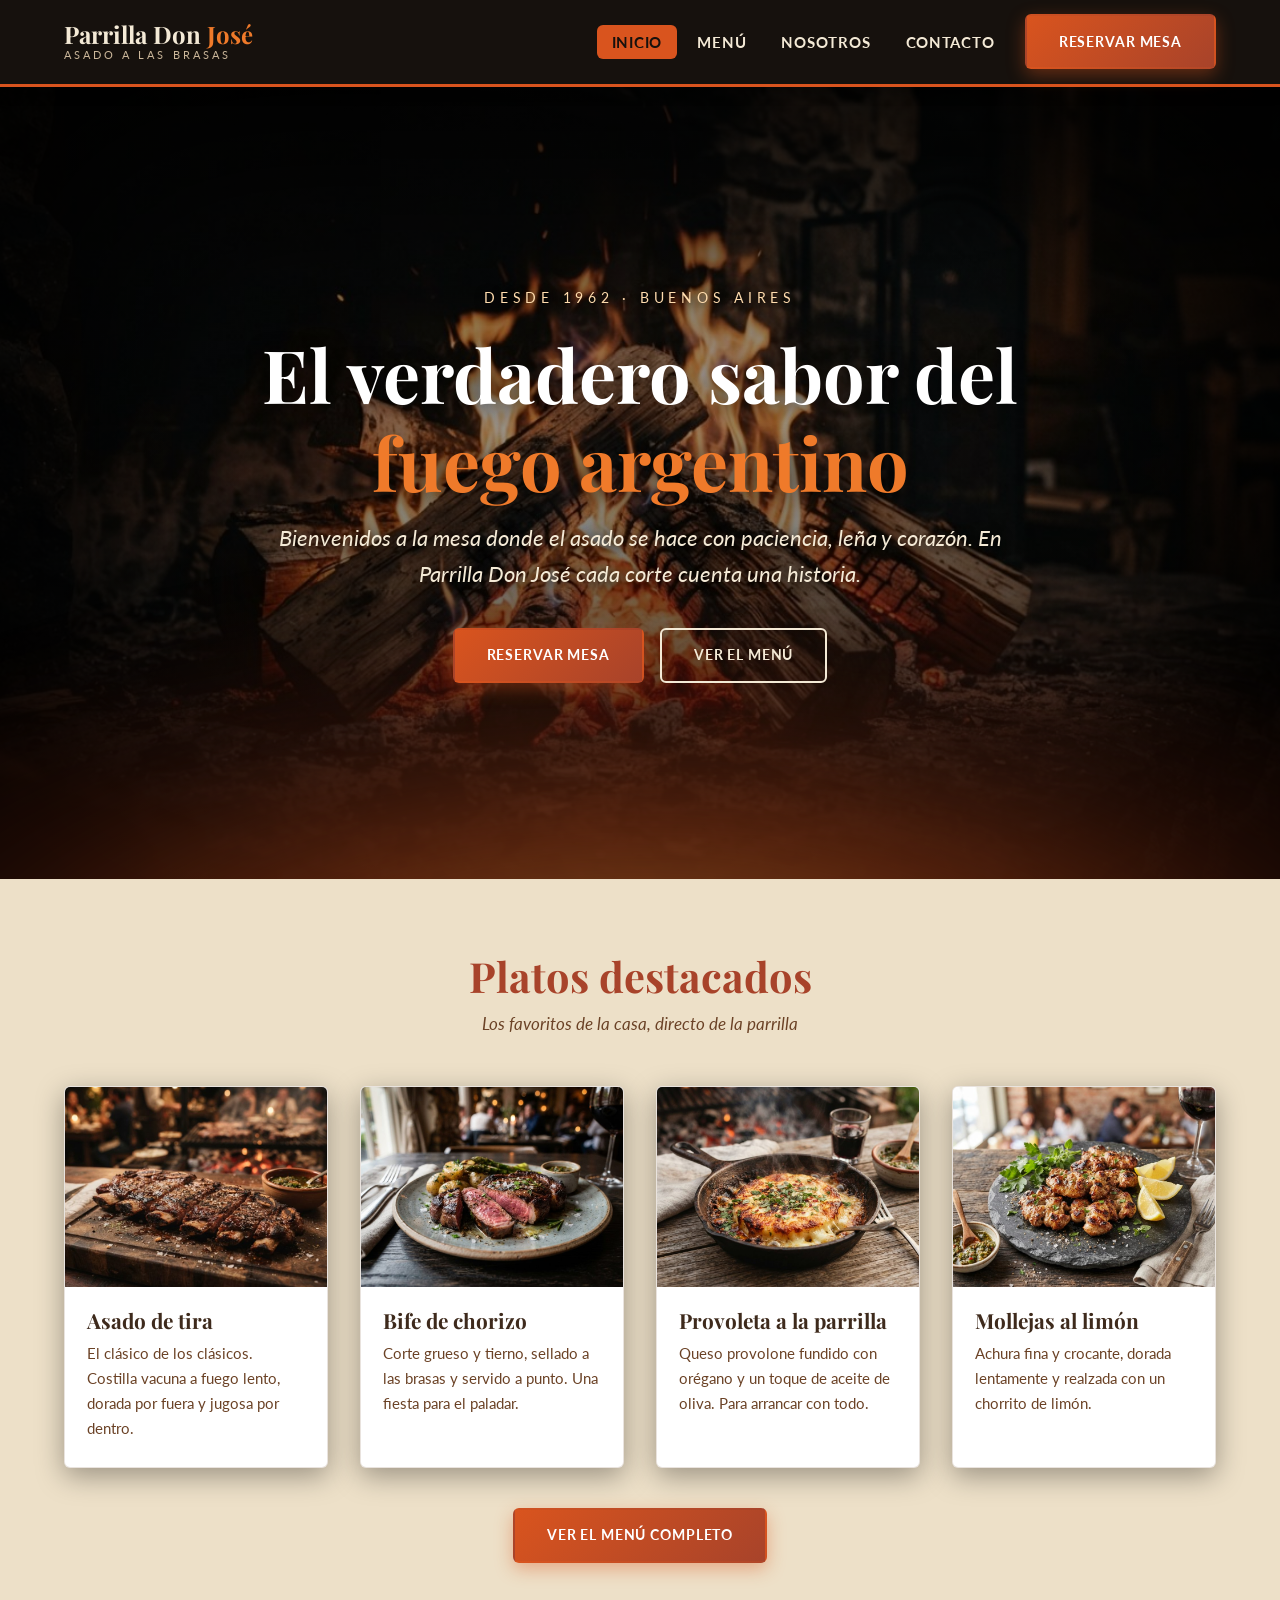
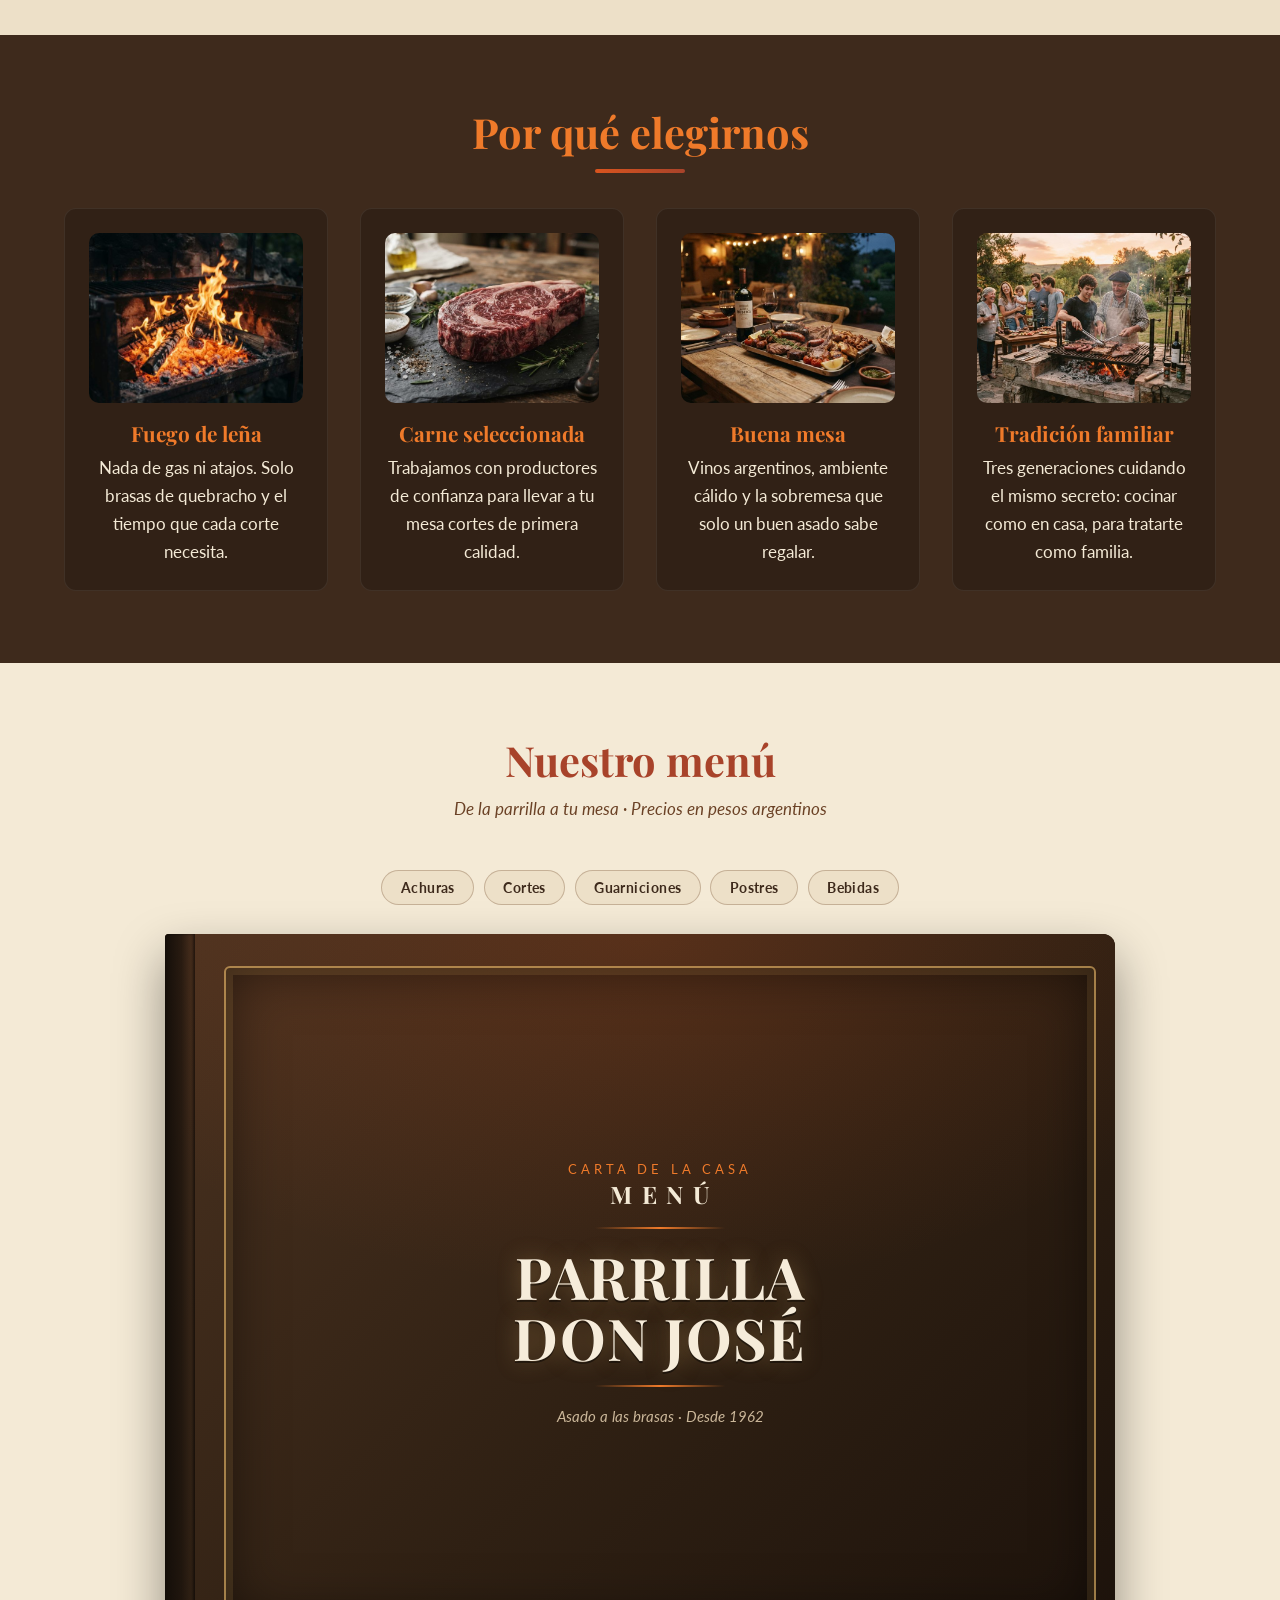
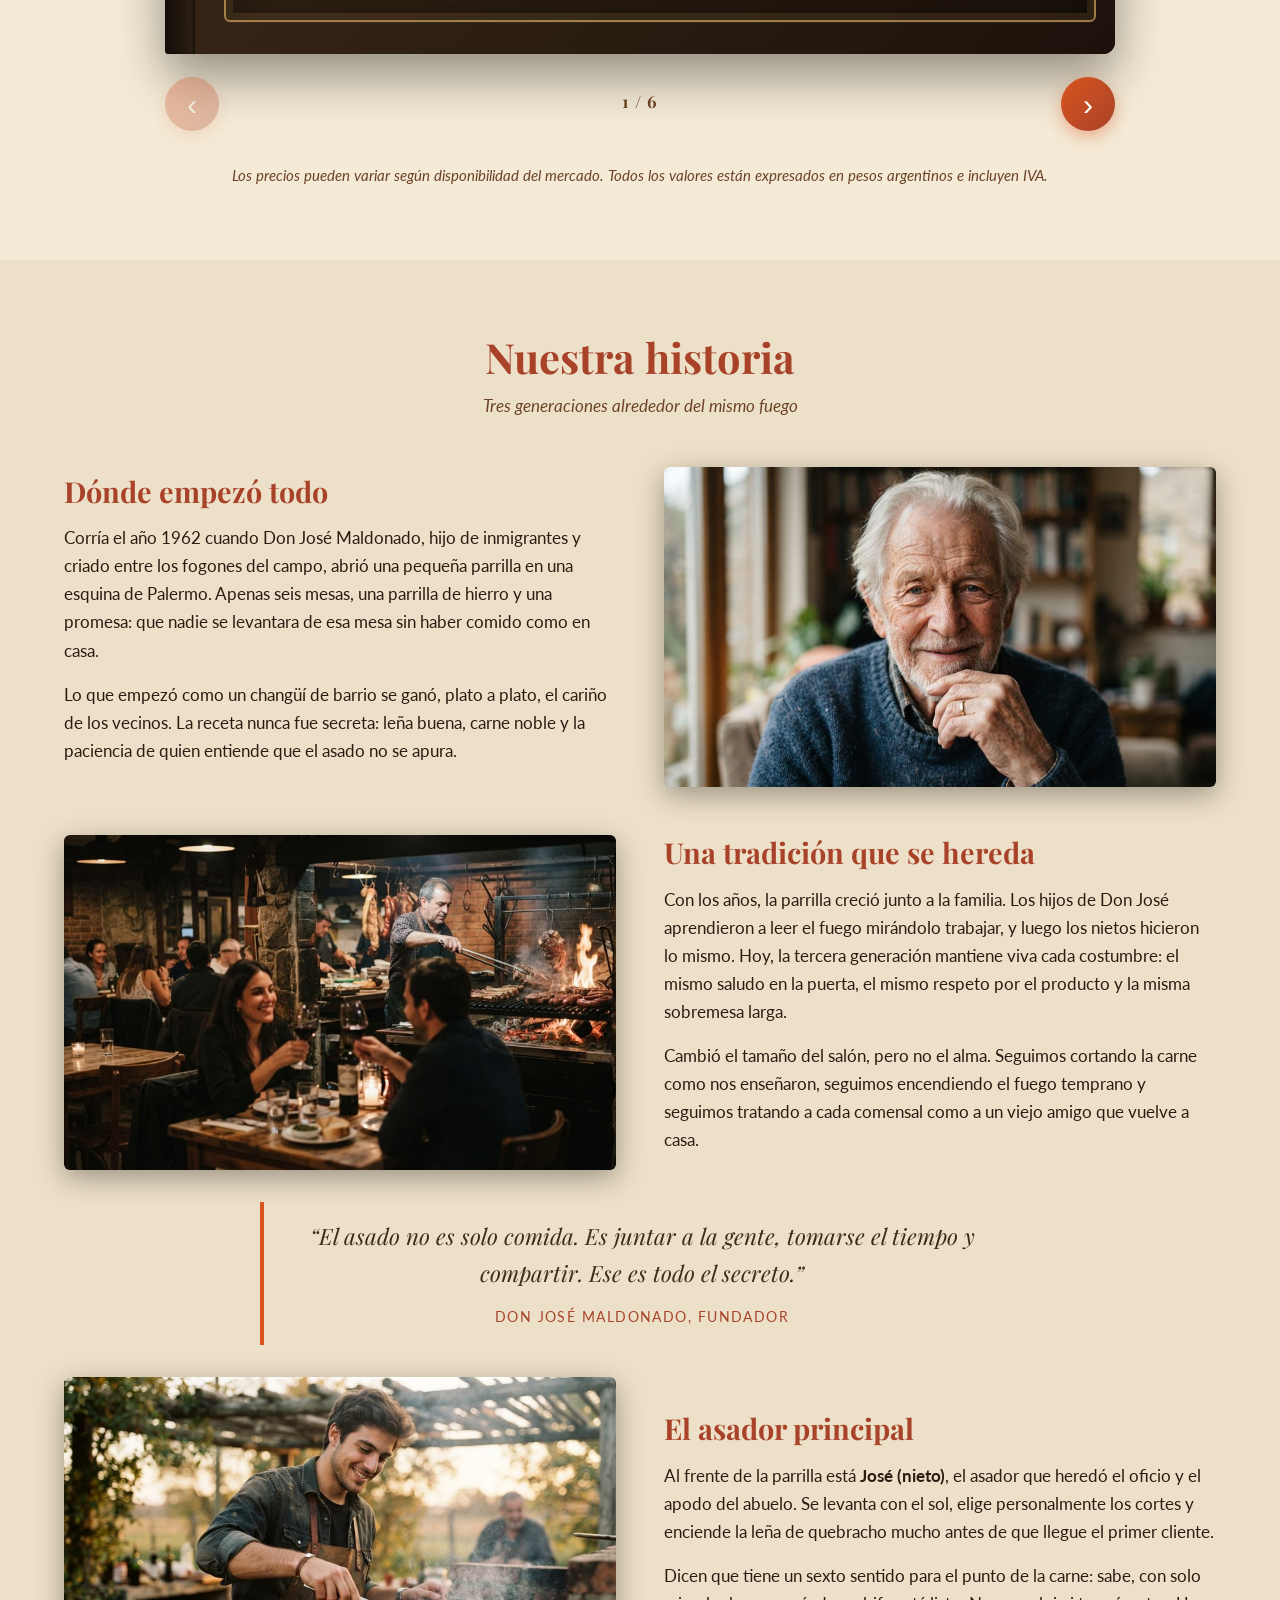
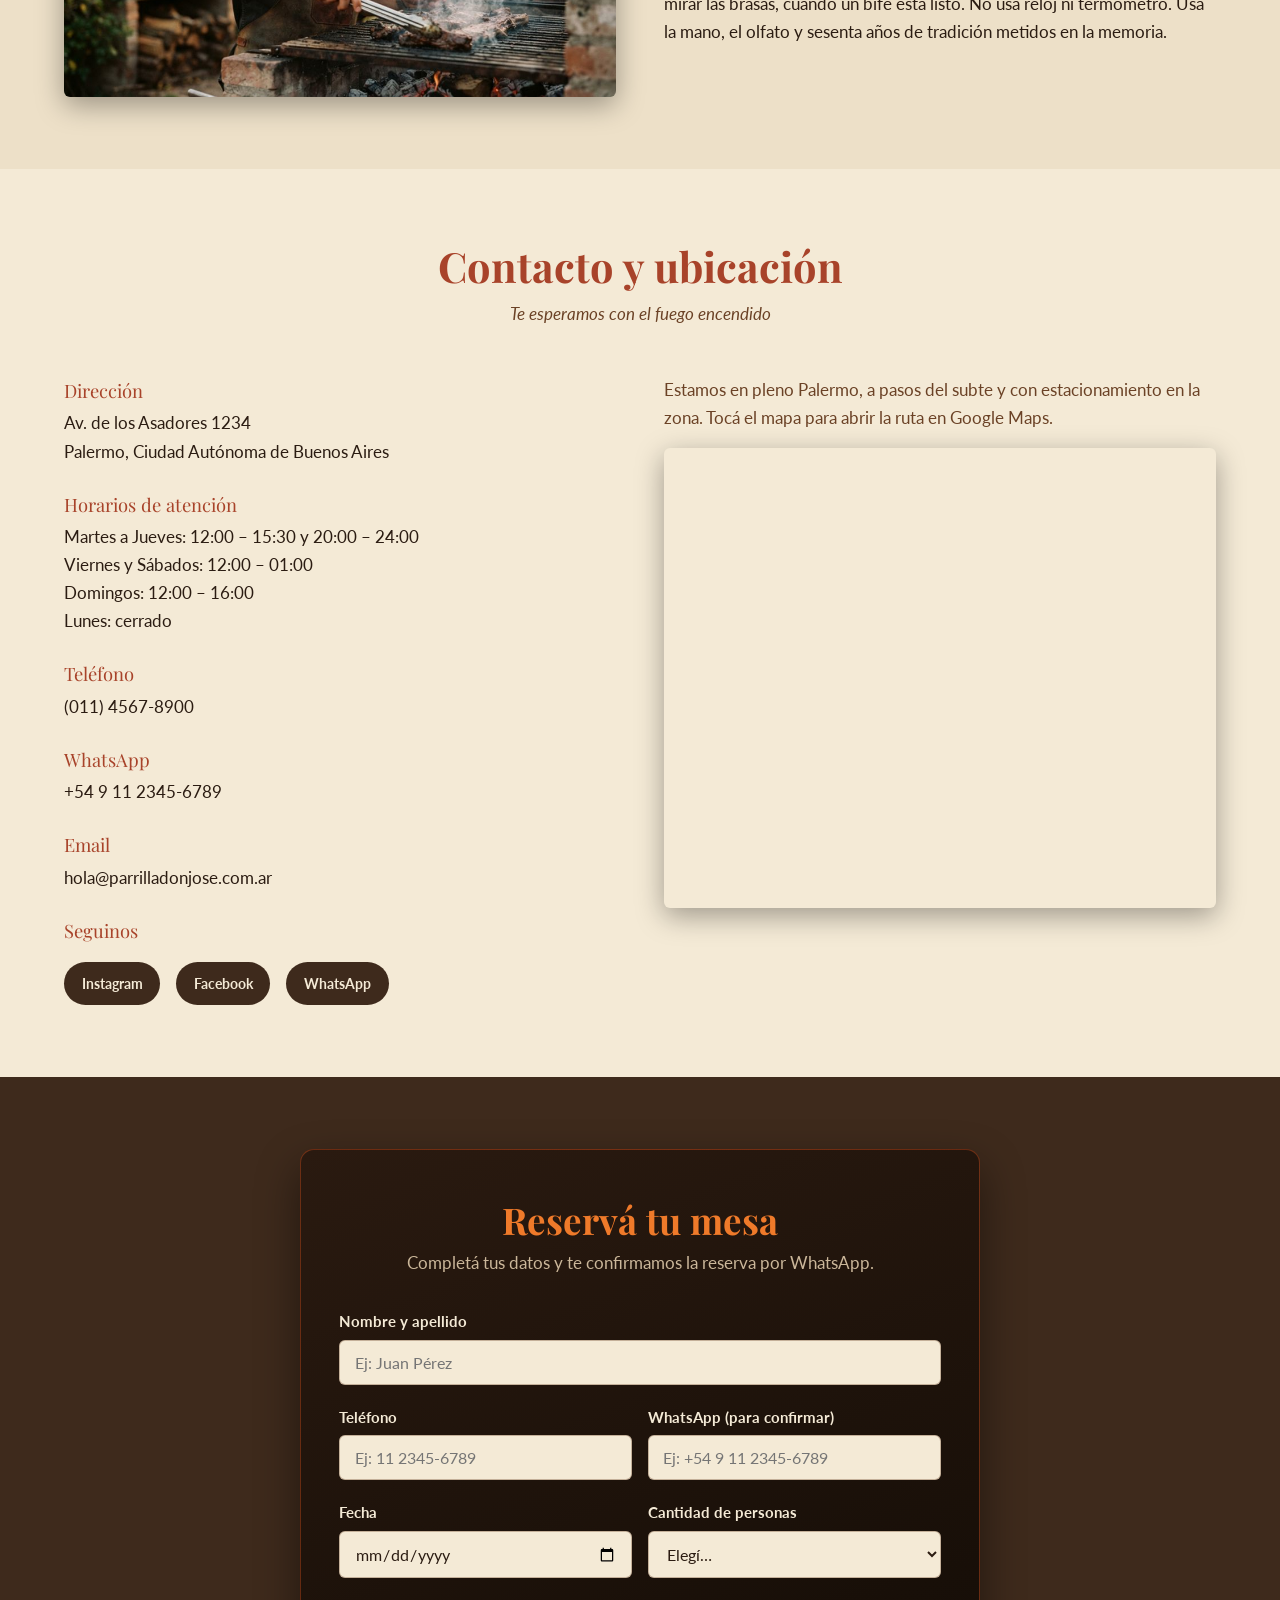
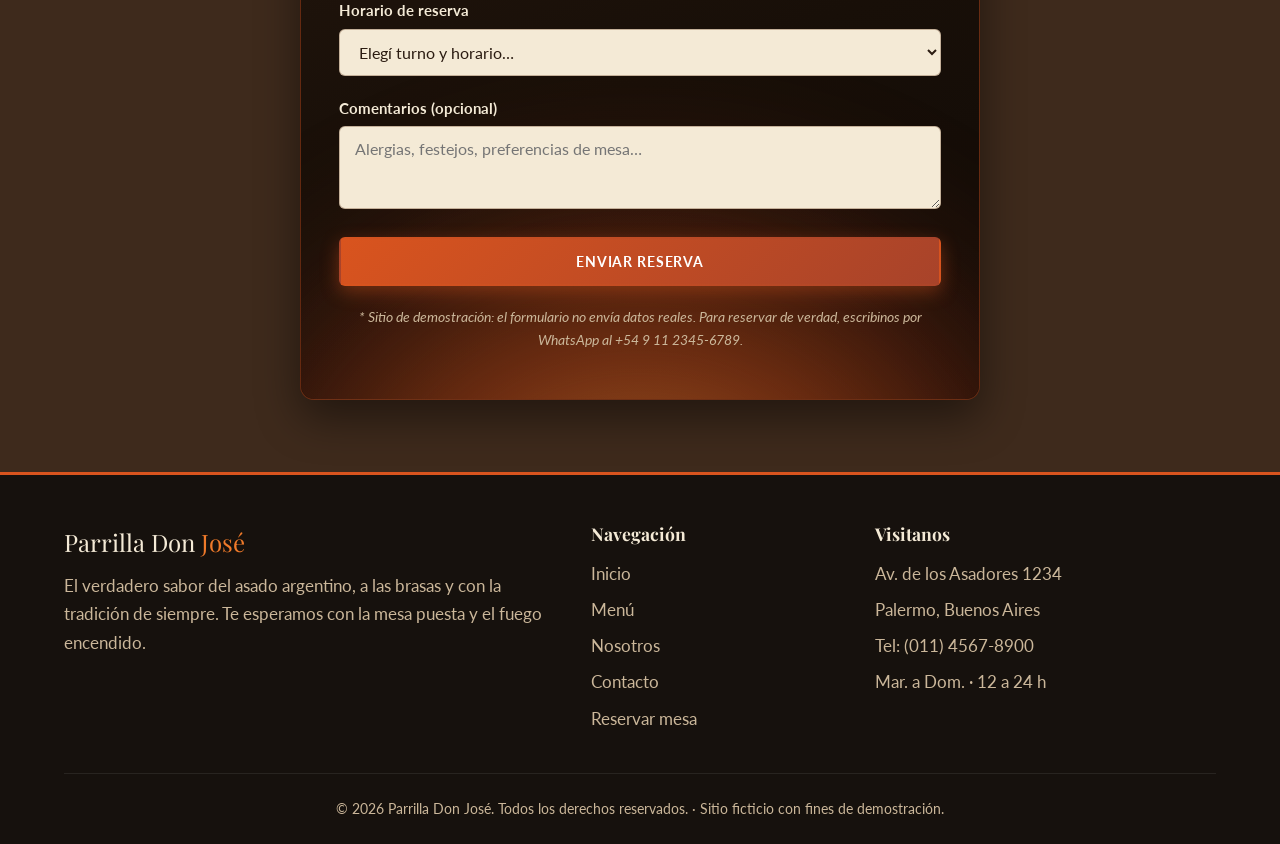
==== commit e209af85: "Menú: índice rápido de categorías arriba de la carta Agrega chips (Achuras, Cortes, Guarniciones, Po" ====
--- a/index.html
+++ b/index.html
@@ -165,6 +165,15 @@
     <h2 class="titulo-seccion">Nuestro menú</h2>
     <p class="subtitulo-seccion">De la parrilla a tu mesa · Precios en pesos argentinos</p>
 
+    <!-- Índice rápido de categorías (salta a la página del libro) -->
+    <div class="carta-tabs" aria-label="Categorías del menú">
+      <button class="carta-tab" type="button" data-pagina="1">Achuras</button>
+      <button class="carta-tab" type="button" data-pagina="2">Cortes</button>
+      <button class="carta-tab" type="button" data-pagina="3">Guarniciones</button>
+      <button class="carta-tab" type="button" data-pagina="4">Postres</button>
+      <button class="carta-tab" type="button" data-pagina="5">Bebidas</button>
+    </div>
+
     <div class="libro" id="libro-menu">
       <div class="libro__hojas">
 
--- a/css/styles.css
+++ b/css/styles.css
@@ -681,6 +681,47 @@
 /* ==========================================================================
    Menú tipo libro (flipbook)
    ========================================================================== */
+
+/* Índice rápido de categorías (arriba del libro) */
+.carta-tabs {
+  display: flex;
+  flex-wrap: wrap;
+  justify-content: center;
+  gap: 0.6rem;
+  max-width: 950px;
+  margin: 0 auto 1.8rem;
+}
+
+.carta-tab {
+  font-family: var(--font-texto);
+  font-weight: 700;
+  font-size: 0.9rem;
+  letter-spacing: 0.03em;
+  color: var(--madera);
+  background: var(--crema-suave);
+  border: 1px solid rgba(107, 66, 38, 0.3);
+  border-radius: 50px;
+  padding: 0.5rem 1.15rem;
+  cursor: pointer;
+  transition: all var(--transicion);
+}
+
+.carta-tab:hover {
+  border-color: var(--brasa);
+  color: var(--brasa);
+}
+
+.carta-tab--activa {
+  background: linear-gradient(135deg, var(--brasa), var(--terracota));
+  color: #fff;
+  border-color: transparent;
+  box-shadow: 0 4px 12px rgba(217, 84, 30, 0.35);
+}
+
+.carta-tab--activa:hover {
+  color: #fff;
+}
+
 .libro {
   position: relative;
   max-width: 950px;
@@ -905,8 +946,14 @@
 }
 
 @media (max-width: 600px) {
+  /* El alto lo ajusta el JS al contenido de cada página (sin scroll interno).
+     Este 80vh es solo un respaldo por si el JS no corriera. */
   .libro__hojas { height: 80vh; }
-  .libro__pagina { padding: 1.6rem 1.4rem 2rem; }
+  .libro__pagina { padding: 1.5rem 1.3rem 1.8rem; }
+  .libro__pagina .menu-seccion__titulo { font-size: 1.7rem; }
+  .libro__pagina .menu-item__nombre { font-size: 1.1rem; }
+  .libro__pagina .menu-item__desc { font-size: 0.95rem; }
+  .libro__pagina .menu-item { padding: 0.7rem 0; }
 }
 
 /* ==========================================================================
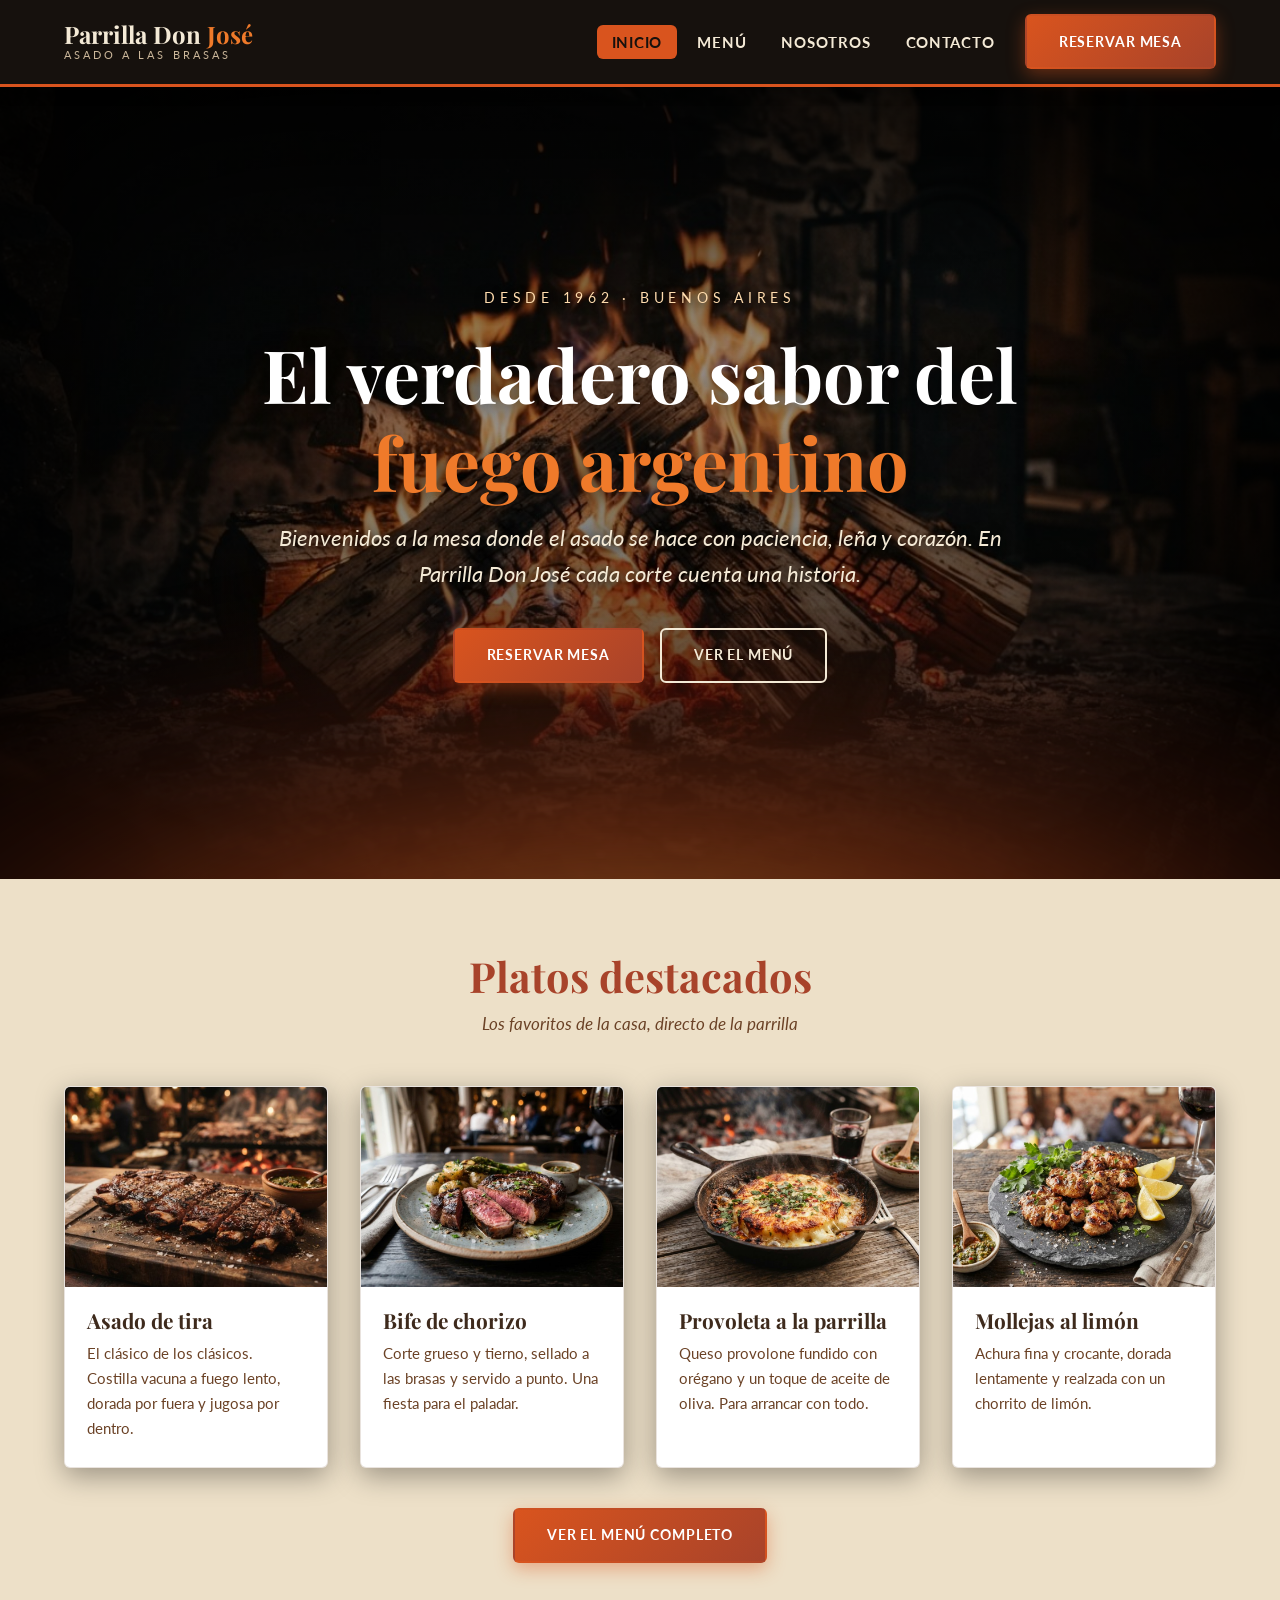
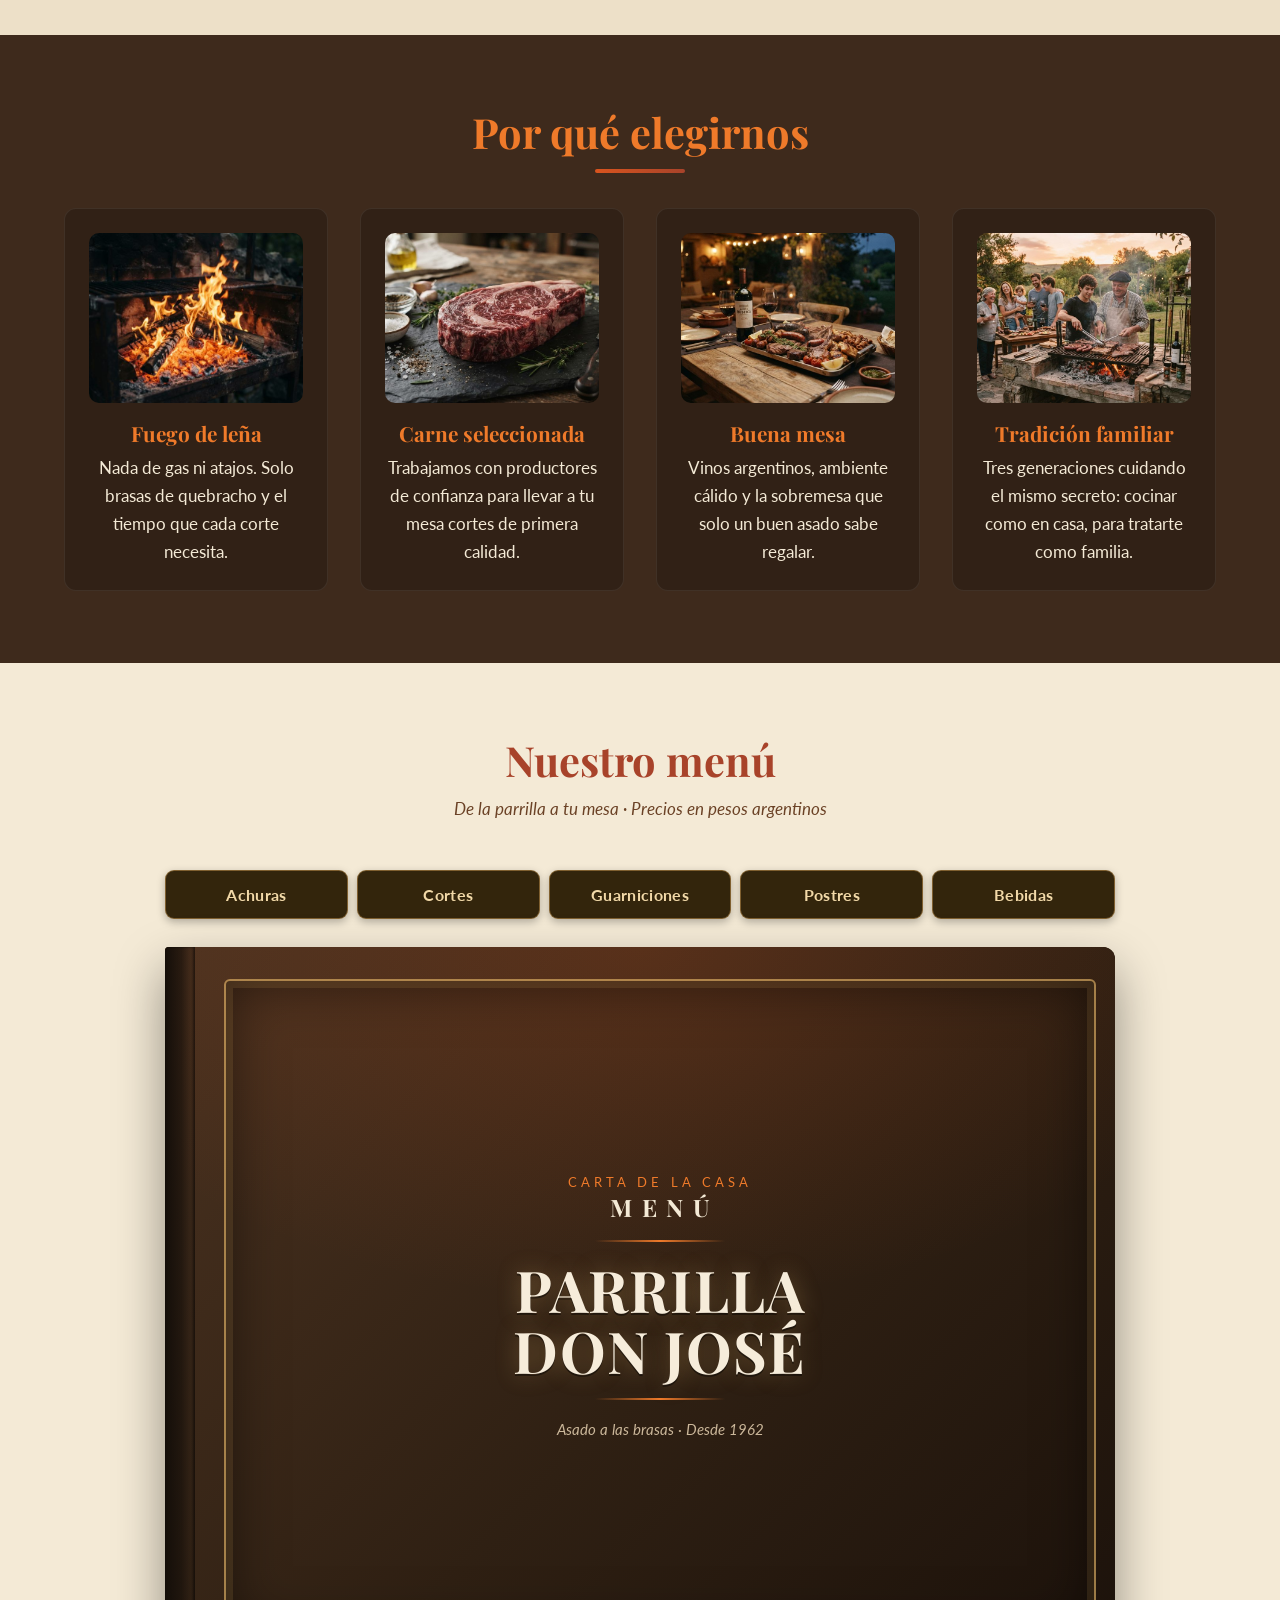
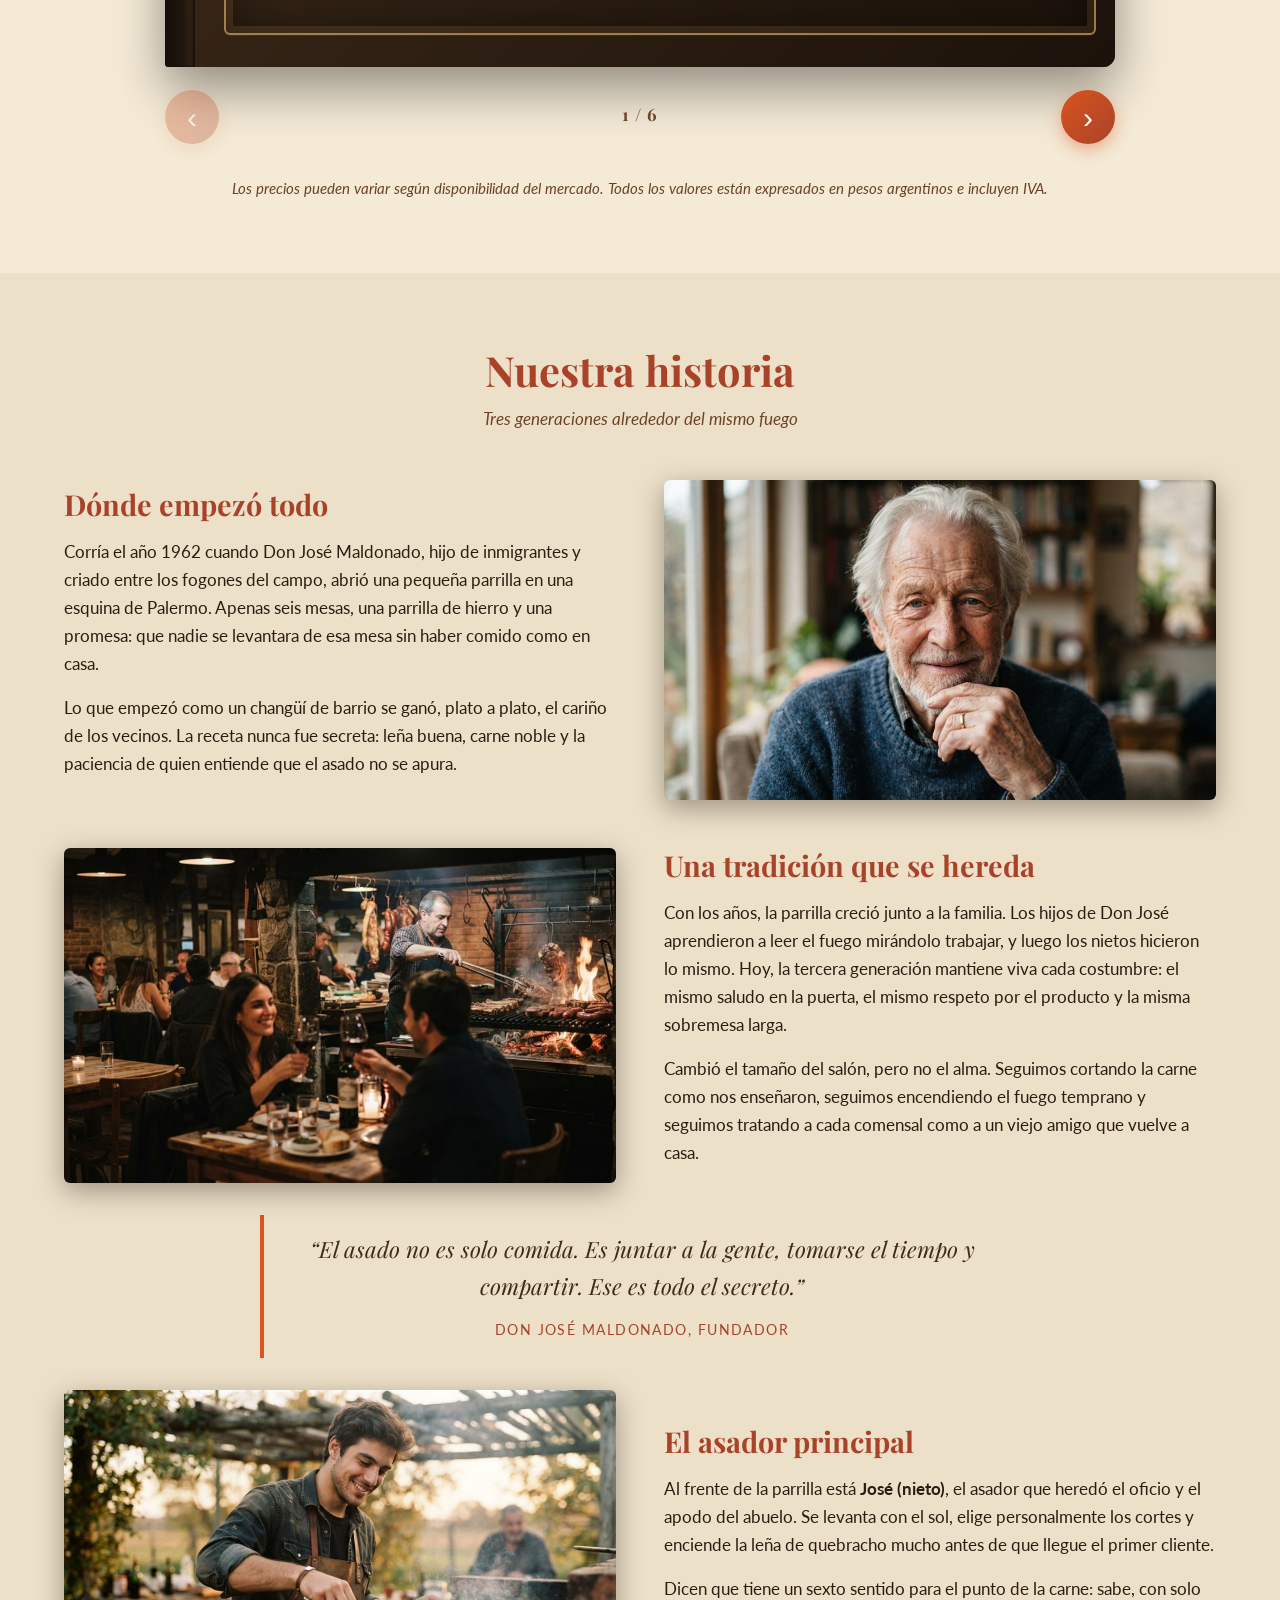
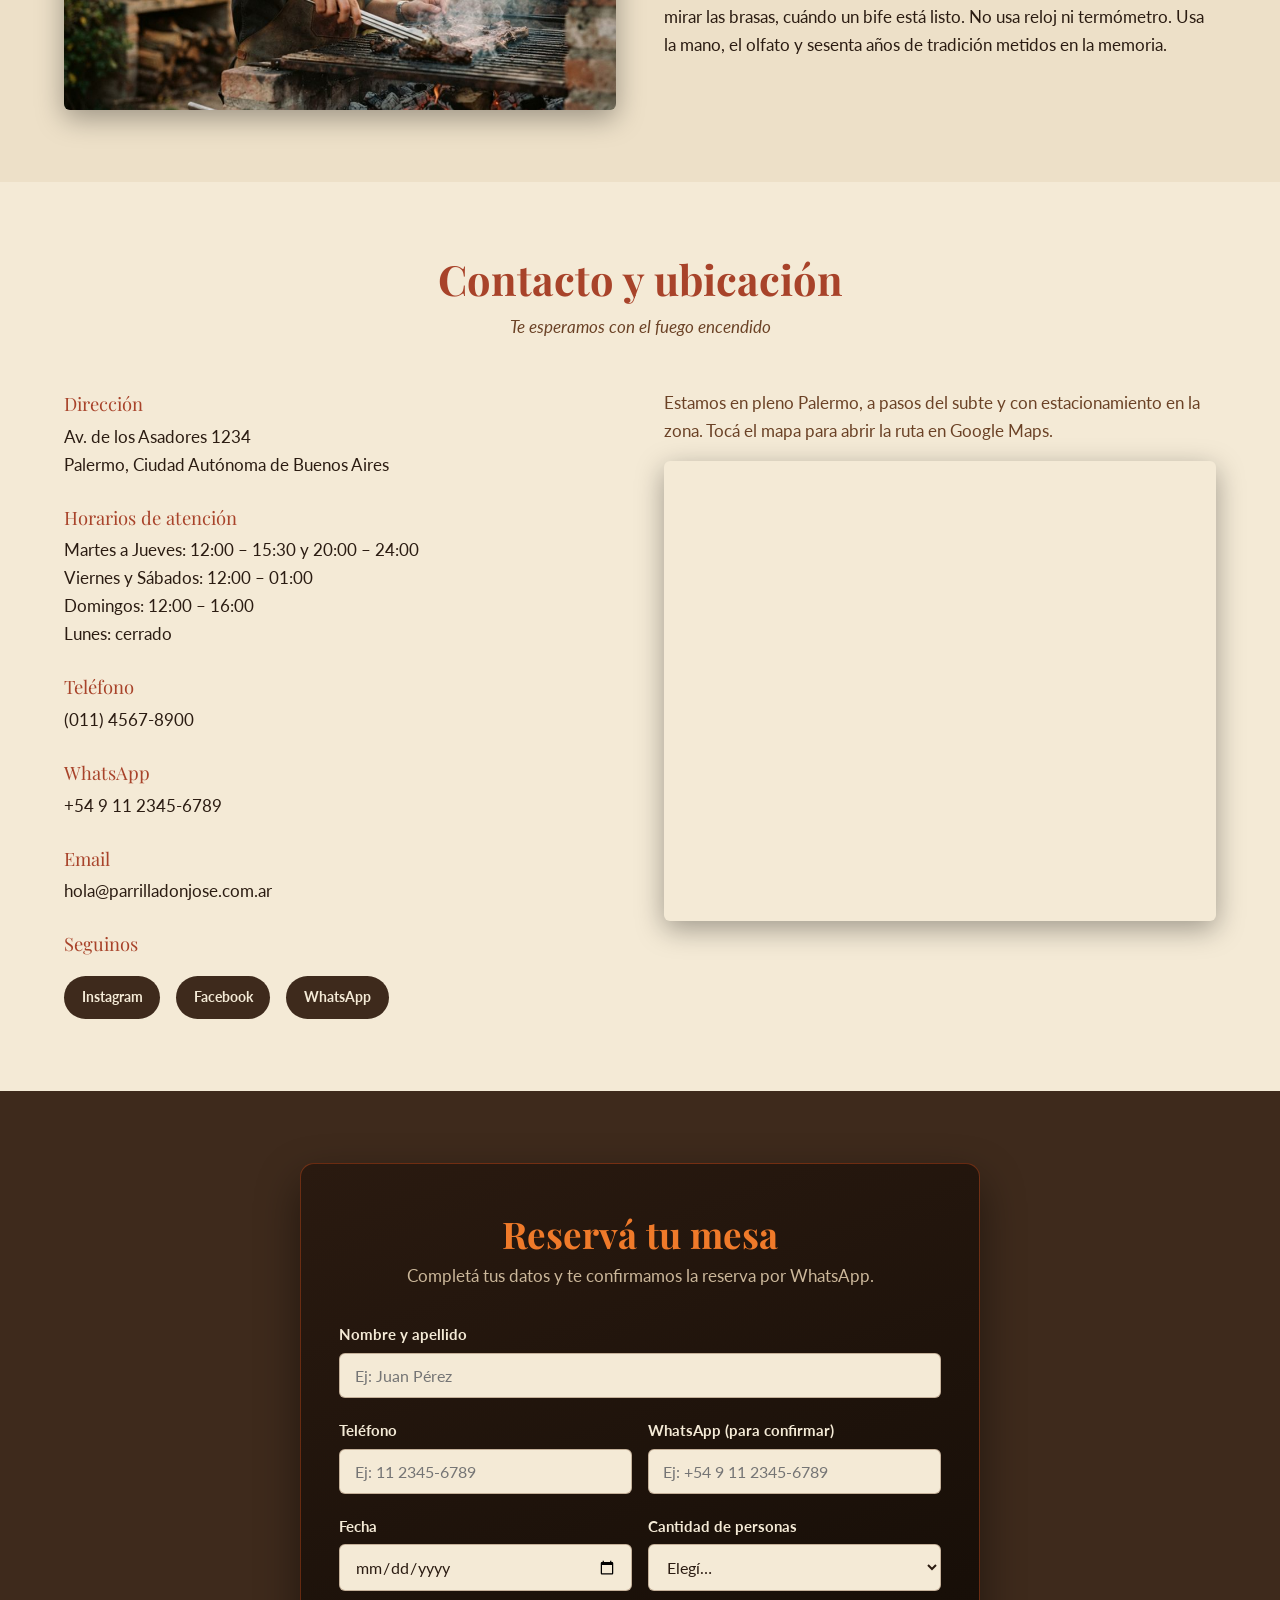
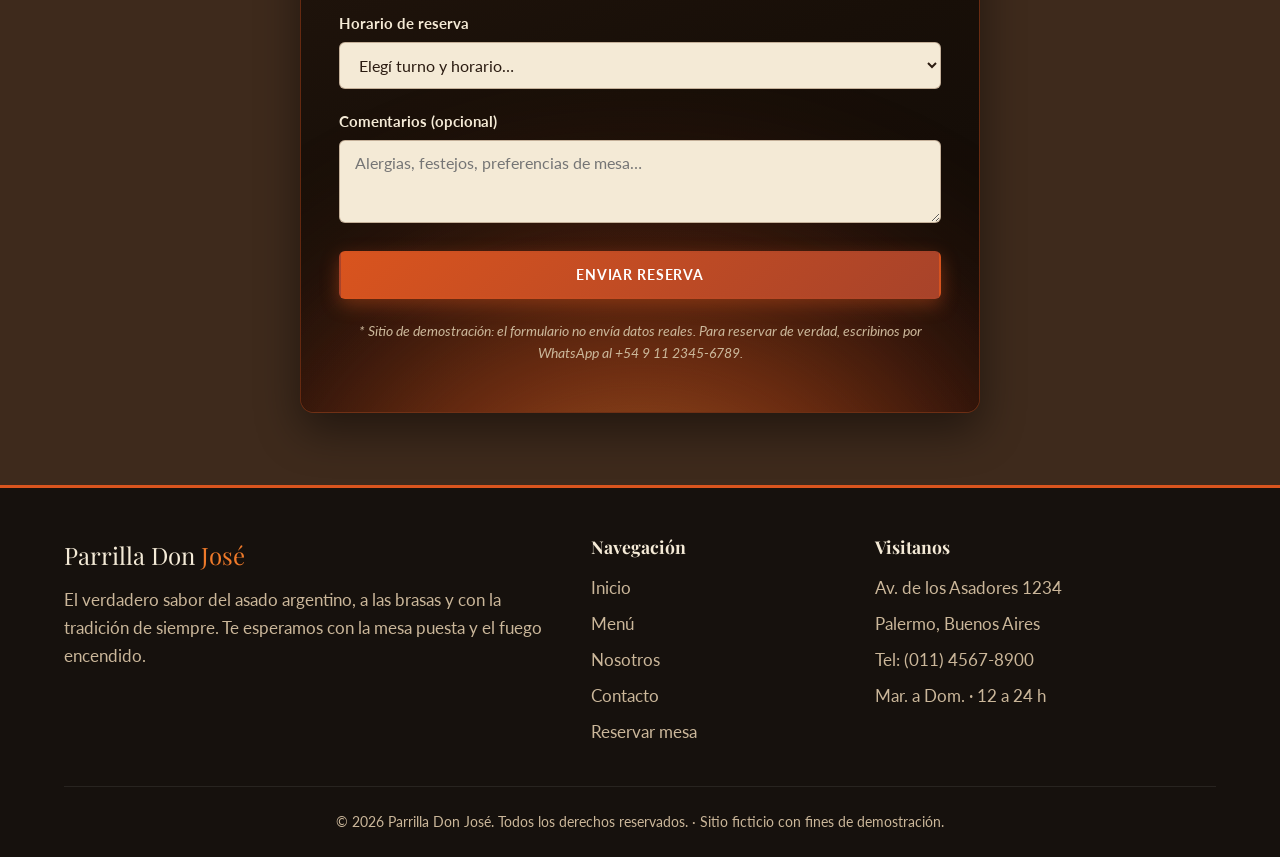
==== commit ac681956: "Menú: botones de categorías a lo ancho, color de la carta + cache-busting - Chips más grandes que oc" ====
--- a/index.html
+++ b/index.html
@@ -8,7 +8,7 @@
   <link rel="preconnect" href="https://fonts.googleapis.com" />
   <link rel="preconnect" href="https://fonts.gstatic.com" crossorigin />
   <link href="https://fonts.googleapis.com/css2?family=Lato:ital,wght@0,400;0,700;1,400&family=Playfair+Display:ital,wght@0,700;0,900;1,700&display=swap" rel="stylesheet" />
-  <link rel="stylesheet" href="css/styles.css" />
+  <link rel="stylesheet" href="css/styles.css?v=3" />
 </head>
 <body>
 
@@ -593,7 +593,7 @@
     </div>
   </footer>
 
-  <script src="js/nav.js"></script>
+  <script src="js/nav.js?v=3"></script>
   <script>
     /* Validación mínima y mensaje de confirmación (demo, sin envío real) */
     (function () {
--- a/css/styles.css
+++ b/css/styles.css
@@ -682,44 +682,50 @@
    Menú tipo libro (flipbook)
    ========================================================================== */
 
-/* Índice rápido de categorías (arriba del libro) */
+/* Índice rápido de categorías: botones a lo largo de la carta */
 .carta-tabs {
   display: flex;
   flex-wrap: wrap;
   justify-content: center;
-  gap: 0.6rem;
+  gap: 0.55rem;
   max-width: 950px;
   margin: 0 auto 1.8rem;
 }
 
 .carta-tab {
+  flex: 1 1 140px; /* crecen para ocupar el ancho; envuelven en celular */
   font-family: var(--font-texto);
   font-weight: 700;
-  font-size: 0.9rem;
-  letter-spacing: 0.03em;
-  color: var(--madera);
-  background: var(--crema-suave);
-  border: 1px solid rgba(107, 66, 38, 0.3);
-  border-radius: 50px;
-  padding: 0.5rem 1.15rem;
+  font-size: 1.02rem;
+  letter-spacing: 0.02em;
+  color: #f2d9a8; /* dorado claro, legible sobre el marrón de la carta */
+  background: #33250c; /* mismo color que las hojas de la carta */
+  border: 1px solid rgba(242, 184, 102, 0.4);
+  border-radius: 9px;
+  padding: 0.85rem 0.7rem;
   cursor: pointer;
+  text-align: center;
+  box-shadow: 0 3px 9px rgba(0, 0, 0, 0.28);
   transition: all var(--transicion);
 }
 
 .carta-tab:hover {
-  border-color: var(--brasa);
-  color: var(--brasa);
+  border-color: var(--brasa-viva);
+  color: #fff;
+  transform: translateY(-2px);
+  box-shadow: 0 6px 14px rgba(0, 0, 0, 0.35);
 }
 
 .carta-tab--activa {
   background: linear-gradient(135deg, var(--brasa), var(--terracota));
   color: #fff;
   border-color: transparent;
-  box-shadow: 0 4px 12px rgba(217, 84, 30, 0.35);
+  box-shadow: 0 5px 14px rgba(217, 84, 30, 0.4);
 }
 
 .carta-tab--activa:hover {
   color: #fff;
+  transform: translateY(-2px);
 }
 
 .libro {
